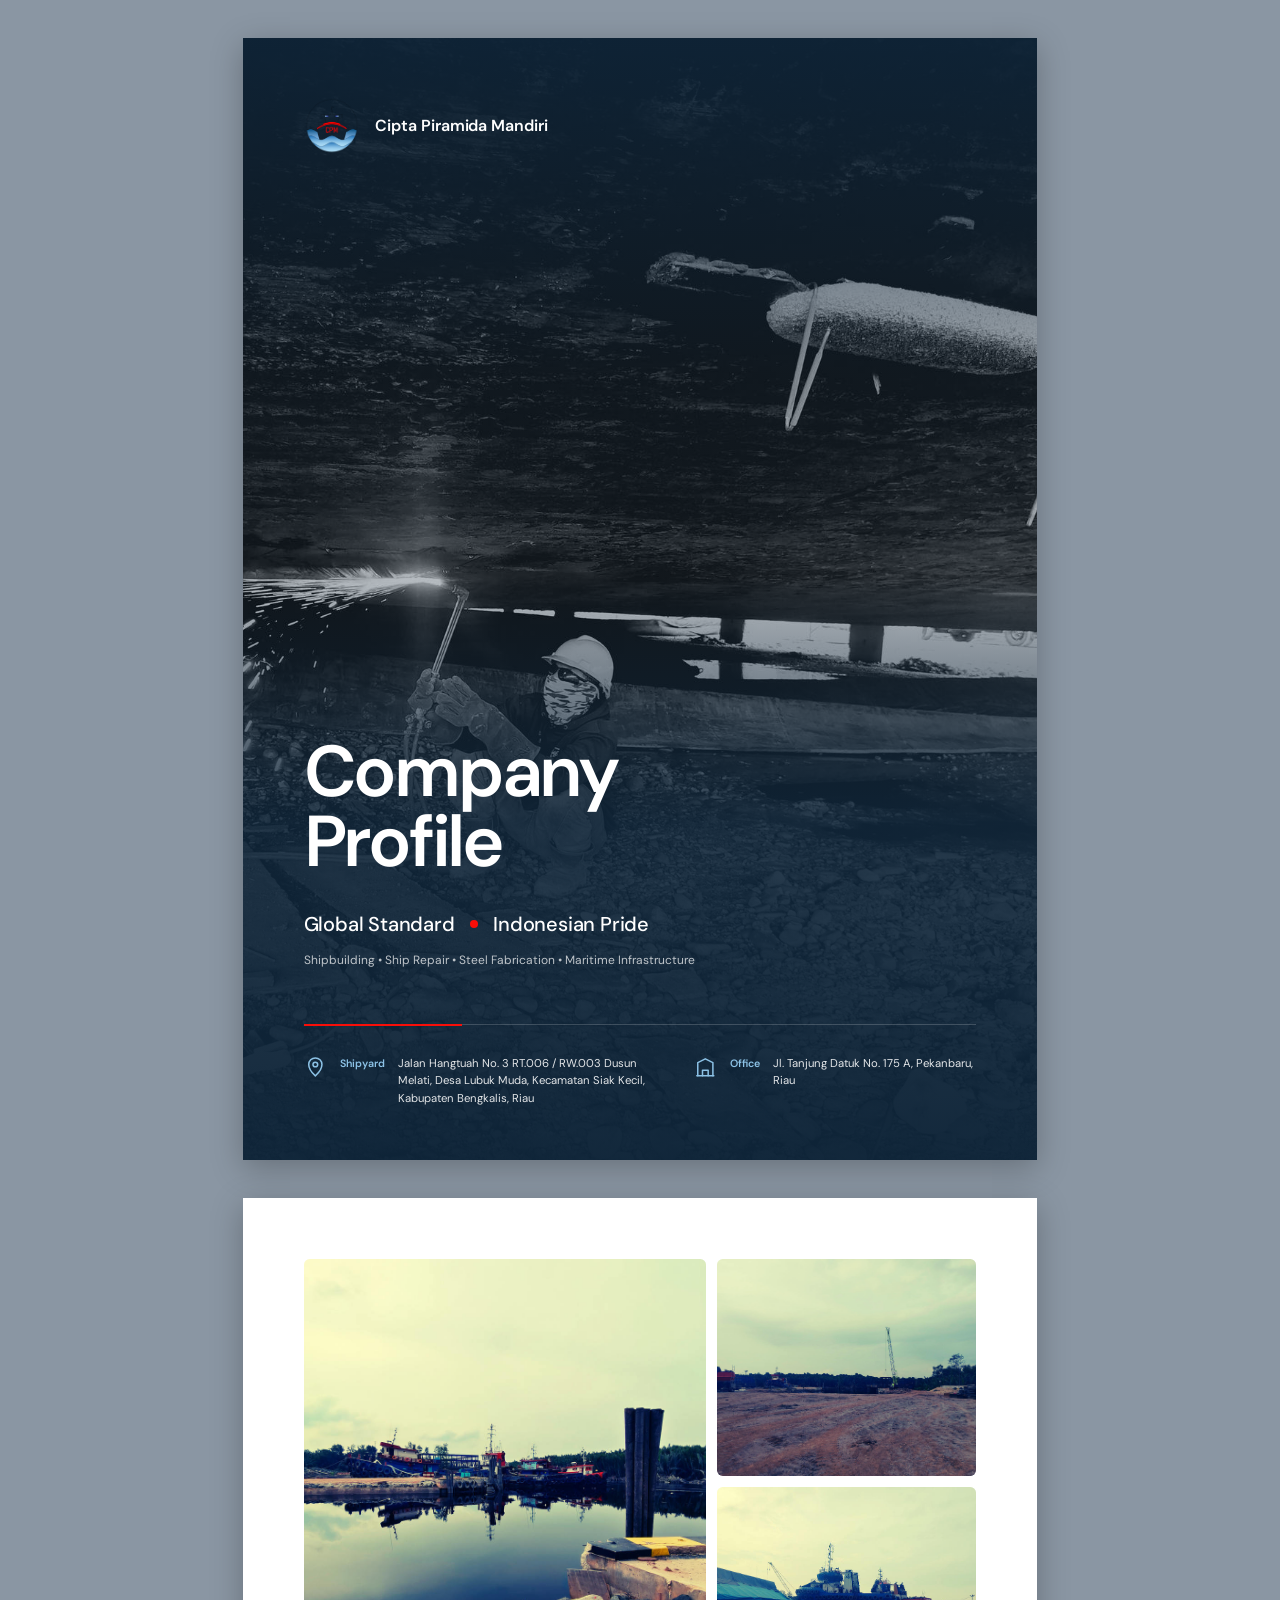
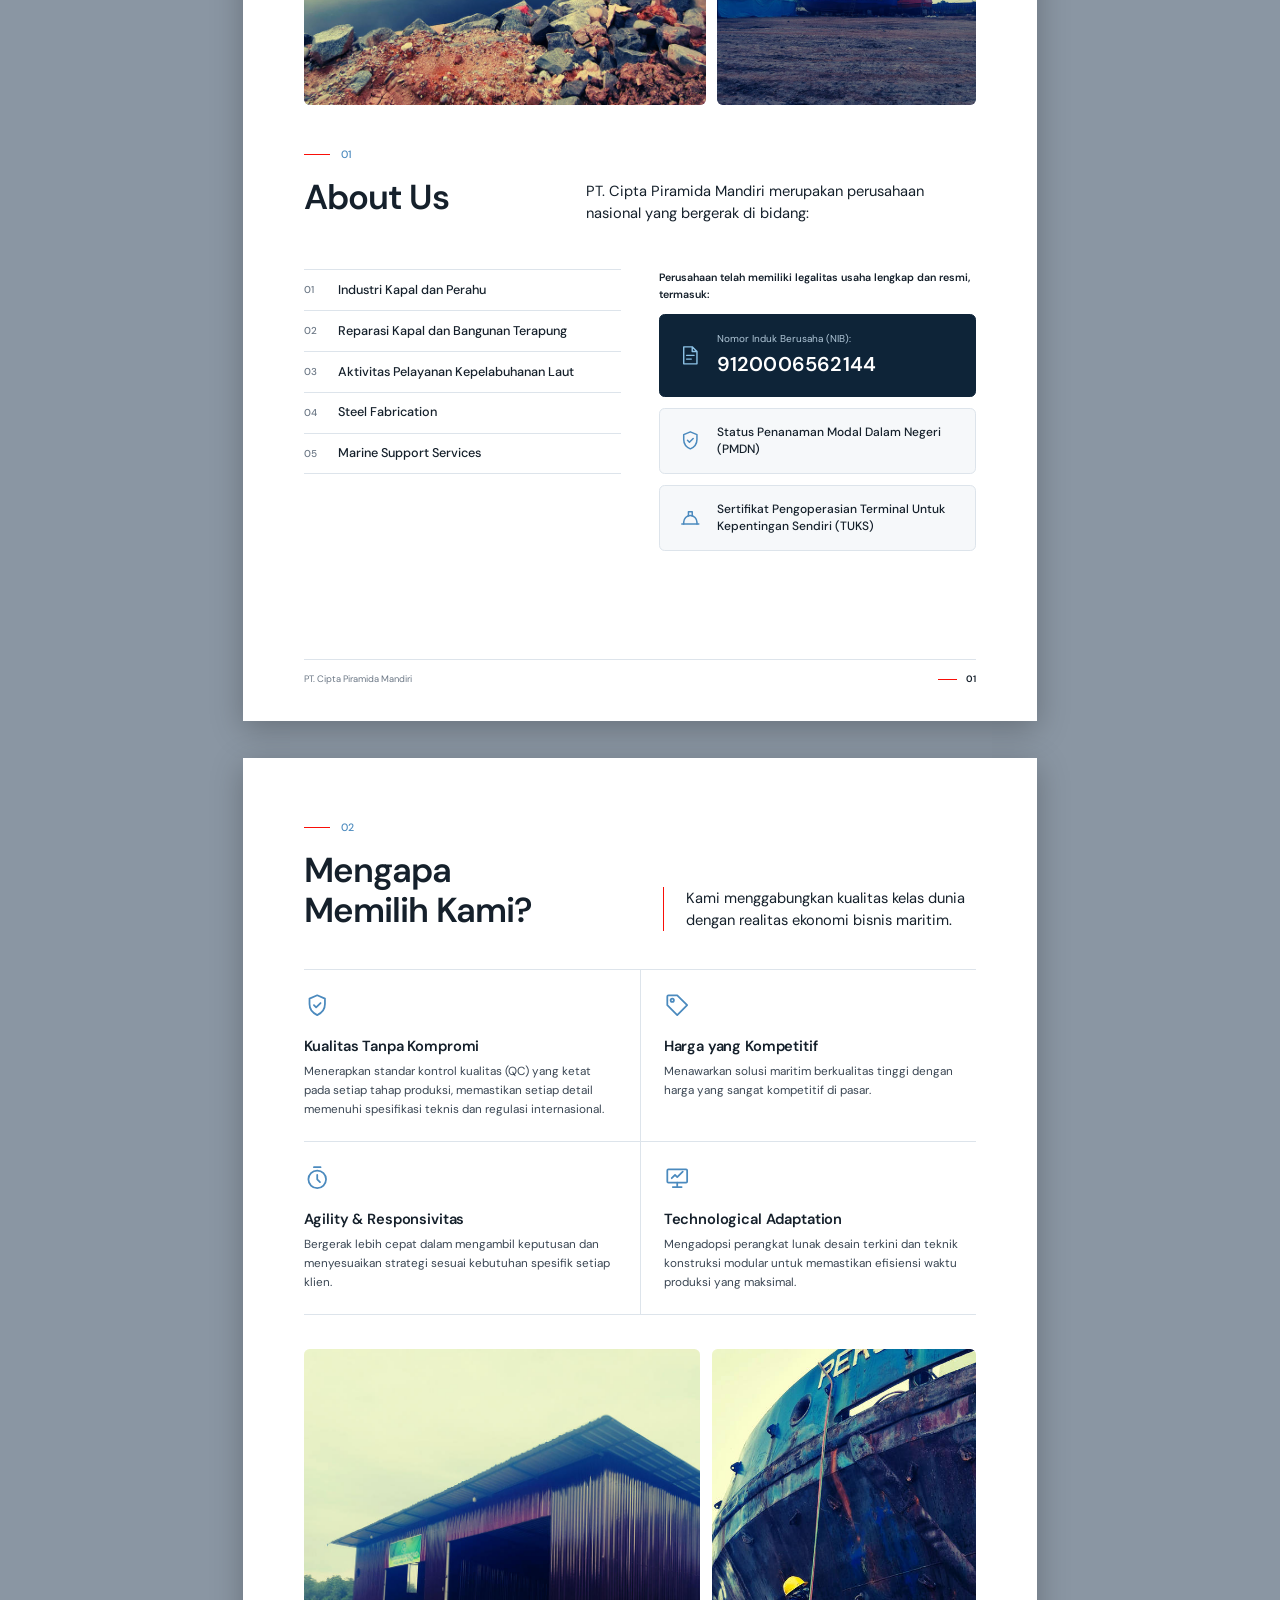
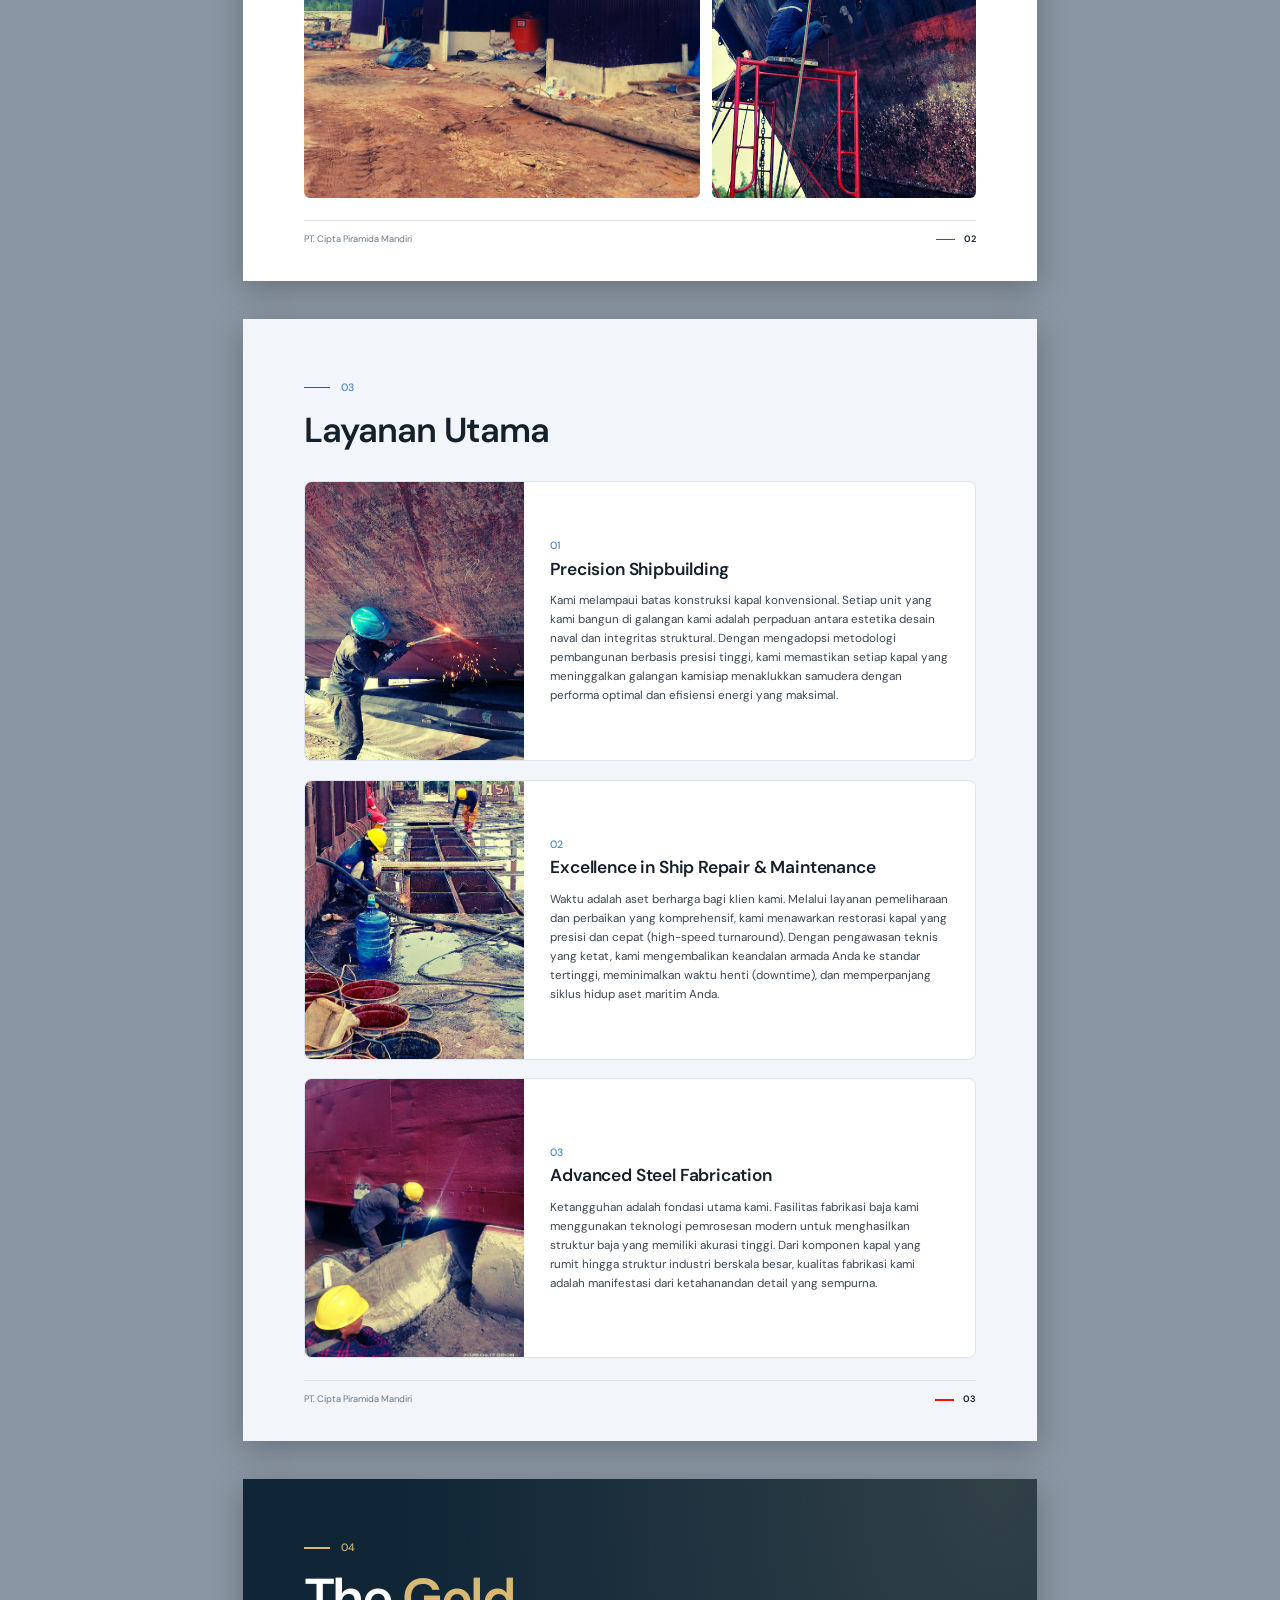
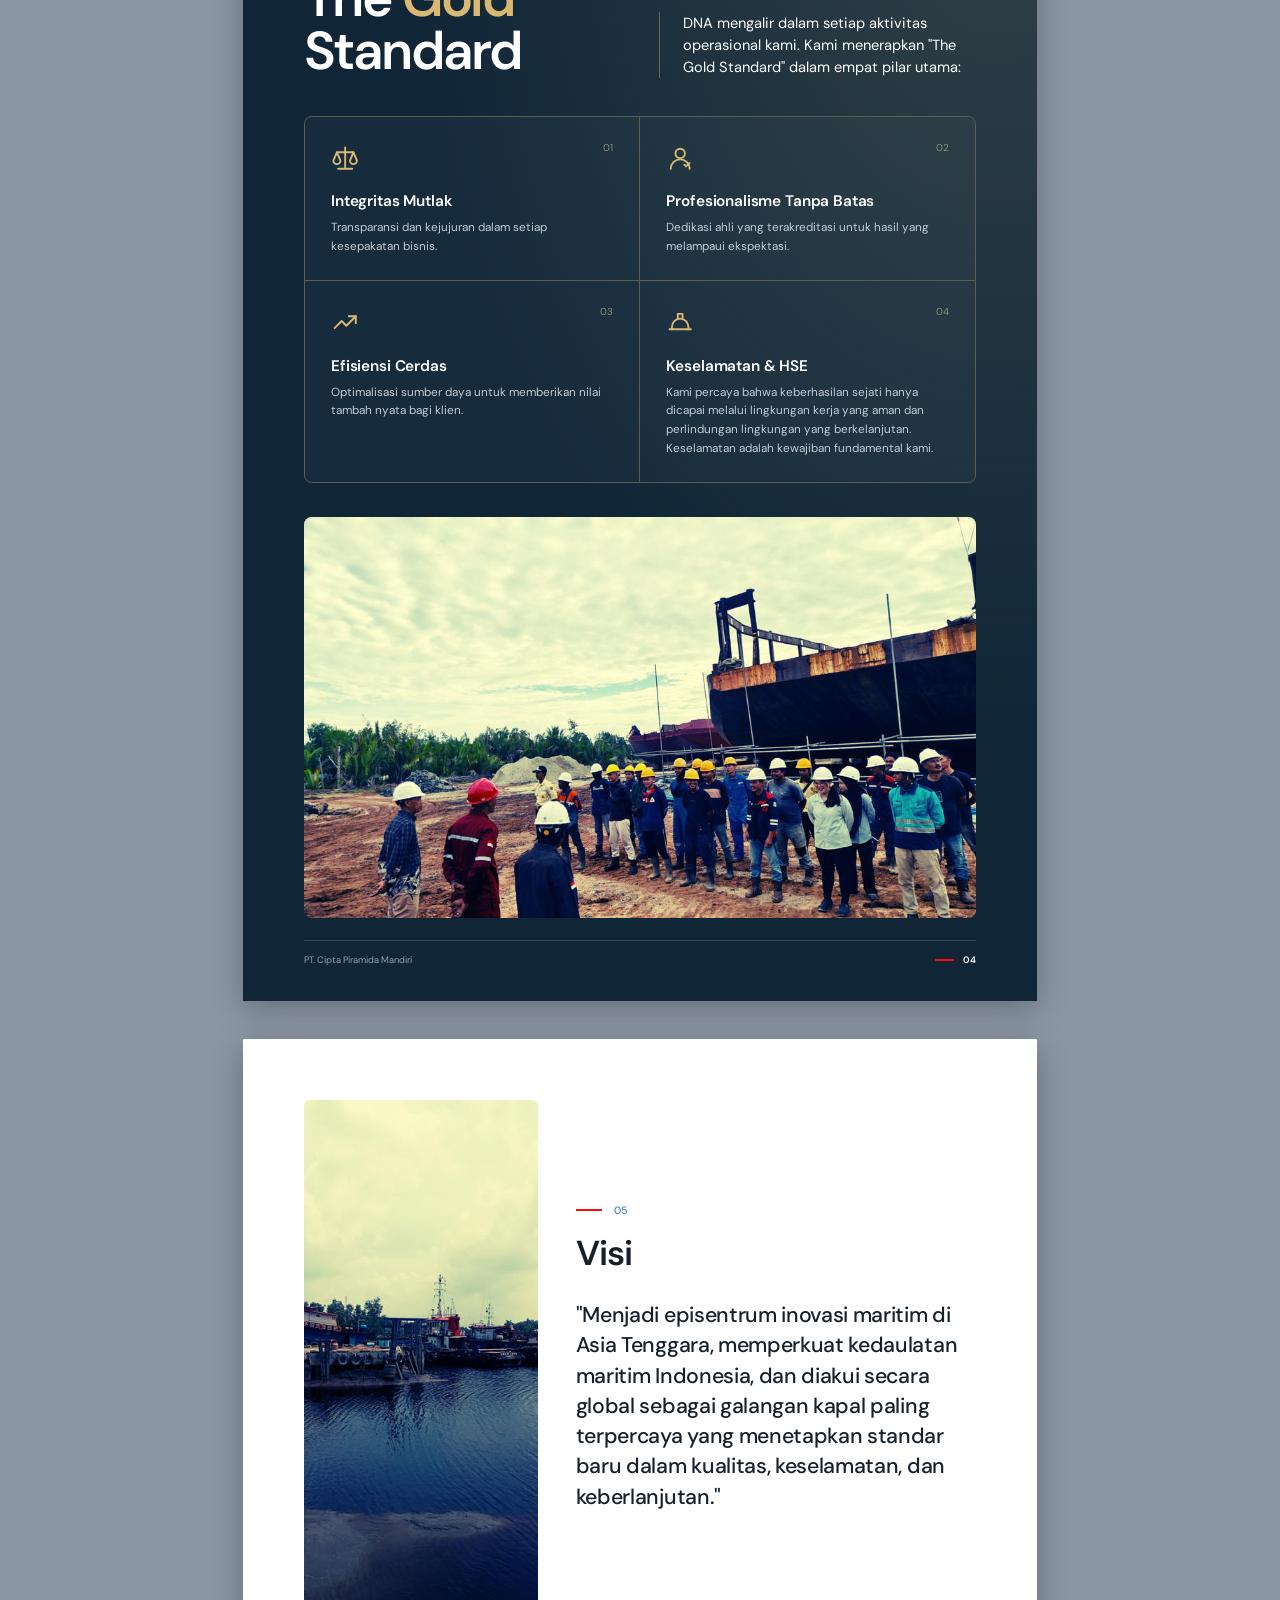
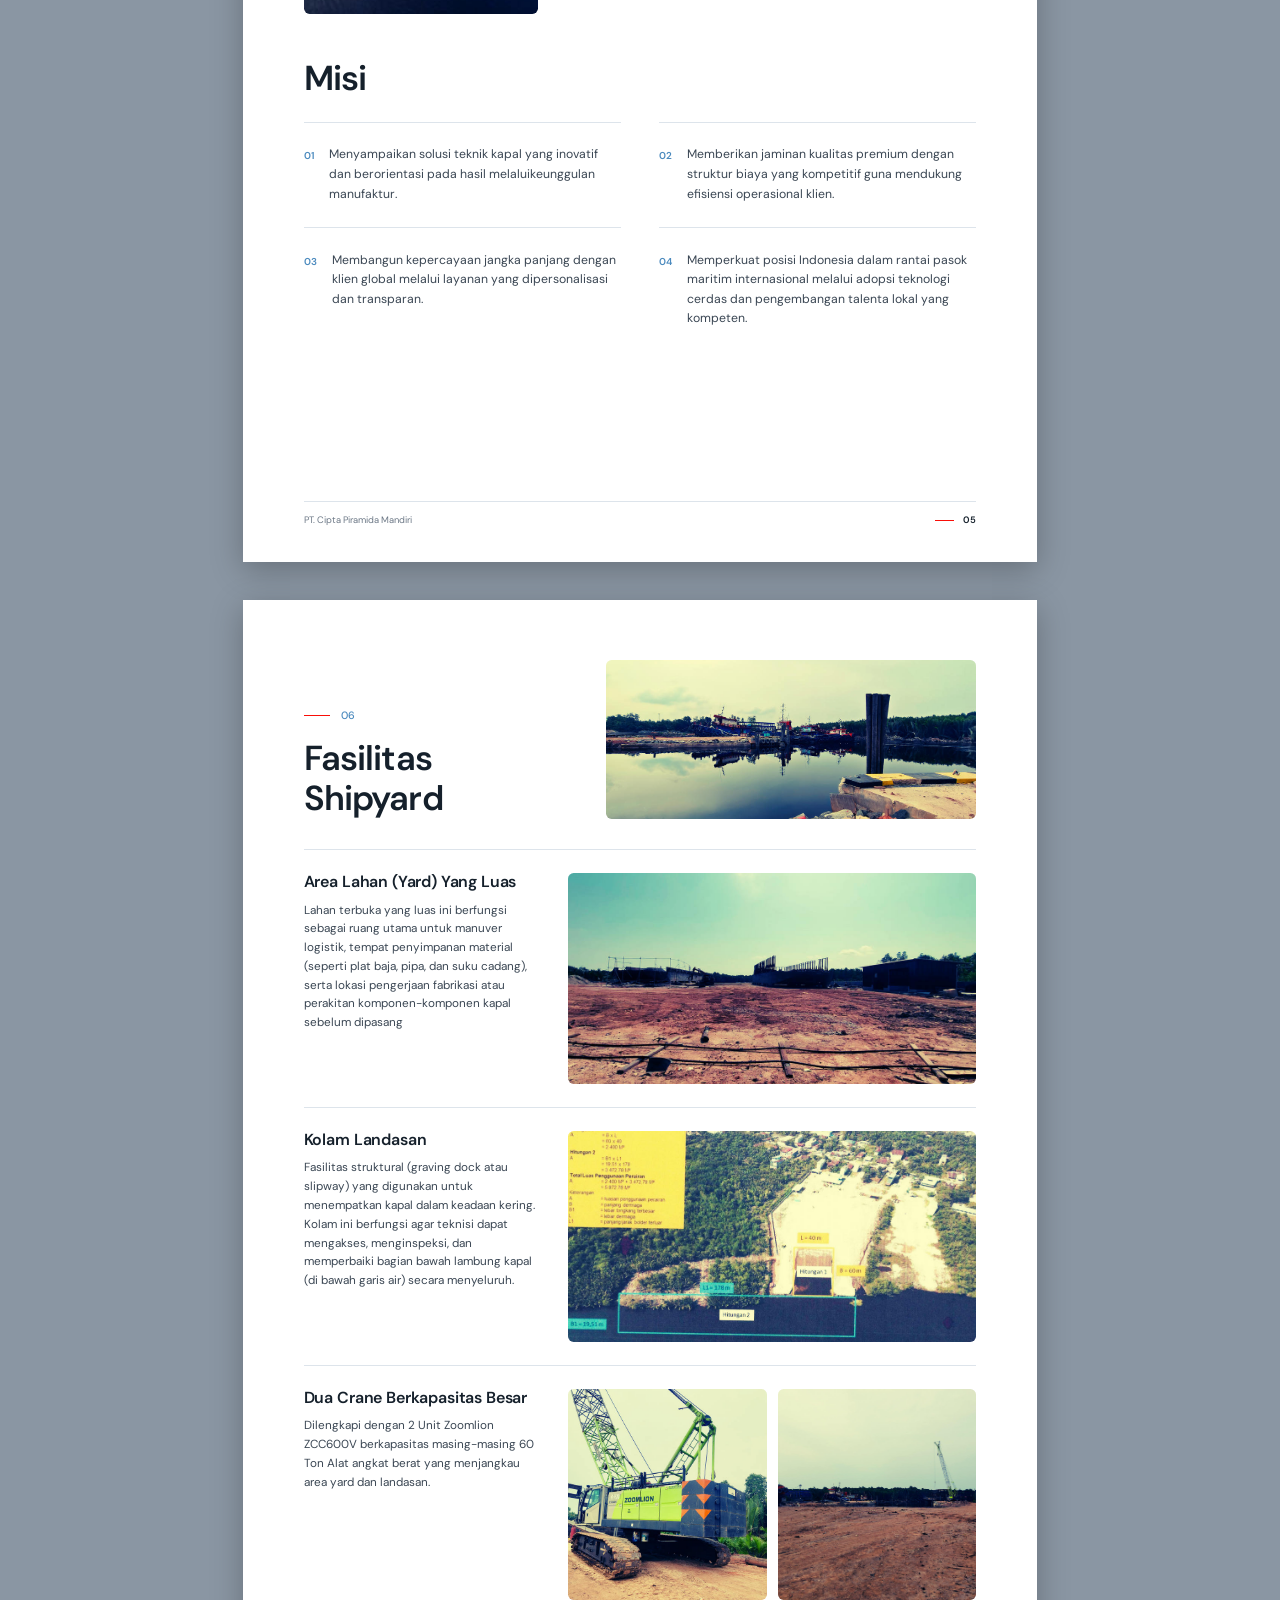
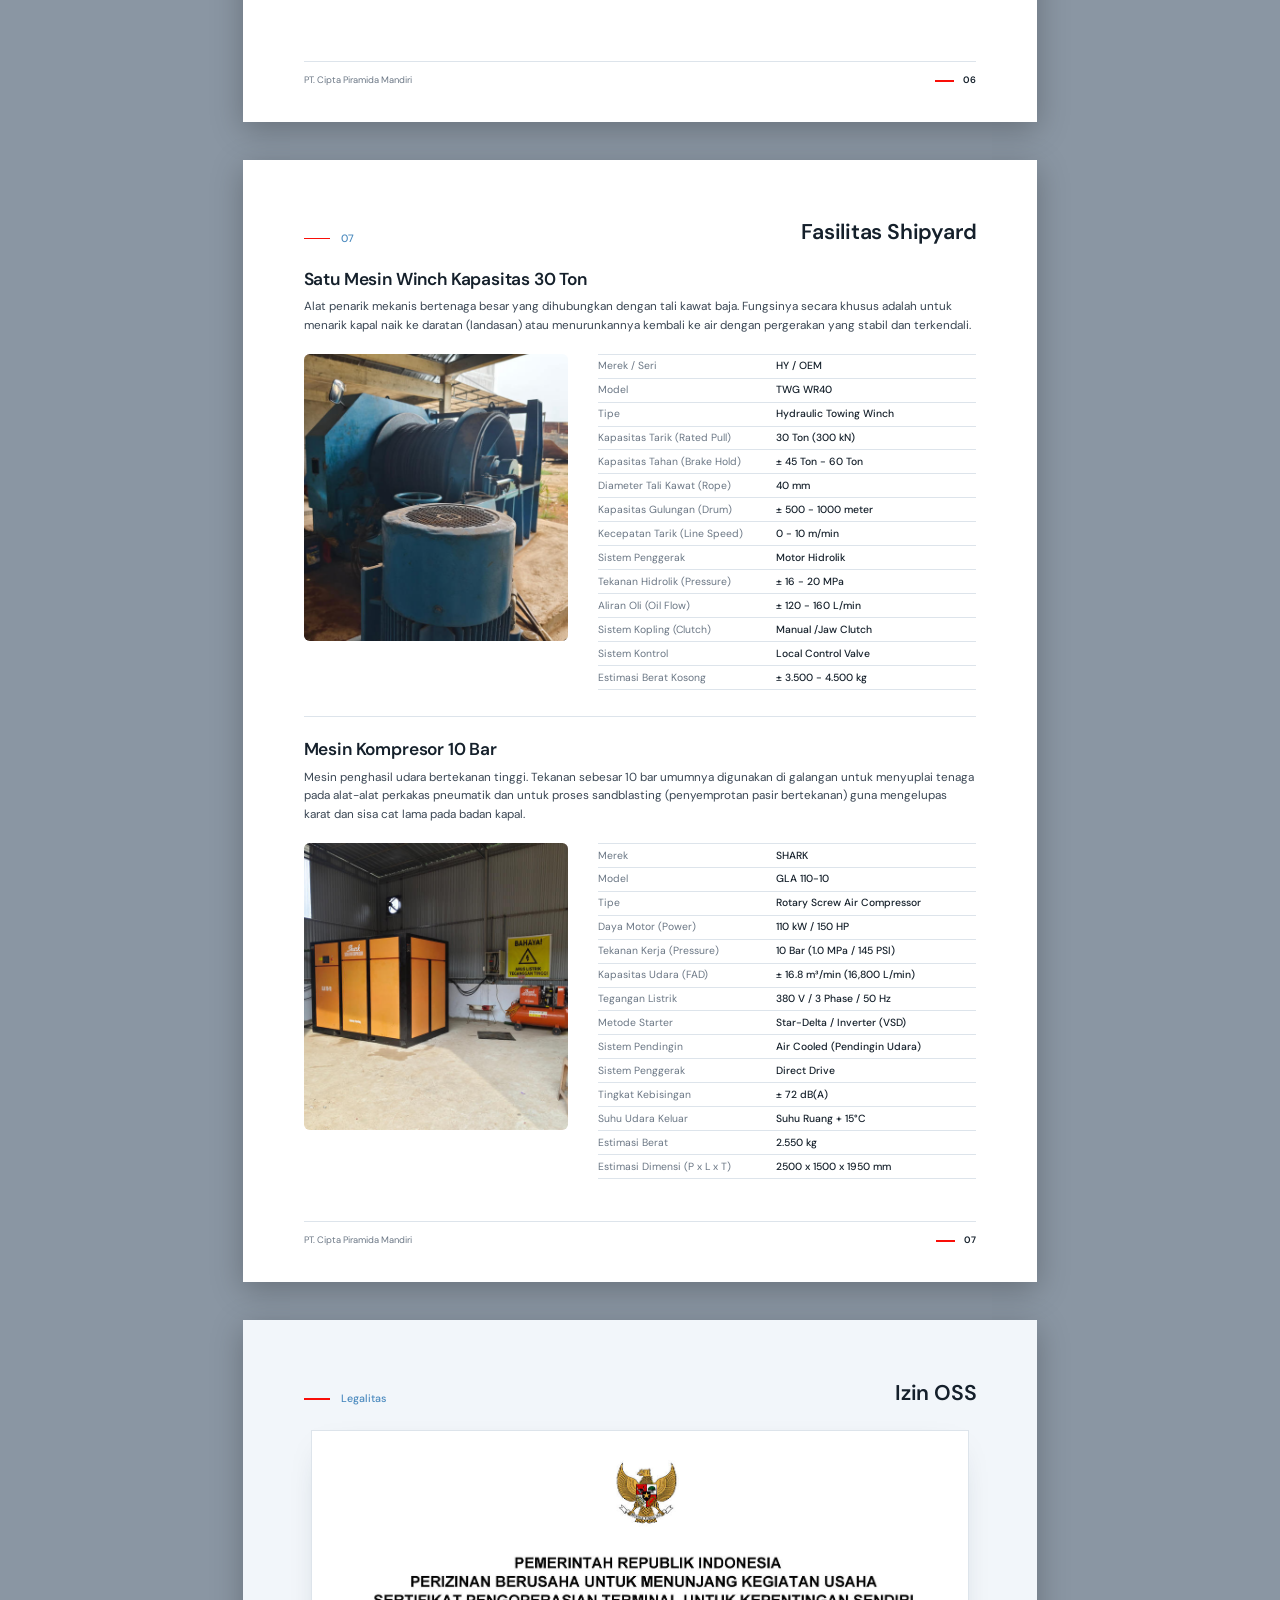
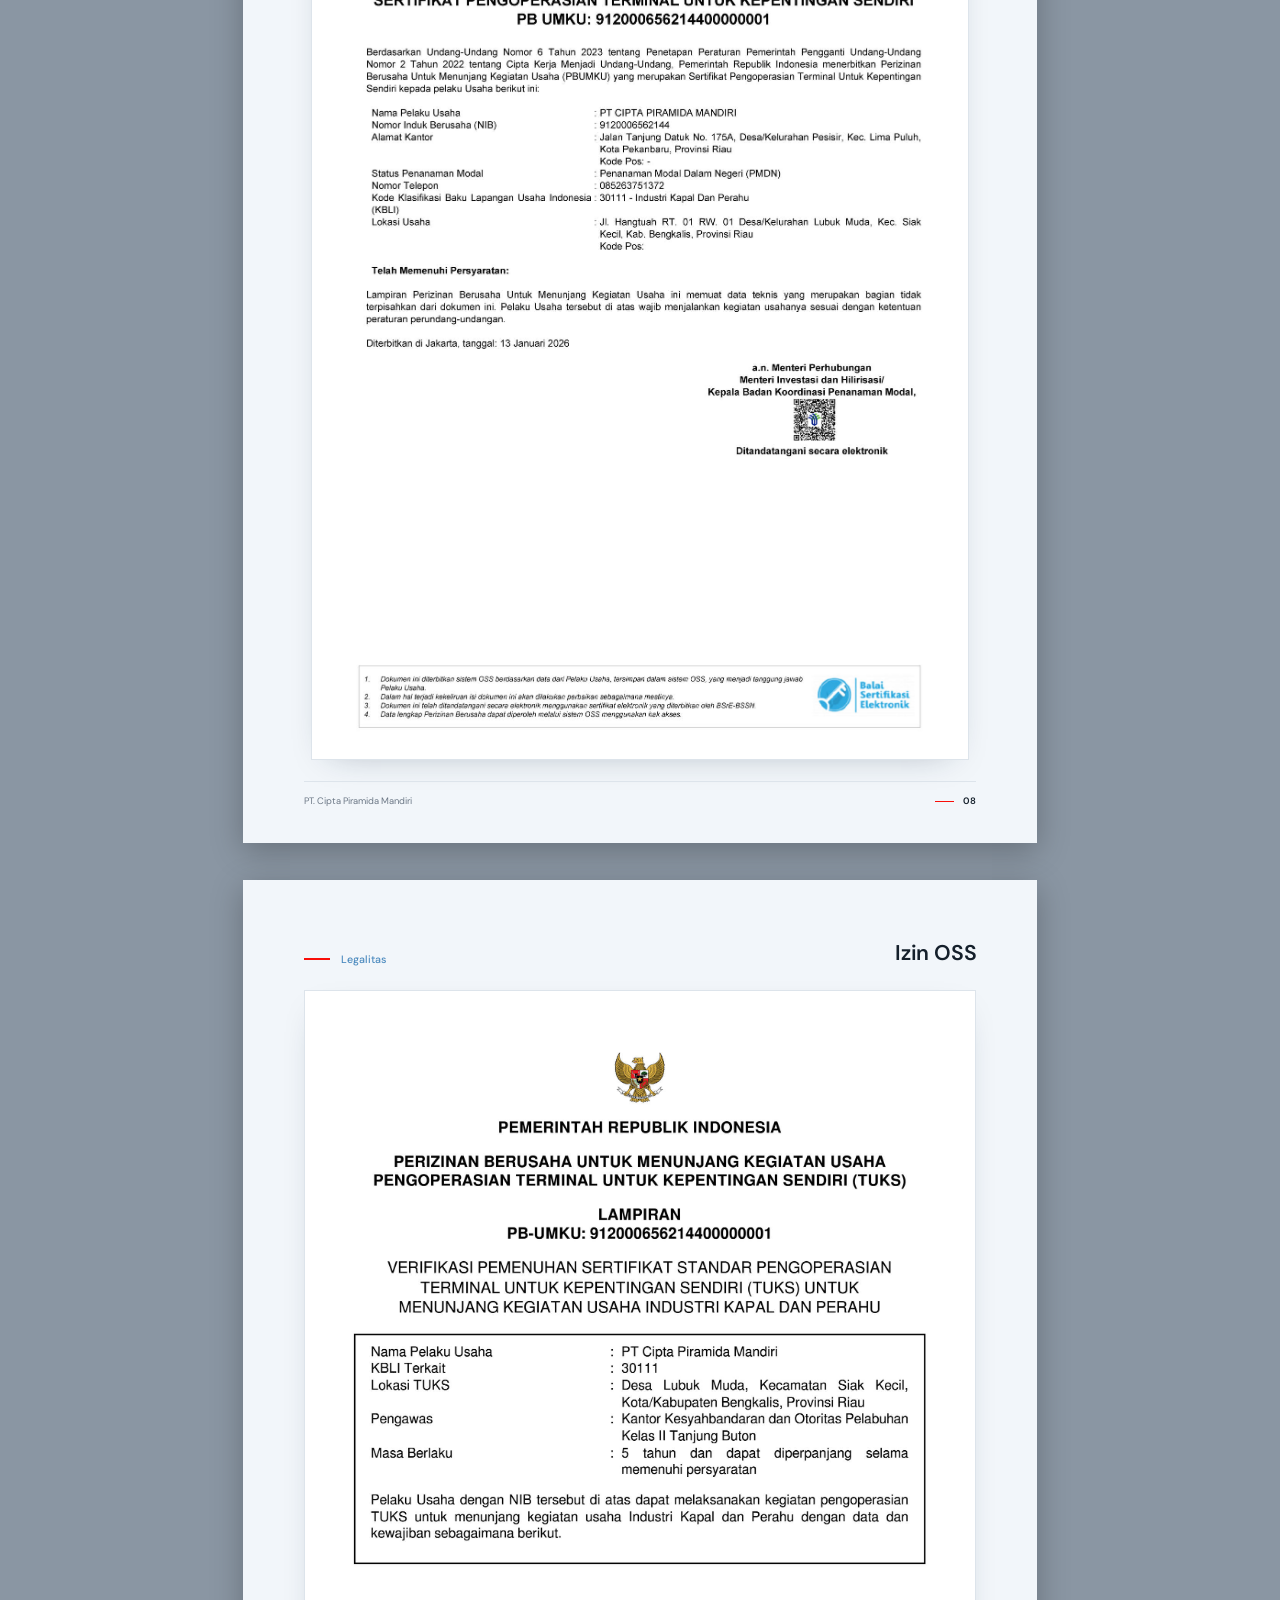
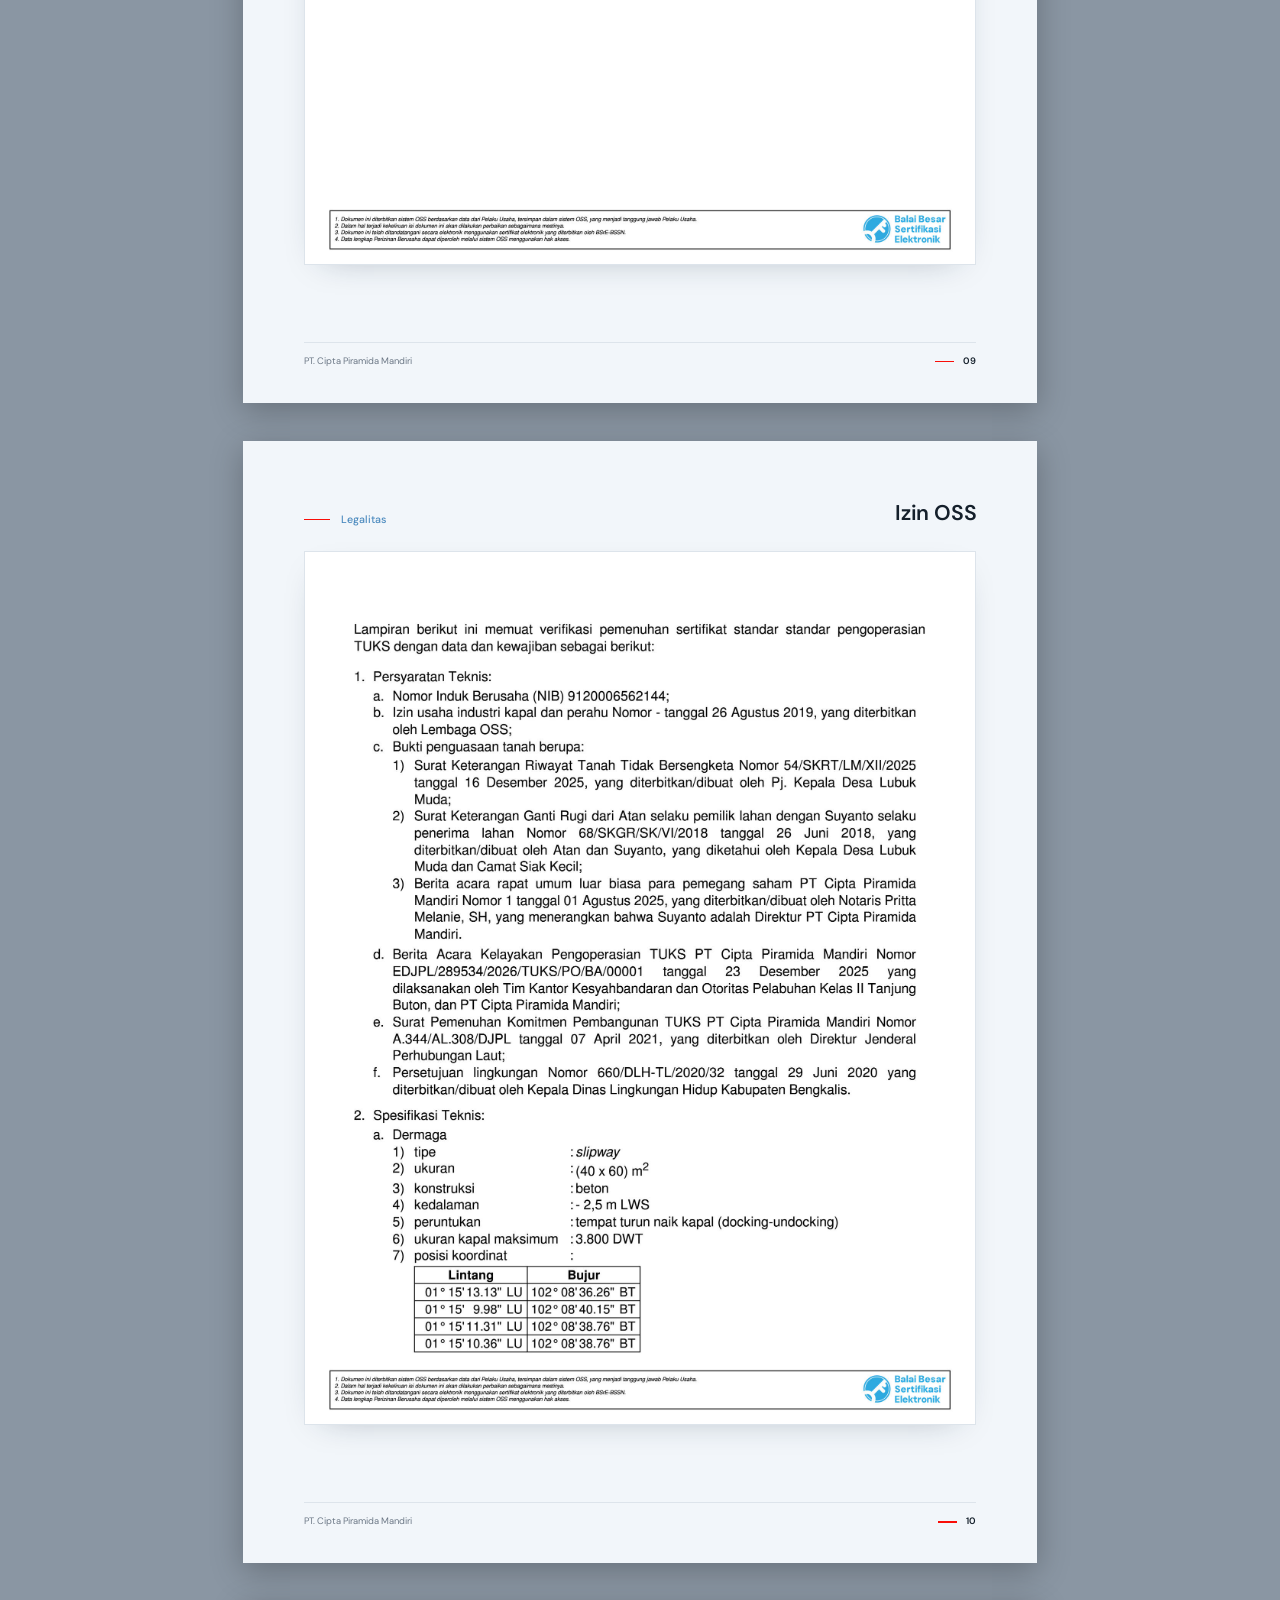
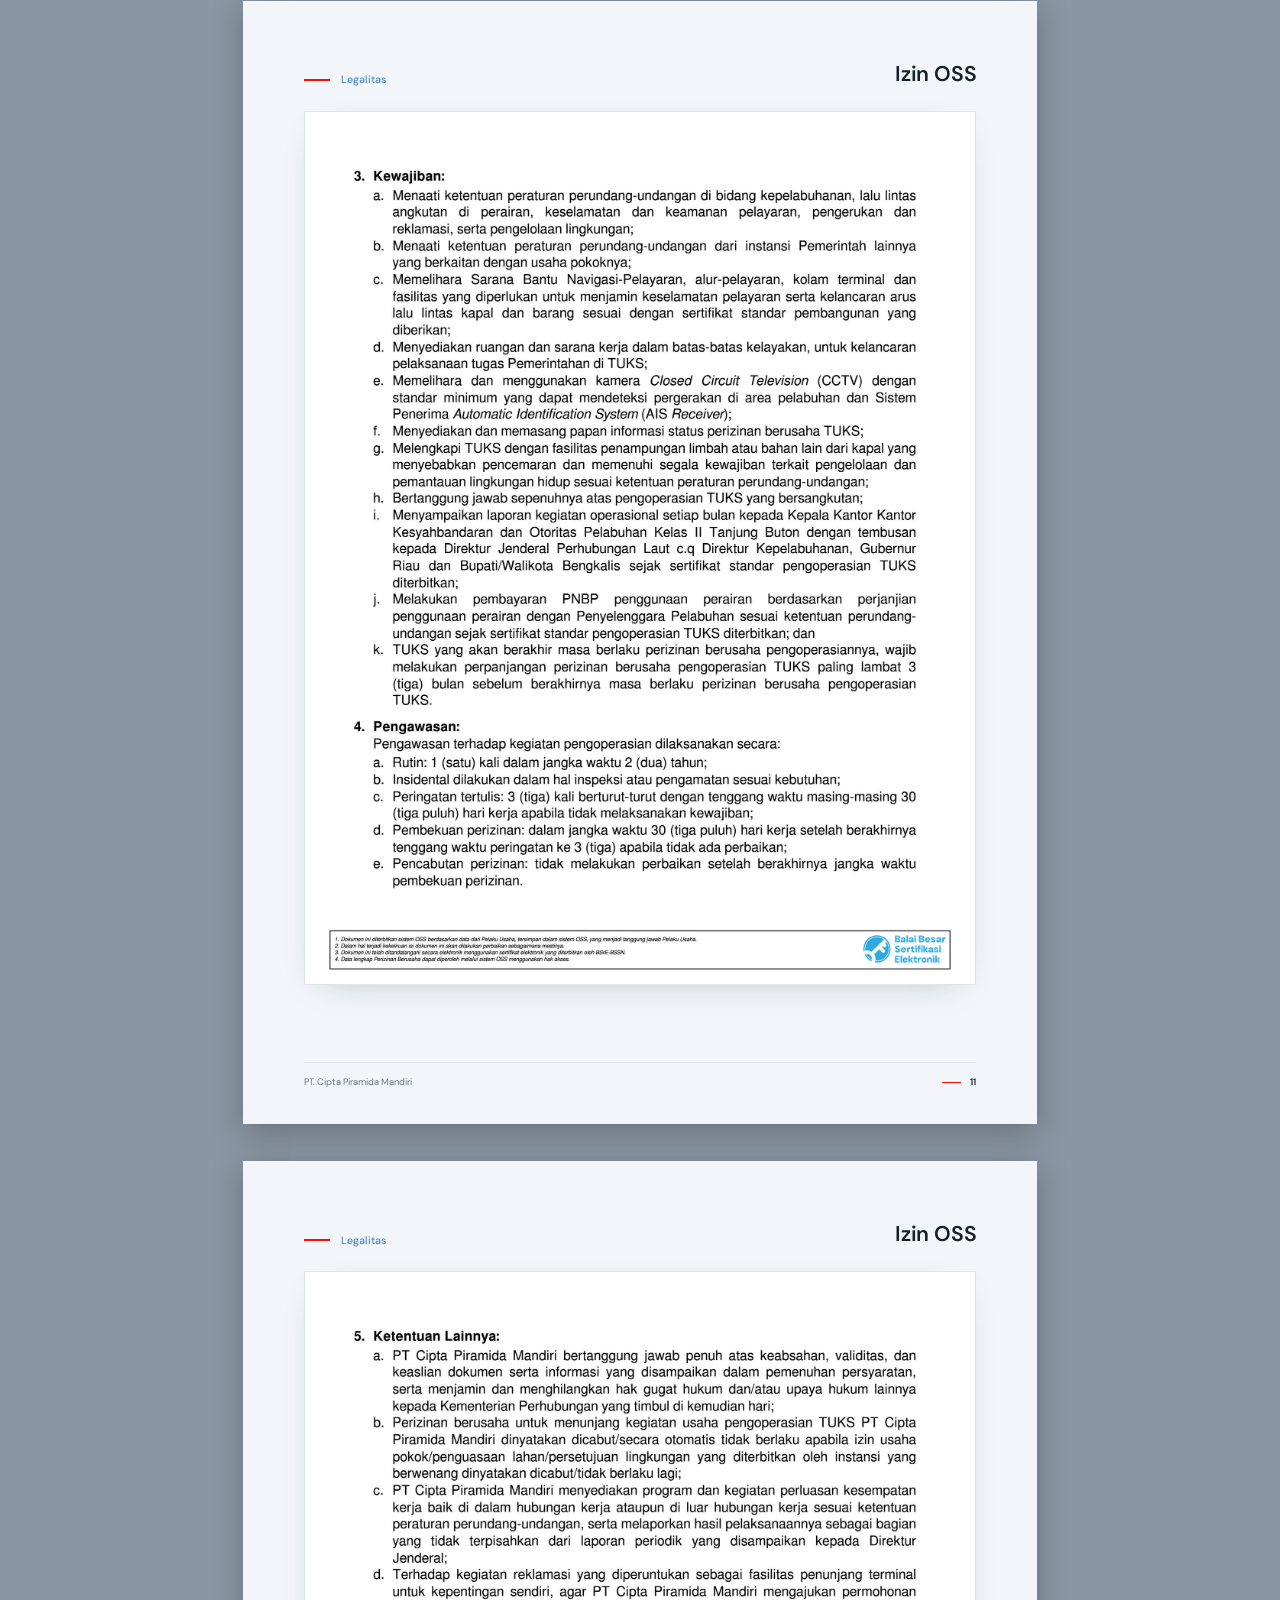
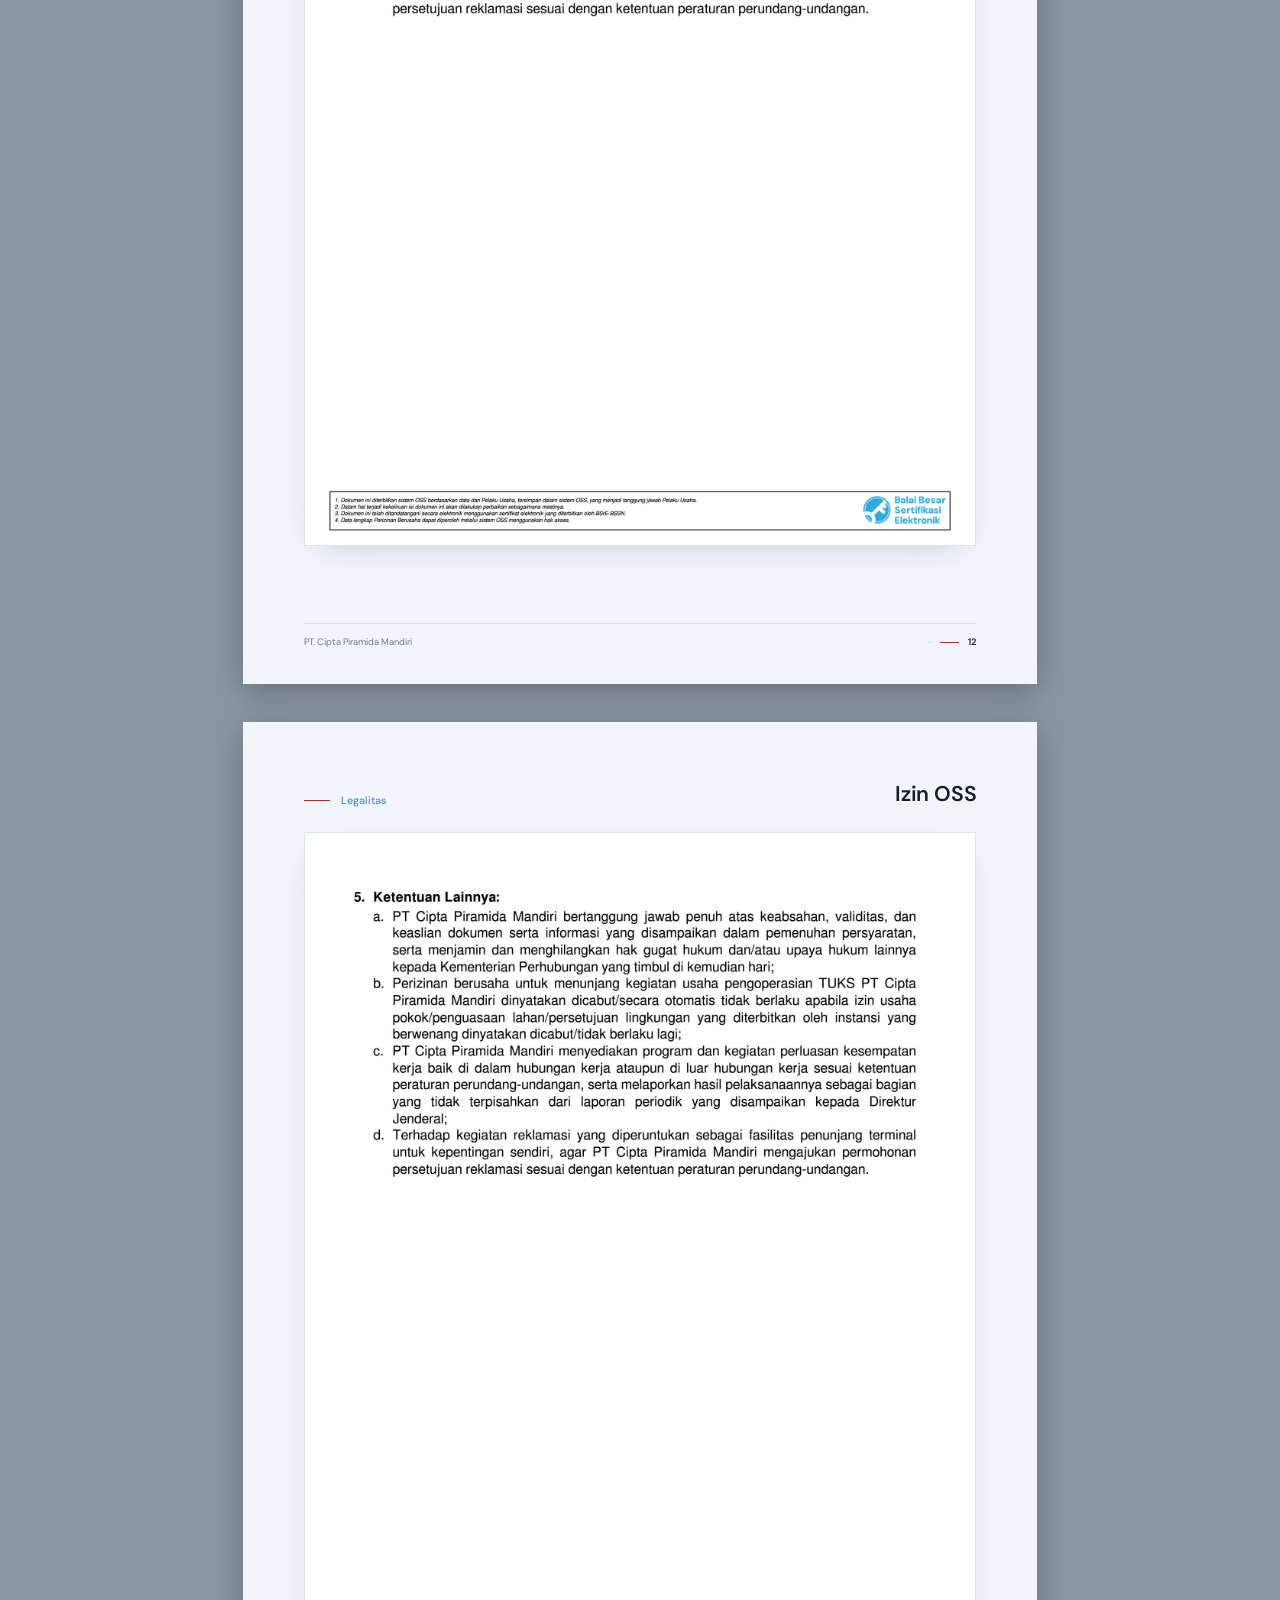
==== compro/company-profile.html @ 8818047d "Add draft redesign of the company profile (not linked from site) Same text, photos and legal scans a" ====
<!doctype html>
<html lang="id">
<head>
<meta charset="utf-8">
<title>Company Profile</title>
<style>
@font-face { font-family: "DM Sans"; src: url(fonts/DMSans-Regular.ttf); font-weight: 400; }
@font-face { font-family: "DM Sans"; src: url(fonts/DMSans-Medium.ttf); font-weight: 500; }
@font-face { font-family: "DM Sans"; src: url(fonts/DMSans-SemiBold.ttf); font-weight: 600; }

:root {
  --blue: #4B8ABE;
  --blue-light: #8CC2E6;
  --blue-tint: #F2F6FA;
  --red: #F90E08;
  --navy: #0E2438;
  --navy-2: #16324B;
  --gold: #d9b873;
  --gold-line: #596052;
  --ink: #15202B;
  --text: #3B4754;
  --muted: #6B7785;
  --line: #DDE4EB;
  --font: "DM Sans", sans-serif;
}

@page { size: A4; margin: 0; }
* { box-sizing: border-box; }
html, body { margin: 0; padding: 0; }
body {
  font-family: var(--font);
  font-size: 9pt;
  line-height: 1.6;
  color: var(--text);
  -webkit-print-color-adjust: exact;
  print-color-adjust: exact;
  background: #8a96a3;
}
img { display: block; max-width: 100%; }
h1, h2, h3 { margin: 0; color: var(--ink); font-weight: 600; line-height: 1.15; letter-spacing: -0.01em; }
p { margin: 0 0 1em; }
ul, ol { margin: 0; padding: 0; list-style: none; }

/* ---------- Page frame ---------- */
.page {
  position: relative;
  width: 210mm;
  height: 297mm;
  overflow: hidden;
  background: #fff;
  padding: 16mm 16mm 22mm;
  break-after: page;
  display: flex;
  flex-direction: column;
}
.page > * { flex-shrink: 0; }
.page:last-child { break-after: auto; }
@media screen { .page { margin: 10mm auto; box-shadow: 0 8px 30px rgba(0,0,0,.25); } }

.page-foot {
  position: absolute; left: 16mm; right: 16mm; bottom: 9mm;
  display: flex; justify-content: space-between; align-items: center;
  padding-top: 3mm; border-top: 1px solid var(--line);
  font-size: 7pt; color: var(--muted);
}
.page-foot .no { font-weight: 600; color: var(--ink); }
.page-foot .no::before { content: ""; display: inline-block; width: 5mm; height: 1.5px; background: var(--red); vertical-align: middle; margin-right: 2.5mm; }

.page-dark { background: radial-gradient(ellipse at 95% 0, #314047 0, transparent 55%), #102637; color: #c0ccd5; }
.page-dark h2, .page-dark h3 { color: #fff; }
.page-dark .page-foot { border-top-color: rgba(255,255,255,.14); color: #8fa0ae; }
.page-dark .page-foot .no { color: #fff; }
.page-tint { background: var(--blue-tint); }

/* ---------- Shared bits ---------- */
.eyebrow {
  display: flex; align-items: center; gap: 3mm;
  margin: 0 0 4mm;
  font-size: 8pt; font-weight: 500; color: var(--blue);
}
.eyebrow::before { content: ""; width: 7mm; height: 1.5px; background: var(--red); }
.page-dark .eyebrow { color: var(--gold); }
.page-dark .eyebrow::before { background: var(--gold); }

h2.title { font-size: 26pt; letter-spacing: -0.025em; }
.lead { font-size: 11pt; line-height: 1.5; color: var(--ink); }

.ph { width: 100%; height: 100%; object-fit: cover; border-radius: 1.5mm; }

.icon { width: 7mm; height: 7mm; color: var(--blue); flex: none; }

/* ---------- Cover ---------- */
.cover { padding: 0; background: var(--navy); color: #fff; }
.cover-bg { position: absolute; inset: 0; width: 100%; height: 100%; object-fit: cover; object-position: 72% 50%; }
.cover-shade {
  position: absolute; inset: 0;
  background:
    linear-gradient(180deg, rgba(14,36,56,.92) 0%, rgba(14,36,56,.35) 30%, rgba(14,36,56,.25) 48%, rgba(14,36,56,.88) 70%, rgba(14,36,56,.98) 100%);
}
.cover-inner { position: relative; z-index: 1; height: 100%; display: flex; flex-direction: column; padding: 16mm 16mm 0; }
.cover-brand { display: flex; align-items: center; gap: 4mm; }
.cover-brand img { width: 15mm; height: auto; }
.cover-brand span { font-size: 12pt; font-weight: 600; letter-spacing: -0.005em; }
.cover-title { margin-top: auto; }
.cover-title .eyebrow { color: var(--blue-light); font-size: 9pt; }
.cover h1 { color: #fff; font-size: 54pt; line-height: .98; letter-spacing: -0.045em; font-weight: 600; }
.cover-motto { display: flex; align-items: center; gap: 4mm; margin: 8mm 0 3mm; font-size: 15pt; font-weight: 500; letter-spacing: -0.01em; }
.cover-motto i { width: 2.2mm; height: 2.2mm; border-radius: 50%; background: var(--red); }
.cover-tag { font-size: 9pt; color: rgba(255,255,255,.72); margin: 0; }
.cover-addr {
  display: grid; grid-template-columns: 1.25fr 1fr; gap: 10mm;
  margin-top: 14mm; padding: 8mm 0 14mm;
  border-top: 1px solid rgba(255,255,255,.18);
  position: relative;
}
.cover-addr::before { content: ""; position: absolute; top: -1px; left: 0; width: 42mm; height: 2px; background: var(--red); }
.cover-addr div { display: flex; gap: 3.5mm; }
.cover-addr .icon { color: var(--blue-light); width: 6mm; height: 6mm; margin-top: .3mm; }
.cover-addr b { display: block; font-size: 8pt; font-weight: 600; color: var(--blue-light); margin-bottom: 1mm; }
.cover-addr p { margin: 0; font-size: 8.5pt; line-height: 1.55; color: rgba(255,255,255,.88); }

/* ---------- About ---------- */
.about-photos { display: grid; grid-template-columns: 1.55fr 1fr; grid-template-rows: minmax(0,1fr) minmax(0,1fr); gap: 3mm; height: 118mm; margin-bottom: 11mm; }
.about-photos .big { grid-row: span 2; }
.about-head { display: grid; grid-template-columns: 1fr 1.6fr; gap: 10mm; align-items: start; margin-bottom: 8mm; }
.about-cols { display: grid; grid-template-columns: 1fr 1fr; gap: 10mm; }
.sub { font-size: 8pt; font-weight: 600; color: var(--ink); margin-bottom: 3mm; }
.rows li { display: flex; gap: 4mm; padding: 2.6mm 0; border-top: 1px solid var(--line); color: var(--ink); font-weight: 500; font-size: 9.5pt; }
.rows li:last-child { border-bottom: 1px solid var(--line); }
.rows li span { color: var(--muted); font-size: 7.5pt; font-weight: 500; width: 5mm; padding-top: .6mm; }
.legal-list { display: grid; gap: 3mm; }
.legal-card { border: 1px solid var(--line); background: #f6f8fa; border-radius: 1.5mm; padding: 4mm 5mm; display: flex; gap: 4mm; align-items: center; }
.legal-card .icon { width: 6mm; height: 6mm; }
.legal-card p { margin: 0; color: var(--ink); font-weight: 500; font-size: 9pt; line-height: 1.4; }
.legal-card.primary { background: var(--navy); border-color: var(--navy); }
.legal-card.primary .icon { color: var(--blue-light); }
.legal-card.primary small { display: block; font-size: 7.5pt; color: #b0c6d7; font-weight: 400; margin-bottom: .5mm; }
.legal-card.primary strong { display: block; color: #fff; font-size: 15pt; font-weight: 600; letter-spacing: .01em; }

/* ---------- Why ---------- */
.why-head { display: grid; grid-template-columns: 1fr 1fr; gap: 12mm; align-items: end; margin-bottom: 10mm; }
.why-head .lead { margin: 0; padding-left: 6mm; border-left: 1.5px solid var(--red); }
.why-grid { display: grid; grid-template-columns: 1fr 1fr; border-top: 1px solid var(--line); margin-bottom: 9mm; }
.why-item { padding: 6mm 6mm 6mm 0; border-bottom: 1px solid var(--line); }
.why-item:nth-child(even) { padding: 6mm 0 6mm 6mm; border-left: 1px solid var(--line); }
.why-item h3 { font-size: 11pt; margin: 3.5mm 0 2mm; }
.why-item p { margin: 0; font-size: 8.8pt; }
.why-photos { flex: 1 1 0; display: grid; grid-template-columns: 1.5fr 1fr; grid-template-rows: minmax(0,1fr); gap: 3mm; min-height: 0; }

/* ---------- Services ---------- */
.svc-head { margin-bottom: 8mm; }
.svc-list { flex: 1 1 0; display: grid; grid-template-rows: repeat(3, minmax(0,1fr)); gap: 5mm; min-height: 0; }
.svc { display: grid; grid-template-columns: 58mm 1fr; grid-template-rows: minmax(0,1fr); border: 1px solid var(--line); border-radius: 2mm; overflow: hidden; }
.svc img { width: 100%; height: 100%; object-fit: cover; }
.svc-body { padding: 6mm 7mm; display: flex; flex-direction: column; justify-content: center; }
.svc-no { font-size: 8pt; font-weight: 500; color: var(--blue); margin-bottom: 1.5mm; }
.svc h3 { font-size: 13pt; margin-bottom: 3mm; }
.svc p { margin: 0; font-size: 8.8pt; line-height: 1.62; }

/* ---------- Gold standard ---------- */
.gold-head { display: grid; grid-template-columns: 1fr 1fr; gap: 10mm; align-items: end; margin-bottom: 10mm; }
.gold-head h2 { font-size: 40pt; line-height: 1; letter-spacing: -0.045em; }
.gold-head h2 span { color: var(--gold); }
.gold-head > p { margin: 0; padding-left: 6mm; border-left: 1px solid #70664f; color: #fff; font-size: 11pt; line-height: 1.5; }
.gold-grid { display: grid; grid-template-columns: 1fr 1fr; border: 1px solid var(--gold-line); border-radius: 2mm; overflow: hidden; margin-bottom: 9mm; }
.gold-card { position: relative; padding: 7mm 7mm 6.5mm; background: rgba(255,255,255,.025); }
.gold-card:nth-child(odd) { border-right: 1px solid var(--gold-line); }
.gold-card:nth-child(-n+2) { border-bottom: 1px solid var(--gold-line); }
.gold-card .icon { color: var(--gold); width: 7.5mm; height: 7.5mm; margin-bottom: 4mm; }
.gold-card .no { position: absolute; top: 6mm; right: 7mm; font-size: 7.5pt; color: #8a8f80; }
.gold-card h3 { font-size: 11.5pt; margin-bottom: 2mm; }
.gold-card p { margin: 0; font-size: 8.8pt; }
.gold-photo { flex: 1 1 0; min-height: 0; }
.gold-photo img { border-radius: 2mm; filter: saturate(.9); }

/* ---------- Vision & mission ---------- */
.vm-top { display: grid; grid-template-columns: 62mm 1fr; grid-template-rows: minmax(0,1fr); gap: 10mm; height: 136mm; margin-bottom: 12mm; }
.vm-vision { display: flex; flex-direction: column; justify-content: center; }
.vm-vision blockquote { margin: 0; font-size: 16pt; line-height: 1.42; letter-spacing: -0.015em; color: var(--ink); font-weight: 500; }
.vm-mission h2 { margin-bottom: 6mm; }
.vm-list { display: grid; grid-template-columns: 1fr 1fr; gap: 0 10mm; }
.vm-list li { display: flex; gap: 4mm; padding: 6mm 0; border-top: 1px solid var(--line); font-size: 9.2pt; color: var(--text); }
.vm-list li span { font-size: 7.5pt; font-weight: 600; color: var(--blue); padding-top: .8mm; }

/* ---------- Facilities ---------- */
.fac-head { display: grid; grid-template-columns: 1fr 98mm; grid-template-rows: minmax(0,1fr); gap: 8mm; height: 42mm; margin-bottom: 8mm; }
.fac-head > div { display: flex; flex-direction: column; justify-content: flex-end; }
.fac-block { display: grid; grid-template-columns: 62mm 1fr; gap: 8mm; padding: 6mm 0; border-top: 1px solid var(--line); }
.fac-block h3 { font-size: 12pt; margin-bottom: 2.5mm; }
.fac-block p { margin: 0; font-size: 8.8pt; }
.fac-block .media { height: 56mm; }
.fac-block .media.two { display: grid; grid-template-columns: 1fr 1fr; grid-template-rows: minmax(0,1fr); gap: 3mm; }
.fac-cont { display: flex; align-items: baseline; justify-content: space-between; margin-bottom: 6mm; }
.fac-cont h2 { font-size: 16pt; }
.eq { padding: 6mm 0 0; border-top: 1px solid var(--line); }
.eq + .eq { margin-top: 7mm; }
.eq h3 { font-size: 13pt; margin-bottom: 2mm; }
.eq > p { font-size: 8.8pt; margin-bottom: 5mm; }
.eq-body { display: grid; grid-template-columns: 70mm 1fr; gap: 8mm; }
.eq-body .media { height: 76mm; }
.spec { width: 100%; border-collapse: collapse; font-size: 7.8pt; line-height: 1.3; }
.spec th, .spec td { text-align: left; padding: 1.25mm 0; border-bottom: 1px solid var(--line); vertical-align: top; }
.spec th { font-weight: 400; color: var(--muted); width: 47%; padding-right: 3mm; }
.spec td { color: var(--ink); font-weight: 500; }
.spec tr:first-child th, .spec tr:first-child td { border-top: 1px solid var(--line); }

/* ---------- Legal ---------- */
.legal-head { display: flex; align-items: baseline; justify-content: space-between; margin-bottom: 6mm; }
.legal-head .eyebrow { margin: 0; }
.legal-head h2 { font-size: 16pt; }
.doc { flex: 1 1 0; min-height: 0; display: flex; justify-content: center; align-items: flex-start; }
.doc img { max-height: 100%; width: auto; background: #fff; border: 1px solid var(--line); box-shadow: 0 3mm 9mm -5mm rgba(20,40,60,.35); }
.doc-card { align-items: center; }
.doc-card img { width: 128mm; max-height: none; border-radius: 3mm; }
</style>
</head>
<body>

<!-- ============ COVER ============ -->
<section class="page cover">
  <img class="cover-bg" src="img/cover.jpg" alt="">
  <div class="cover-shade"></div>
  <div class="cover-inner">
    <div class="cover-brand">
      <img src="img/logo.png" alt="">
      <span>Cipta Piramida Mandiri</span>
    </div>
    <div class="cover-title">
      <h1>Company<br>Profile</h1>
      <div class="cover-motto">Global Standard <i></i> Indonesian Pride</div>
      <p class="cover-tag">Shipbuilding • Ship Repair • Steel Fabrication • Maritime Infrastructure</p>
    </div>
    <div class="cover-addr">
      <div>
        <svg class="icon" viewBox="0 0 24 24" fill="none" stroke="currentColor" stroke-width="1.6" stroke-linecap="round" stroke-linejoin="round"><path d="M12 21s-7-6.2-7-12a7 7 0 0 1 14 0c0 5.8-7 12-7 12z"/><circle cx="12" cy="9" r="2.5"/></svg>
        <div><b>Shipyard</b><p>Jalan Hangtuah No. 3 RT.006 / RW.003 Dusun Melati, Desa Lubuk Muda, Kecamatan Siak Kecil, Kabupaten Bengkalis, Riau</p></div>
      </div>
      <div>
        <svg class="icon" viewBox="0 0 24 24" fill="none" stroke="currentColor" stroke-width="1.6" stroke-linecap="round" stroke-linejoin="round"><path d="M4 21V7l8-4 8 4v14"/><path d="M9 21v-6h6v6"/><path d="M3 21h18"/></svg>
        <div><b>Office</b><p>Jl. Tanjung Datuk No. 175 A, Pekanbaru, Riau</p></div>
      </div>
    </div>
  </div>
</section>

<!-- ============ ABOUT US ============ -->
<section class="page">
  <div class="about-photos">
    <img class="ph big" src="img/about-3.jpg" alt="">
    <img class="ph" src="img/about-1.jpg" alt="">
    <img class="ph" src="img/about-2.jpg" alt="">
  </div>
  <div class="about-head">
    <div>
      <p class="eyebrow">01</p>
      <h2 class="title">About Us</h2>
    </div>
    <p class="lead" style="margin-top:9mm">PT. Cipta Piramida Mandiri merupakan perusahaan nasional yang bergerak di bidang:</p>
  </div>
  <div class="about-cols">
    <ul class="rows">
      <li><span>01</span>Industri Kapal dan Perahu</li>
      <li><span>02</span>Reparasi Kapal dan Bangunan Terapung</li>
      <li><span>03</span>Aktivitas Pelayanan Kepelabuhanan Laut</li>
      <li><span>04</span>Steel Fabrication</li>
      <li><span>05</span>Marine Support Services</li>
    </ul>
    <div>
      <p class="sub">Perusahaan telah memiliki legalitas usaha lengkap dan resmi, termasuk:</p>
      <div class="legal-list">
        <div class="legal-card primary">
          <svg class="icon" viewBox="0 0 24 24" fill="none" stroke="currentColor" stroke-width="1.5" stroke-linecap="round" stroke-linejoin="round"><path d="M14 3H5v18h14V8zM14 3v5h5M8 12h8M8 16h5"/></svg>
          <div><small>Nomor Induk Berusaha (NIB):</small><strong>9120006562144</strong></div>
        </div>
        <div class="legal-card">
          <svg class="icon" viewBox="0 0 24 24" fill="none" stroke="currentColor" stroke-width="1.6" stroke-linecap="round" stroke-linejoin="round"><path d="M12 3l7 3v5c0 4.5-3 8.2-7 10-4-1.8-7-5.5-7-10V6l7-3z"/><path d="M9 12l2 2 4-4"/></svg>
          <p>Status Penanaman Modal Dalam Negeri (PMDN)</p>
        </div>
        <div class="legal-card">
          <svg class="icon" viewBox="0 0 24 24" fill="none" stroke="currentColor" stroke-width="1.6" stroke-linecap="round" stroke-linejoin="round"><path d="M3 18h18"/><path d="M5 18v-2a7 7 0 0 1 14 0v2"/><path d="M10 9.5V5h4v4.5"/></svg>
          <p>Sertifikat Pengoperasian Terminal Untuk Kepentingan Sendiri (TUKS)</p>
        </div>
      </div>
    </div>
  </div>
  <div class="page-foot"><span>PT. Cipta Piramida Mandiri</span><span class="no">01</span></div>
</section>

<!-- ============ WHY US ============ -->
<section class="page">
  <div class="why-head">
    <div>
      <p class="eyebrow">02</p>
      <h2 class="title">Mengapa<br>Memilih Kami?</h2>
    </div>
    <p class="lead">Kami menggabungkan kualitas kelas dunia dengan realitas ekonomi bisnis maritim.</p>
  </div>
  <div class="why-grid">
    <div class="why-item">
      <svg class="icon" viewBox="0 0 24 24" fill="none" stroke="currentColor" stroke-width="1.6" stroke-linecap="round" stroke-linejoin="round"><path d="M12 3l7 3v5c0 4.5-3 8.2-7 10-4-1.8-7-5.5-7-10V6l7-3z"/><path d="M9 12l2 2 4-4"/></svg>
      <h3>Kualitas Tanpa Kompromi</h3>
      <p>Menerapkan standar kontrol kualitas (QC) yang ketat pada setiap tahap produksi, memastikan setiap detail memenuhi spesifikasi teknis dan regulasi internasional.</p>
    </div>
    <div class="why-item">
      <svg class="icon" viewBox="0 0 24 24" fill="none" stroke="currentColor" stroke-width="1.6" stroke-linecap="round" stroke-linejoin="round"><path d="M3 12V4a1 1 0 0 1 1-1h8l9 9-9 9-9-9z"/><circle cx="7.5" cy="7.5" r="1.5"/></svg>
      <h3>Harga yang Kompetitif</h3>
      <p>Menawarkan solusi maritim berkualitas tinggi dengan harga yang sangat kompetitif di pasar.</p>
    </div>
    <div class="why-item">
      <svg class="icon" viewBox="0 0 24 24" fill="none" stroke="currentColor" stroke-width="1.6" stroke-linecap="round" stroke-linejoin="round"><circle cx="12" cy="13" r="8"/><path d="M12 9v4l2.5 2.5"/><path d="M9 2h6"/></svg>
      <h3>Agility &amp; Responsivitas</h3>
      <p>Bergerak lebih cepat dalam mengambil keputusan dan menyesuaikan strategi sesuai kebutuhan spesifik setiap klien.</p>
    </div>
    <div class="why-item">
      <svg class="icon" viewBox="0 0 24 24" fill="none" stroke="currentColor" stroke-width="1.6" stroke-linecap="round" stroke-linejoin="round"><rect x="3" y="4" width="18" height="12" rx="1"/><path d="M8 20h8M12 16v4"/><path d="M7 12l3-3 2 2 5-5"/></svg>
      <h3>Technological Adaptation</h3>
      <p>Mengadopsi perangkat lunak desain terkini dan teknik konstruksi modular untuk memastikan efisiensi waktu produksi yang maksimal.</p>
    </div>
  </div>
  <div class="why-photos">
    <img class="ph" src="img/why-1.jpg" alt="">
    <img class="ph" src="img/why-2.jpg" alt="">
  </div>
  <div class="page-foot"><span>PT. Cipta Piramida Mandiri</span><span class="no">02</span></div>
</section>

<!-- ============ SERVICES ============ -->
<section class="page page-tint">
  <div class="svc-head">
    <p class="eyebrow">03</p>
    <h2 class="title">Layanan Utama</h2>
  </div>
  <div class="svc-list">
    <article class="svc" style="background:#fff">
      <img src="img/svc-1.jpg" alt="">
      <div class="svc-body">
        <div class="svc-no">01</div>
        <h3>Precision Shipbuilding</h3>
        <p>Kami melampaui batas konstruksi kapal konvensional. Setiap unit yang kami bangun di galangan kami adalah perpaduan antara estetika desain naval dan integritas struktural. Dengan mengadopsi metodologi pembangunan berbasis presisi tinggi, kami memastikan setiap kapal yang meninggalkan galangan kamisiap menaklukkan samudera dengan performa optimal dan efisiensi energi yang maksimal.</p>
      </div>
    </article>
    <article class="svc" style="background:#fff">
      <img src="img/svc-2.jpg" alt="">
      <div class="svc-body">
        <div class="svc-no">02</div>
        <h3>Excellence in Ship Repair &amp; Maintenance</h3>
        <p>Waktu adalah aset berharga bagi klien kami. Melalui layanan pemeliharaan dan perbaikan yang komprehensif, kami menawarkan restorasi kapal yang presisi dan cepat (high-speed turnaround). Dengan pengawasan teknis yang ketat, kami mengembalikan keandalan armada Anda ke standar tertinggi, meminimalkan waktu henti (downtime), dan memperpanjang siklus hidup aset maritim Anda.</p>
      </div>
    </article>
    <article class="svc" style="background:#fff">
      <img src="img/svc-3.jpg" alt="">
      <div class="svc-body">
        <div class="svc-no">03</div>
        <h3>Advanced Steel Fabrication</h3>
        <p>Ketangguhan adalah fondasi utama kami. Fasilitas fabrikasi baja kami menggunakan teknologi pemrosesan modern untuk menghasilkan struktur baja yang memiliki akurasi tinggi. Dari komponen kapal yang rumit hingga struktur industri berskala besar, kualitas fabrikasi kami adalah manifestasi dari ketahanandan detail yang sempurna.</p>
      </div>
    </article>
  </div>
  <div class="page-foot"><span>PT. Cipta Piramida Mandiri</span><span class="no">03</span></div>
</section>

<!-- ============ GOLD STANDARD ============ -->
<section class="page page-dark">
  <div class="gold-head">
    <div>
      <p class="eyebrow">04</p>
      <h2>The <span>Gold</span><br>Standard</h2>
    </div>
    <p>DNA mengalir dalam setiap aktivitas operasional kami. Kami menerapkan "The Gold Standard" dalam empat pilar utama:</p>
  </div>
  <div class="gold-grid">
    <div class="gold-card">
      <span class="no">01</span>
      <svg class="icon" viewBox="0 0 24 24" fill="none" stroke="currentColor" stroke-width="1.6" stroke-linecap="round" stroke-linejoin="round"><path d="M12 3v18M6 21h12M5 7h14"/><path d="M5 7l-3 7a3 3 0 0 0 6 0L5 7zM19 7l-3 7a3 3 0 0 0 6 0l-3-7z"/></svg>
      <h3>Integritas Mutlak</h3>
      <p>Transparansi dan kejujuran dalam setiap kesepakatan bisnis.</p>
    </div>
    <div class="gold-card">
      <span class="no">02</span>
      <svg class="icon" viewBox="0 0 24 24" fill="none" stroke="currentColor" stroke-width="1.6" stroke-linecap="round" stroke-linejoin="round"><circle cx="12" cy="8" r="4"/><path d="M4 21a8 8 0 0 1 16 0"/><path d="M15.5 17.5l1.5 1.5 3-3"/></svg>
      <h3>Profesionalisme Tanpa Batas</h3>
      <p>Dedikasi ahli yang terakreditasi untuk hasil yang melampaui ekspektasi.</p>
    </div>
    <div class="gold-card">
      <span class="no">03</span>
      <svg class="icon" viewBox="0 0 24 24" fill="none" stroke="currentColor" stroke-width="1.6" stroke-linecap="round" stroke-linejoin="round"><path d="M3 17l6-6 4 4 8-8"/><path d="M15 7h6v6"/></svg>
      <h3>Efisiensi Cerdas</h3>
      <p>Optimalisasi sumber daya untuk memberikan nilai tambah nyata bagi klien.</p>
    </div>
    <div class="gold-card">
      <span class="no">04</span>
      <svg class="icon" viewBox="0 0 24 24" fill="none" stroke="currentColor" stroke-width="1.6" stroke-linecap="round" stroke-linejoin="round"><path d="M3 18h18"/><path d="M5 18v-2a7 7 0 0 1 14 0v2"/><path d="M10 9.5V5h4v4.5"/></svg>
      <h3>Keselamatan &amp; HSE</h3>
      <p>Kami percaya bahwa keberhasilan sejati hanya dicapai melalui lingkungan kerja yang aman dan perlindungan lingkungan yang berkelanjutan. Keselamatan adalah kewajiban fundamental kami.</p>
    </div>
  </div>
  <div class="gold-photo"><img class="ph" src="img/gold-2.jpg" alt=""></div>
  <div class="page-foot"><span>PT. Cipta Piramida Mandiri</span><span class="no">04</span></div>
</section>

<!-- ============ VISION & MISSION ============ -->
<section class="page">
  <div class="vm-top">
    <img class="ph" src="img/gold-1.jpg" alt="">
    <div class="vm-vision">
      <p class="eyebrow">05</p>
      <h2 class="title" style="margin-bottom:7mm">Visi</h2>
      <blockquote>"Menjadi episentrum inovasi maritim di Asia Tenggara, memperkuat kedaulatan maritim Indonesia, dan diakui secara global sebagai galangan kapal paling terpercaya yang menetapkan standar baru dalam kualitas, keselamatan, dan keberlanjutan."</blockquote>
    </div>
  </div>
  <div class="vm-mission">
    <h2 class="title">Misi</h2>
    <ol class="vm-list">
      <li><span>01</span>Menyampaikan solusi teknik kapal yang inovatif dan berorientasi pada hasil melaluikeunggulan manufaktur.</li>
      <li><span>02</span>Memberikan jaminan kualitas premium dengan struktur biaya yang kompetitif guna mendukung efisiensi operasional klien.</li>
      <li><span>03</span>Membangun kepercayaan jangka panjang dengan klien global melalui layanan yang dipersonalisasi dan transparan.</li>
      <li><span>04</span>Memperkuat posisi Indonesia dalam rantai pasok maritim internasional melalui adopsi teknologi cerdas dan pengembangan talenta lokal yang kompeten.</li>
    </ol>
  </div>
  <div class="page-foot"><span>PT. Cipta Piramida Mandiri</span><span class="no">05</span></div>
</section>

<!-- ============ FACILITIES 1 ============ -->
<section class="page">
  <div class="fac-head">
    <div>
      <p class="eyebrow">06</p>
      <h2 class="title">Fasilitas<br>Shipyard</h2>
    </div>
    <img class="ph" src="img/fac-river.jpg" alt="">
  </div>
  <div class="fac-block">
    <div>
      <h3>Area Lahan (Yard) Yang Luas</h3>
      <p>Lahan terbuka yang luas ini berfungsi sebagai ruang utama untuk manuver logistik, tempat penyimpanan material (seperti plat baja, pipa, dan suku cadang), serta lokasi pengerjaan fabrikasi atau perakitan komponen-komponen kapal sebelum dipasang</p>
    </div>
    <div class="media"><img class="ph" src="img/fac-yard.jpg" alt=""></div>
  </div>
  <div class="fac-block">
    <div>
      <h3>Kolam Landasan</h3>
      <p>Fasilitas struktural (graving dock atau slipway) yang digunakan untuk menempatkan kapal dalam keadaan kering. Kolam ini berfungsi agar teknisi dapat mengakses, menginspeksi, dan memperbaiki bagian bawah lambung kapal (di bawah garis air) secara menyeluruh.</p>
    </div>
    <div class="media"><img class="ph" src="img/fac-kolam.jpg" alt=""></div>
  </div>
  <div class="fac-block">
    <div>
      <h3>Dua Crane Berkapasitas Besar</h3>
      <p>Dilengkapi dengan 2 Unit Zoomlion ZCC600V berkapasitas masing-masing 60 Ton Alat angkat berat yang menjangkau area yard dan landasan.</p>
    </div>
    <div class="media two">
      <img class="ph" src="img/fac-crane-1.jpg" alt="">
      <img class="ph" src="img/fac-crane-2.jpg" alt="">
    </div>
  </div>
  <div class="page-foot"><span>PT. Cipta Piramida Mandiri</span><span class="no">06</span></div>
</section>

<!-- ============ FACILITIES 2 ============ -->
<section class="page">
  <div class="fac-cont">
    <p class="eyebrow" style="margin:0">07</p>
    <h2>Fasilitas Shipyard</h2>
  </div>
  <div class="eq" style="border-top:0;padding-top:0">
    <h3>Satu Mesin Winch Kapasitas 30 Ton</h3>
    <p>Alat penarik mekanis bertenaga besar yang dihubungkan dengan tali kawat baja. Fungsinya secara khusus adalah untuk menarik kapal naik ke daratan (landasan) atau menurunkannya kembali ke air dengan pergerakan yang stabil dan terkendali.</p>
    <div class="eq-body">
      <div class="media"><img class="ph" src="img/fac-winch.jpg" alt=""></div>
      <table class="spec">
        <tr><th>Merek / Seri</th><td>HY / OEM</td></tr>
        <tr><th>Model</th><td>TWG WR40</td></tr>
        <tr><th>Tipe</th><td>Hydraulic Towing Winch</td></tr>
        <tr><th>Kapasitas Tarik (Rated Pull)</th><td>30 Ton (300 kN)</td></tr>
        <tr><th>Kapasitas Tahan (Brake Hold)</th><td>± 45 Ton - 60 Ton</td></tr>
        <tr><th>Diameter Tali Kawat (Rope)</th><td>40 mm</td></tr>
        <tr><th>Kapasitas Gulungan (Drum)</th><td>± 500 - 1000 meter</td></tr>
        <tr><th>Kecepatan Tarik (Line Speed)</th><td>0 - 10 m/min</td></tr>
        <tr><th>Sistem Penggerak</th><td>Motor Hidrolik</td></tr>
        <tr><th>Tekanan Hidrolik (Pressure)</th><td>± 16 - 20 MPa</td></tr>
        <tr><th>Aliran Oli (Oil Flow)</th><td>± 120 - 160 L/min</td></tr>
        <tr><th>Sistem Kopling (Clutch)</th><td>Manual /Jaw Clutch</td></tr>
        <tr><th>Sistem Kontrol</th><td>Local Control Valve</td></tr>
        <tr><th>Estimasi Berat Kosong</th><td>± 3.500 - 4.500 kg</td></tr>
      </table>
    </div>
  </div>
  <div class="eq">
    <h3>Mesin Kompresor 10 Bar</h3>
    <p>Mesin penghasil udara bertekanan tinggi. Tekanan sebesar 10 bar umumnya digunakan di galangan untuk menyuplai tenaga pada alat-alat perkakas pneumatik dan untuk proses sandblasting (penyemprotan pasir bertekanan) guna mengelupas karat dan sisa cat lama pada badan kapal.</p>
    <div class="eq-body">
      <div class="media"><img class="ph" src="img/fac-kompresor.jpg" alt=""></div>
      <table class="spec">
        <tr><th>Merek</th><td>SHARK</td></tr>
        <tr><th>Model</th><td>GLA 110-10</td></tr>
        <tr><th>Tipe</th><td>Rotary Screw Air Compressor</td></tr>
        <tr><th>Daya Motor (Power)</th><td>110 kW / 150 HP</td></tr>
        <tr><th>Tekanan Kerja (Pressure)</th><td>10 Bar (1.0 MPa / 145 PSI)</td></tr>
        <tr><th>Kapasitas Udara (FAD)</th><td>± 16.8 m³/min (16,800 L/min)</td></tr>
        <tr><th>Tegangan Listrik</th><td>380 V / 3 Phase / 50 Hz</td></tr>
        <tr><th>Metode Starter</th><td>Star-Delta / Inverter (VSD)</td></tr>
        <tr><th>Sistem Pendingin</th><td>Air Cooled (Pendingin Udara)</td></tr>
        <tr><th>Sistem Penggerak</th><td>Direct Drive</td></tr>
        <tr><th>Tingkat Kebisingan</th><td>± 72 dB(A)</td></tr>
        <tr><th>Suhu Udara Keluar</th><td>Suhu Ruang + 15°C</td></tr>
        <tr><th>Estimasi Berat</th><td>2.550 kg</td></tr>
        <tr><th>Estimasi Dimensi (P x L x T)</th><td>2500 x 1500 x 1950 mm</td></tr>
      </table>
    </div>
  </div>
  <div class="page-foot"><span>PT. Cipta Piramida Mandiri</span><span class="no">07</span></div>
</section>

<!-- ============ LEGAL ============ -->
<section class="page page-tint">
  <div class="legal-head"><p class="eyebrow">Legalitas</p><h2>Izin OSS</h2></div>
  <div class="doc"><img src="img/legal-oss-1.jpg" alt="Izin OSS"></div>
  <div class="page-foot"><span>PT. Cipta Piramida Mandiri</span><span class="no">08</span></div>
</section>

<section class="page page-tint">
  <div class="legal-head"><p class="eyebrow">Legalitas</p><h2>Izin OSS</h2></div>
  <div class="doc"><img src="img/legal-oss-2.jpg" alt="Izin OSS"></div>
  <div class="page-foot"><span>PT. Cipta Piramida Mandiri</span><span class="no">09</span></div>
</section>

<section class="page page-tint">
  <div class="legal-head"><p class="eyebrow">Legalitas</p><h2>Izin OSS</h2></div>
  <div class="doc"><img src="img/legal-oss-3.jpg" alt="Izin OSS"></div>
  <div class="page-foot"><span>PT. Cipta Piramida Mandiri</span><span class="no">10</span></div>
</section>

<section class="page page-tint">
  <div class="legal-head"><p class="eyebrow">Legalitas</p><h2>Izin OSS</h2></div>
  <div class="doc"><img src="img/legal-oss-4.jpg" alt="Izin OSS"></div>
  <div class="page-foot"><span>PT. Cipta Piramida Mandiri</span><span class="no">11</span></div>
</section>

<section class="page page-tint">
  <div class="legal-head"><p class="eyebrow">Legalitas</p><h2>Izin OSS</h2></div>
  <div class="doc"><img src="img/legal-oss-5.jpg" alt="Izin OSS"></div>
  <div class="page-foot"><span>PT. Cipta Piramida Mandiri</span><span class="no">12</span></div>
</section>

<section class="page page-tint">
  <div class="legal-head"><p class="eyebrow">Legalitas</p><h2>Izin OSS</h2></div>
  <div class="doc"><img src="img/legal-oss-5.jpg" alt="Izin OSS"></div>
  <div class="page-foot"><span>PT. Cipta Piramida Mandiri</span><span class="no">13</span></div>
</section>

<section class="page page-tint">
  <div class="legal-head"><p class="eyebrow">Legalitas</p><h2>Nomor Induk Berusaha (NIB)</h2></div>
  <div class="doc"><img src="img/legal-nib-1.jpg" alt="Nomor Induk Berusaha (NIB)"></div>
  <div class="page-foot"><span>PT. Cipta Piramida Mandiri</span><span class="no">14</span></div>
</section>

<section class="page page-tint">
  <div class="legal-head"><p class="eyebrow">Legalitas</p><h2>Nomor Induk Berusaha (NIB)</h2></div>
  <div class="doc"><img src="img/legal-nib-2.jpg" alt="Nomor Induk Berusaha (NIB)"></div>
  <div class="page-foot"><span>PT. Cipta Piramida Mandiri</span><span class="no">15</span></div>
</section>

<section class="page page-tint">
  <div class="legal-head"><p class="eyebrow">Legalitas</p><h2>NPWP Perusahaan</h2></div>
  <div class="doc doc-card"><img src="img/legal-npwp.jpg" alt="NPWP Perusahaan"></div>
  <div class="page-foot"><span>PT. Cipta Piramida Mandiri</span><span class="no">16</span></div>
</section>


</body>
</html>
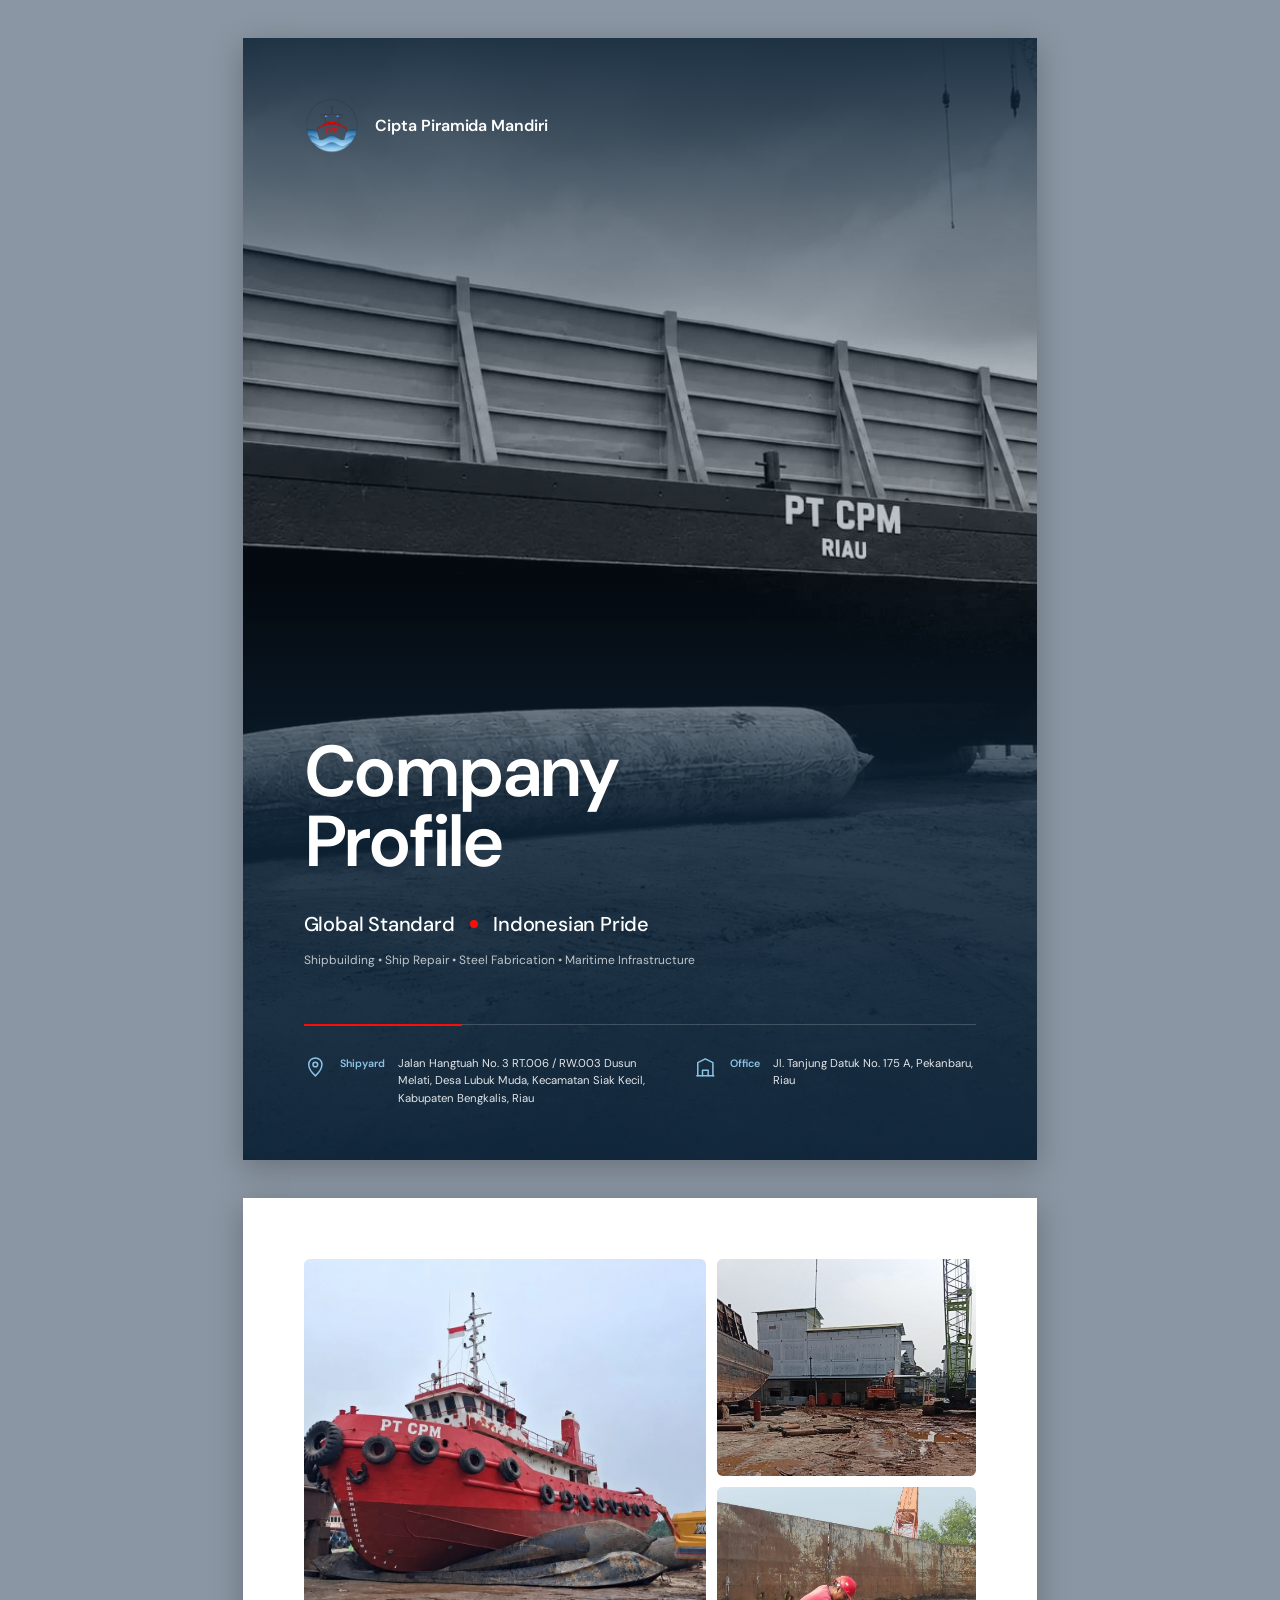
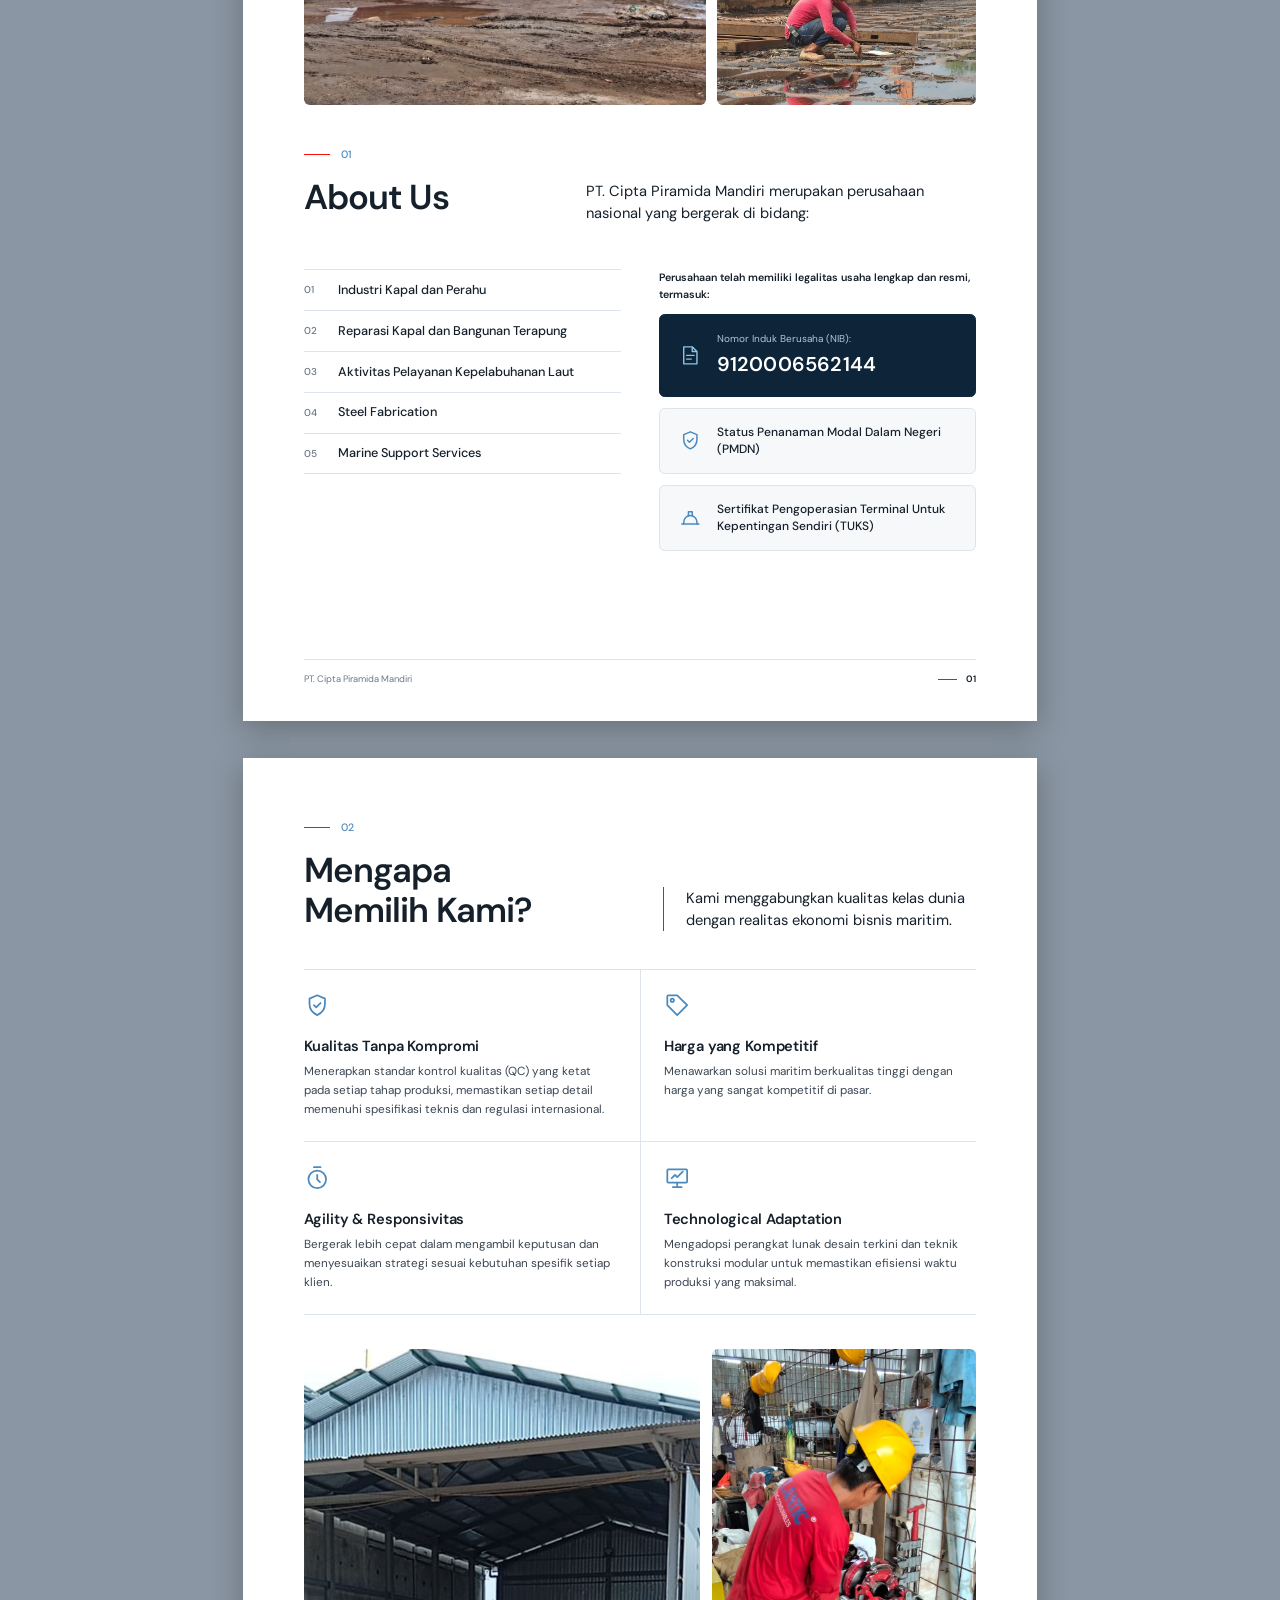
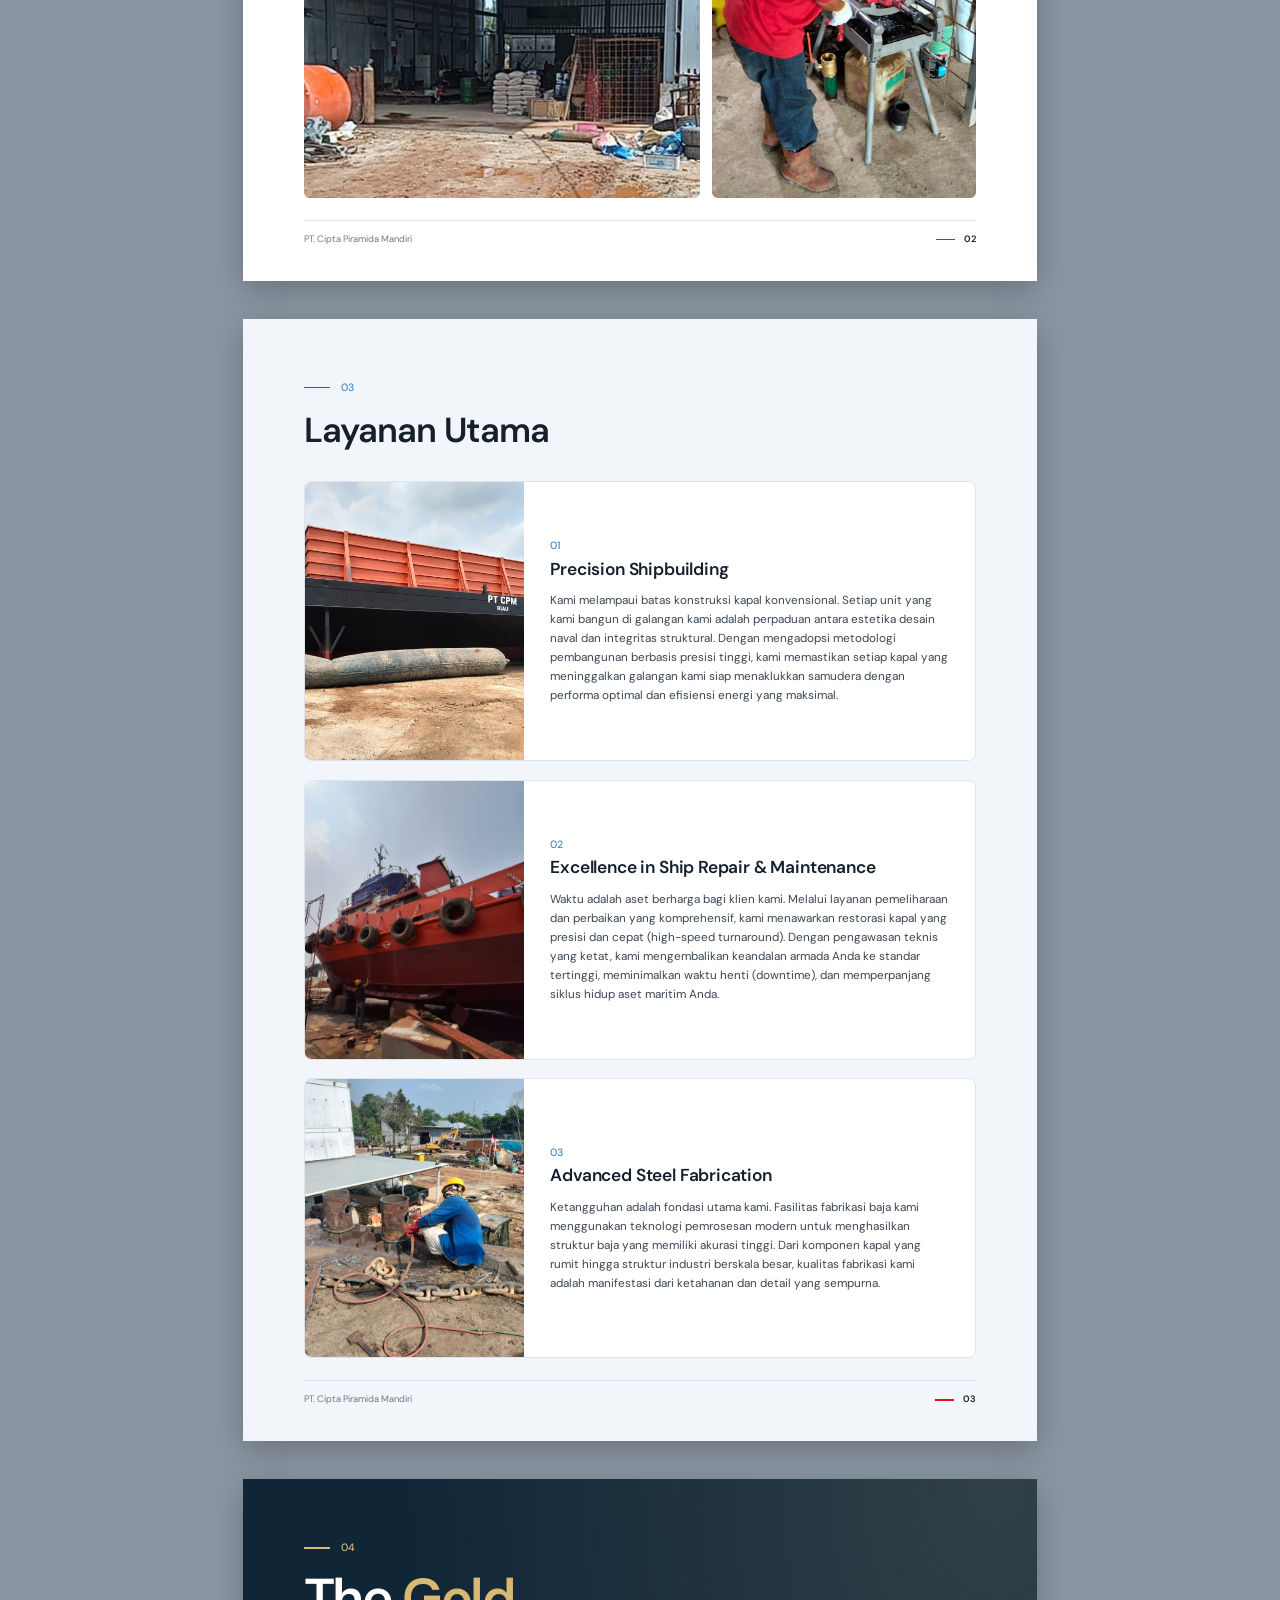
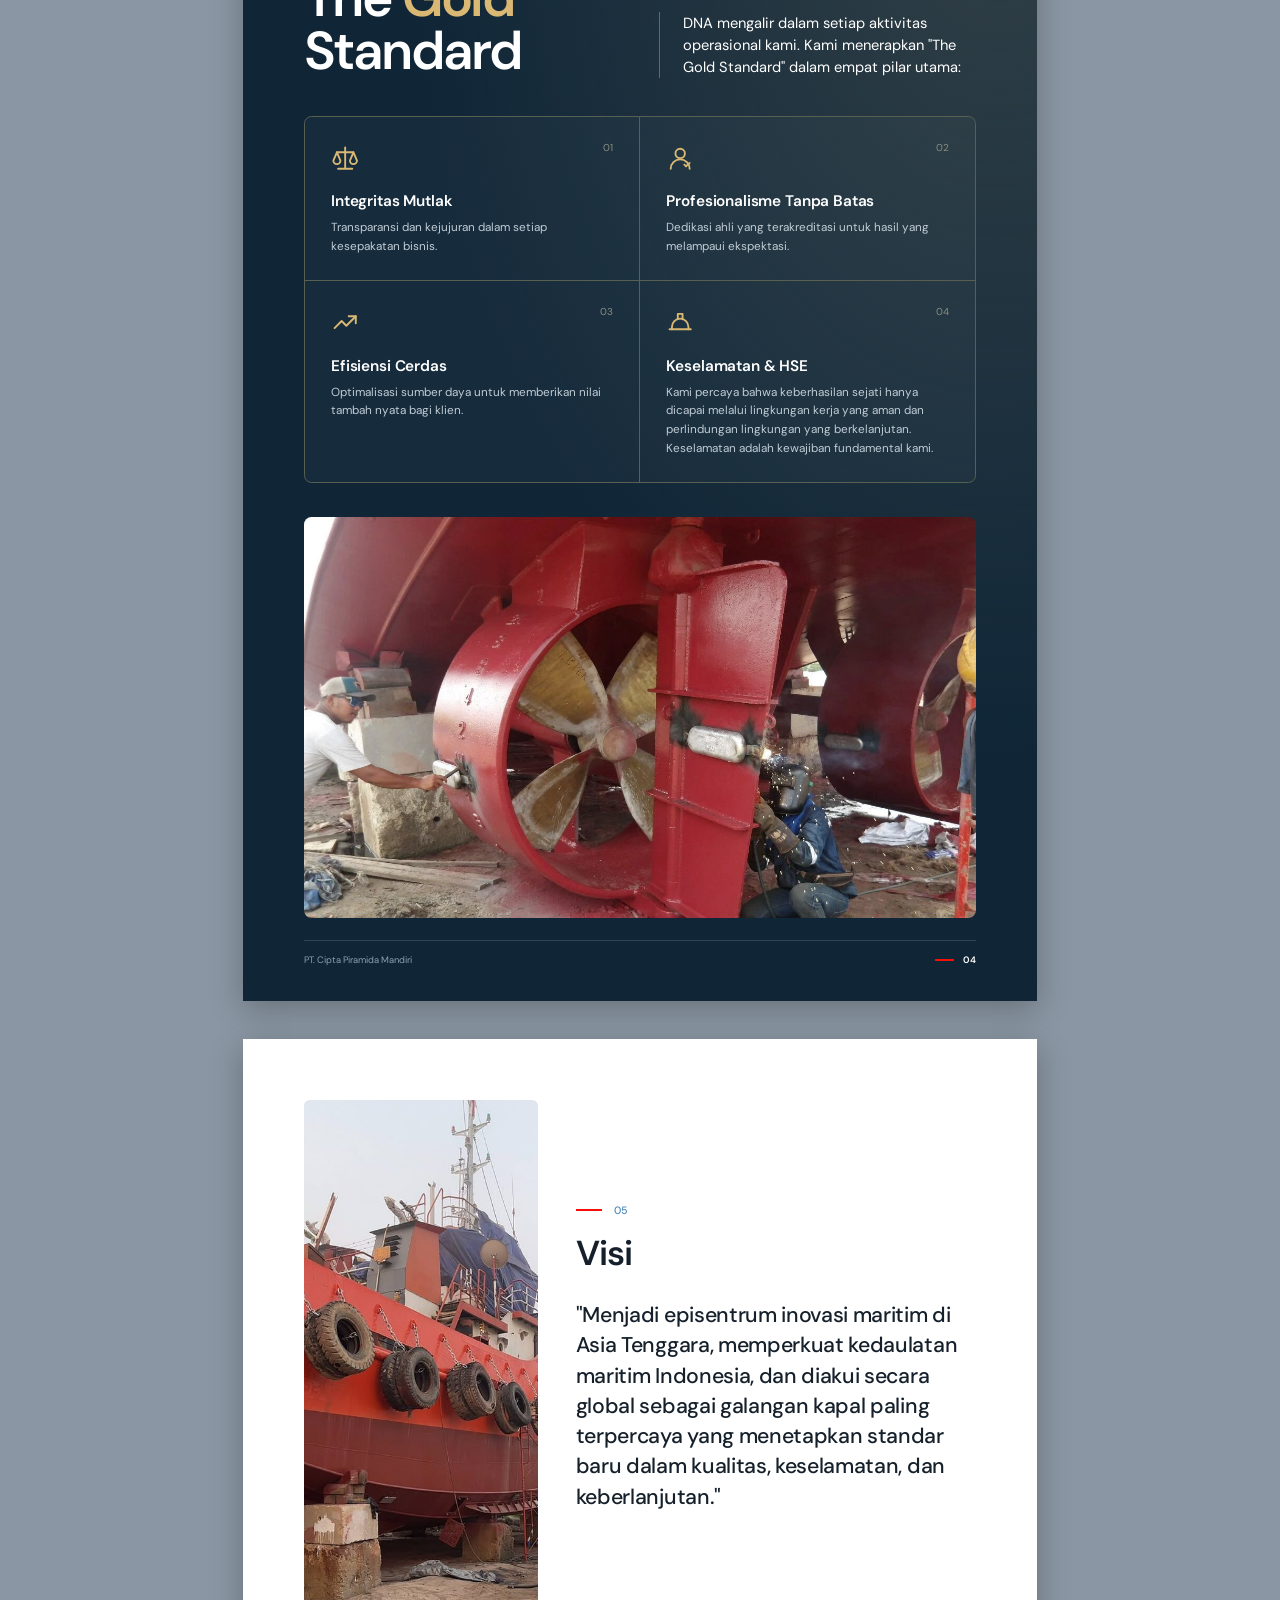
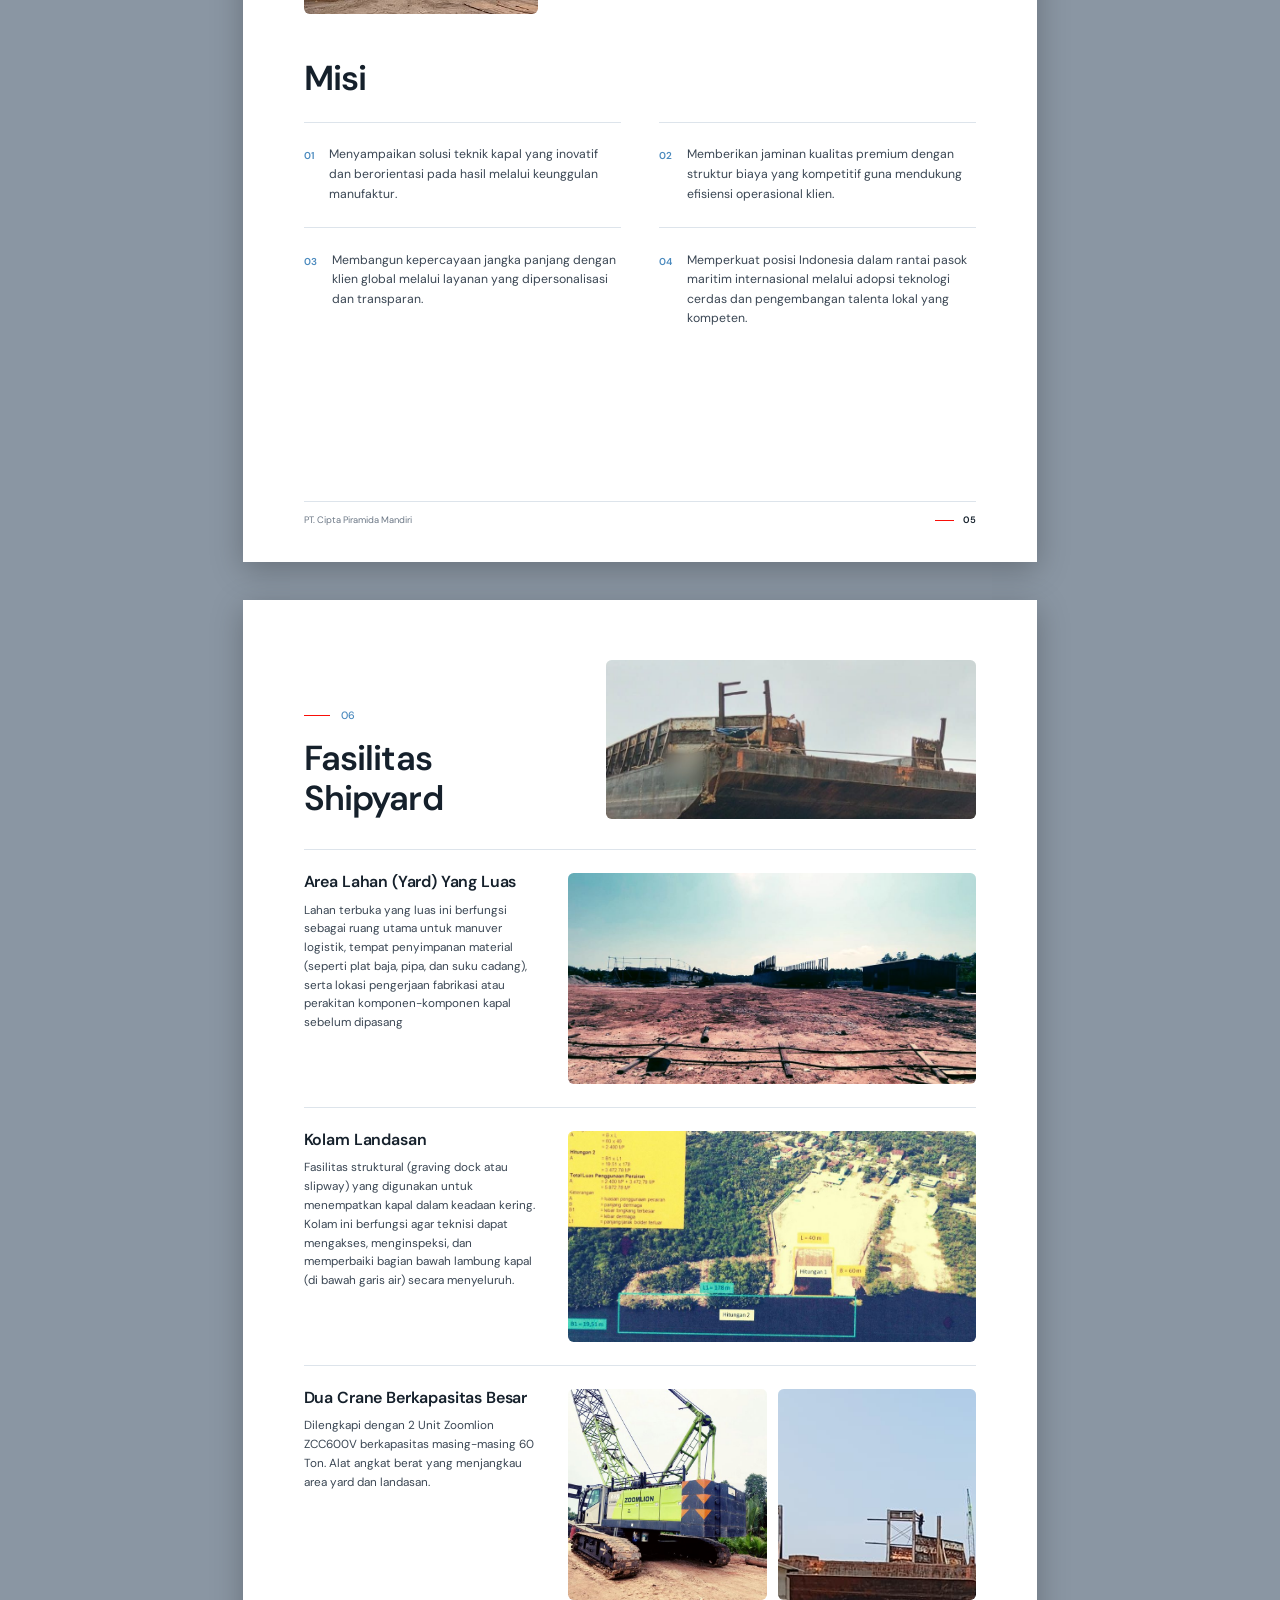
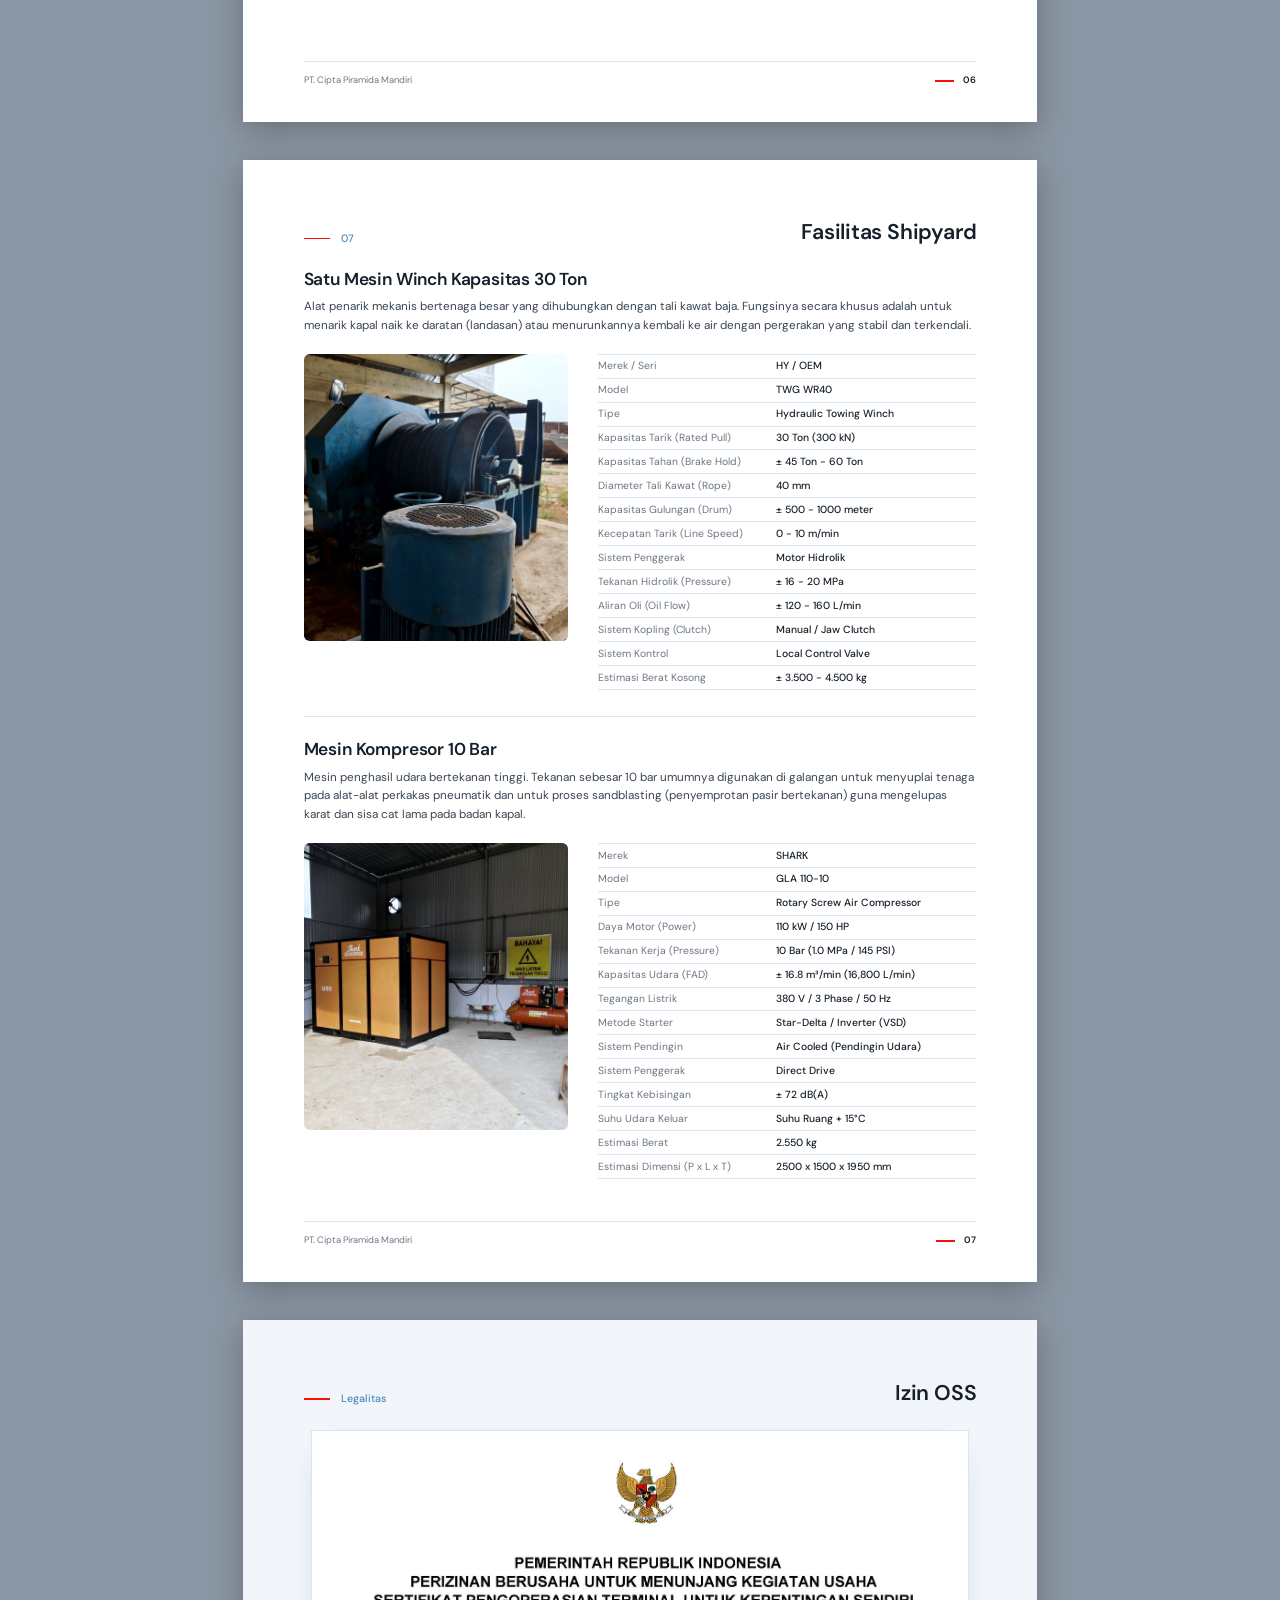
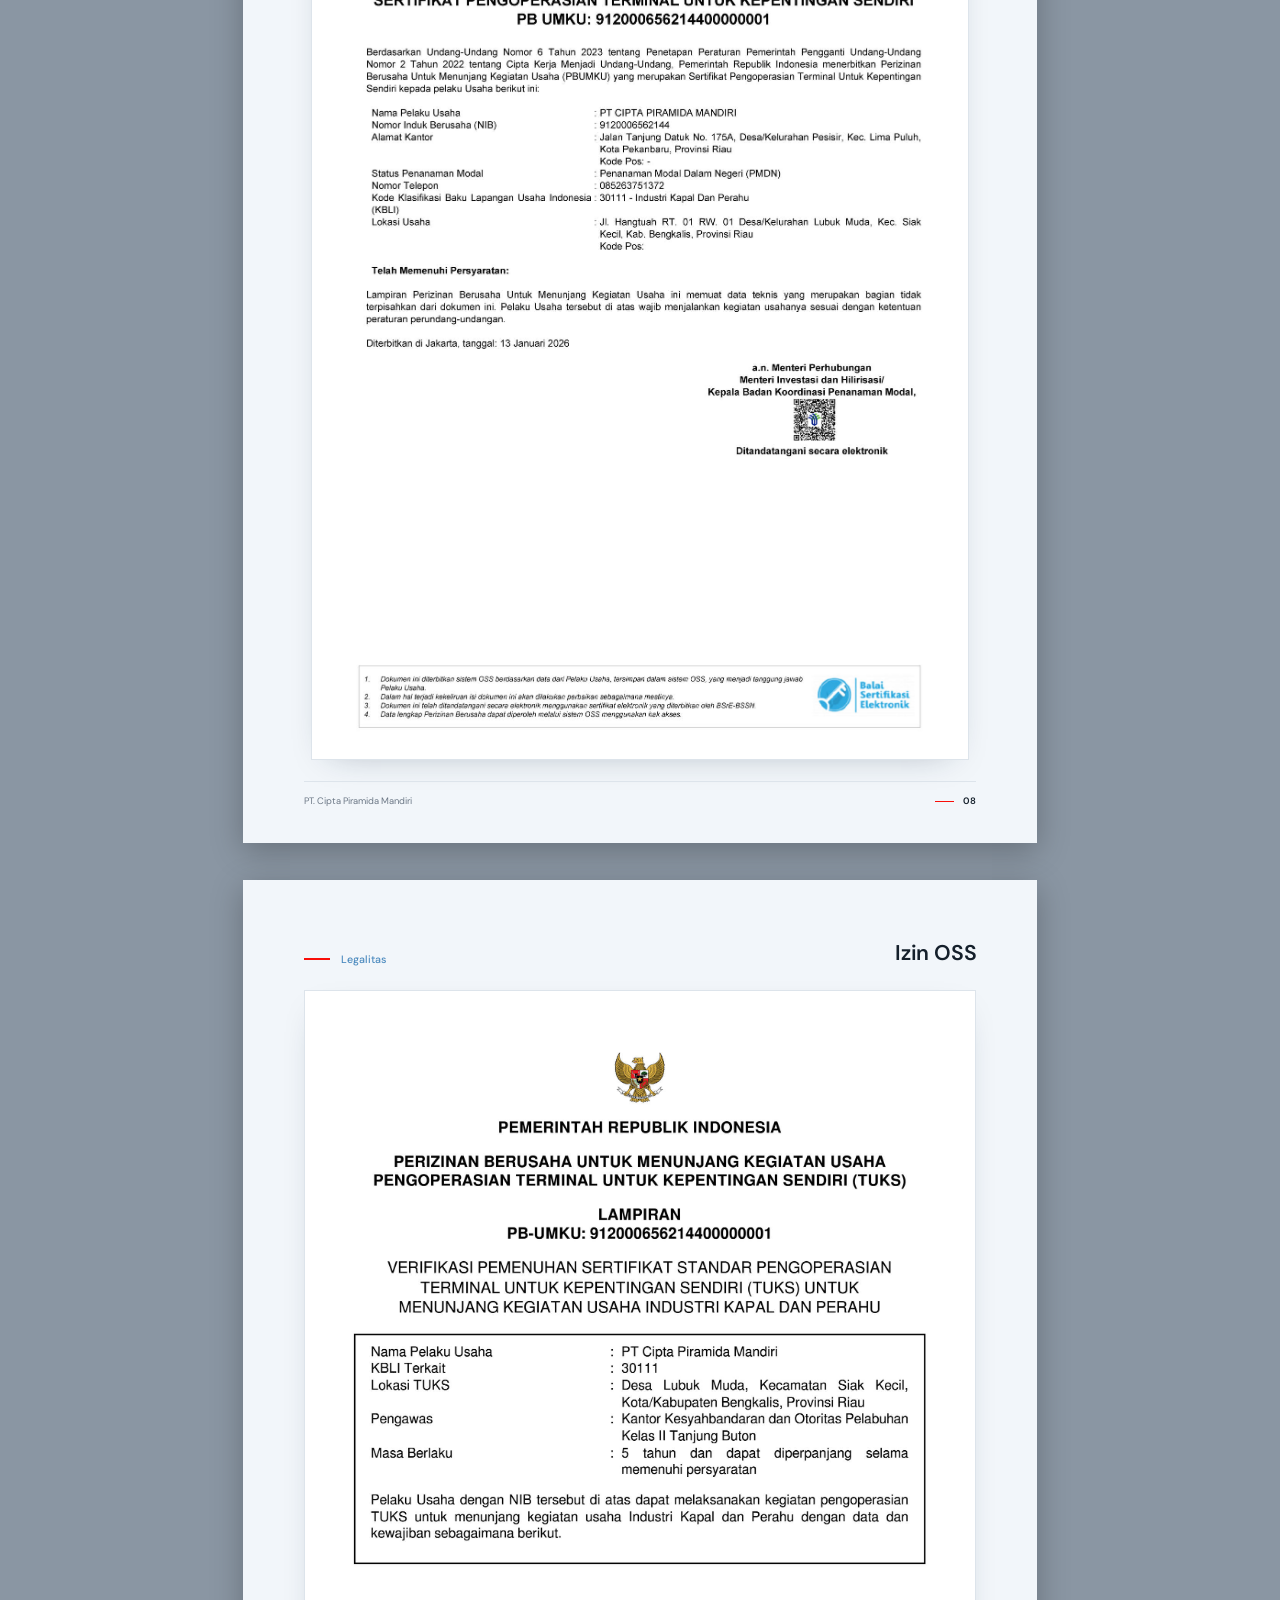
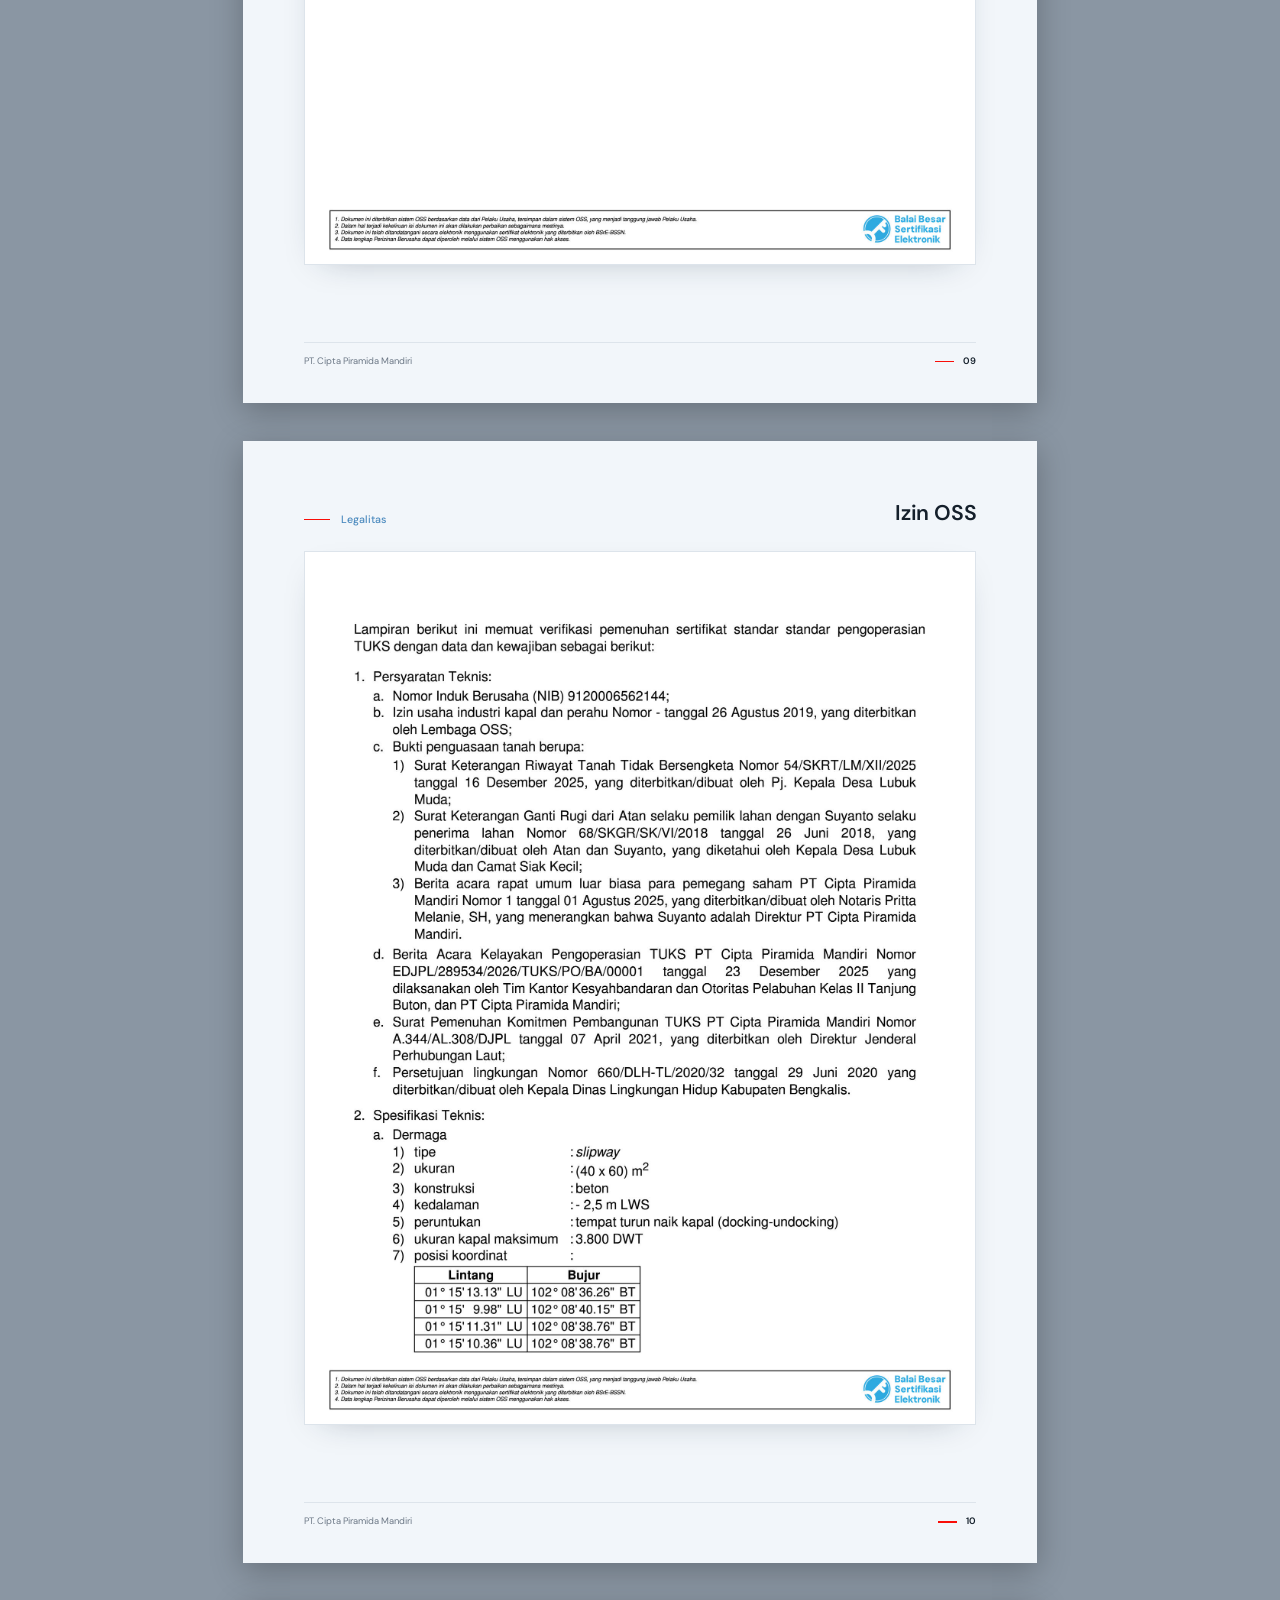
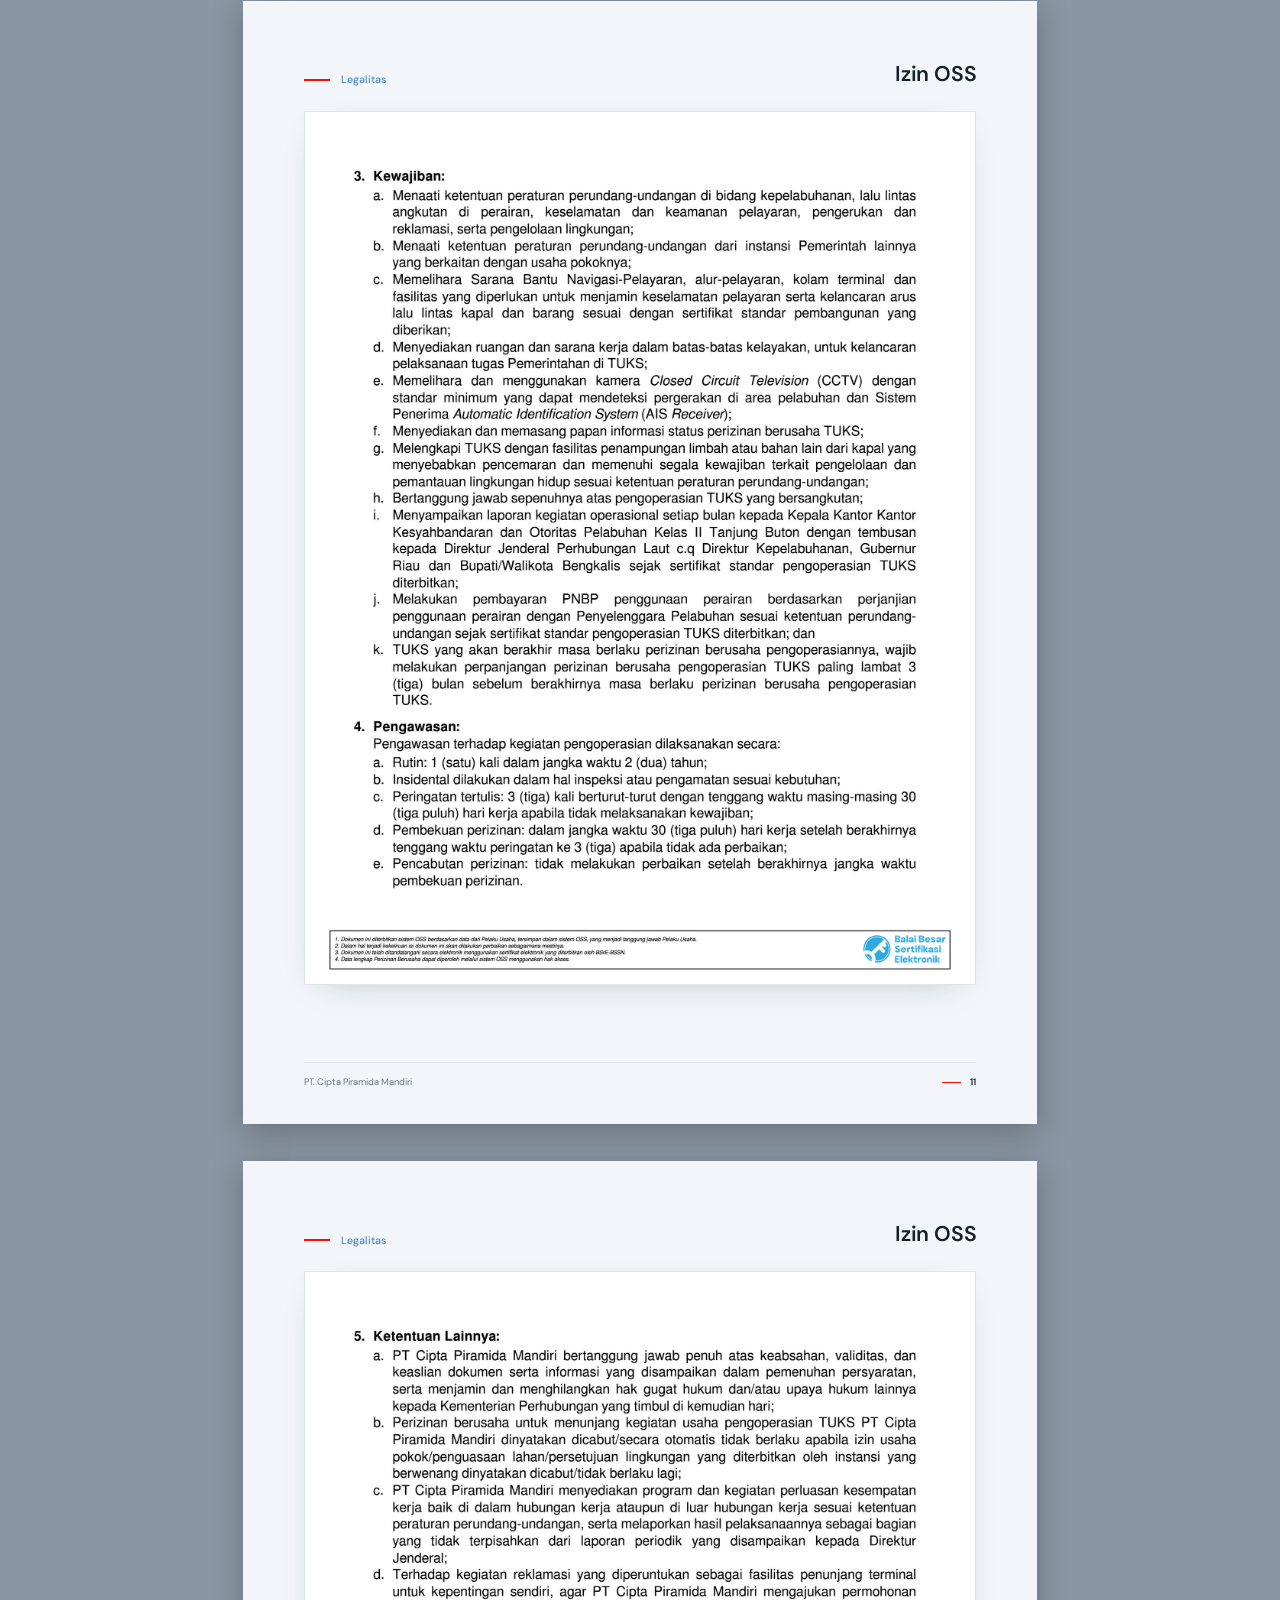
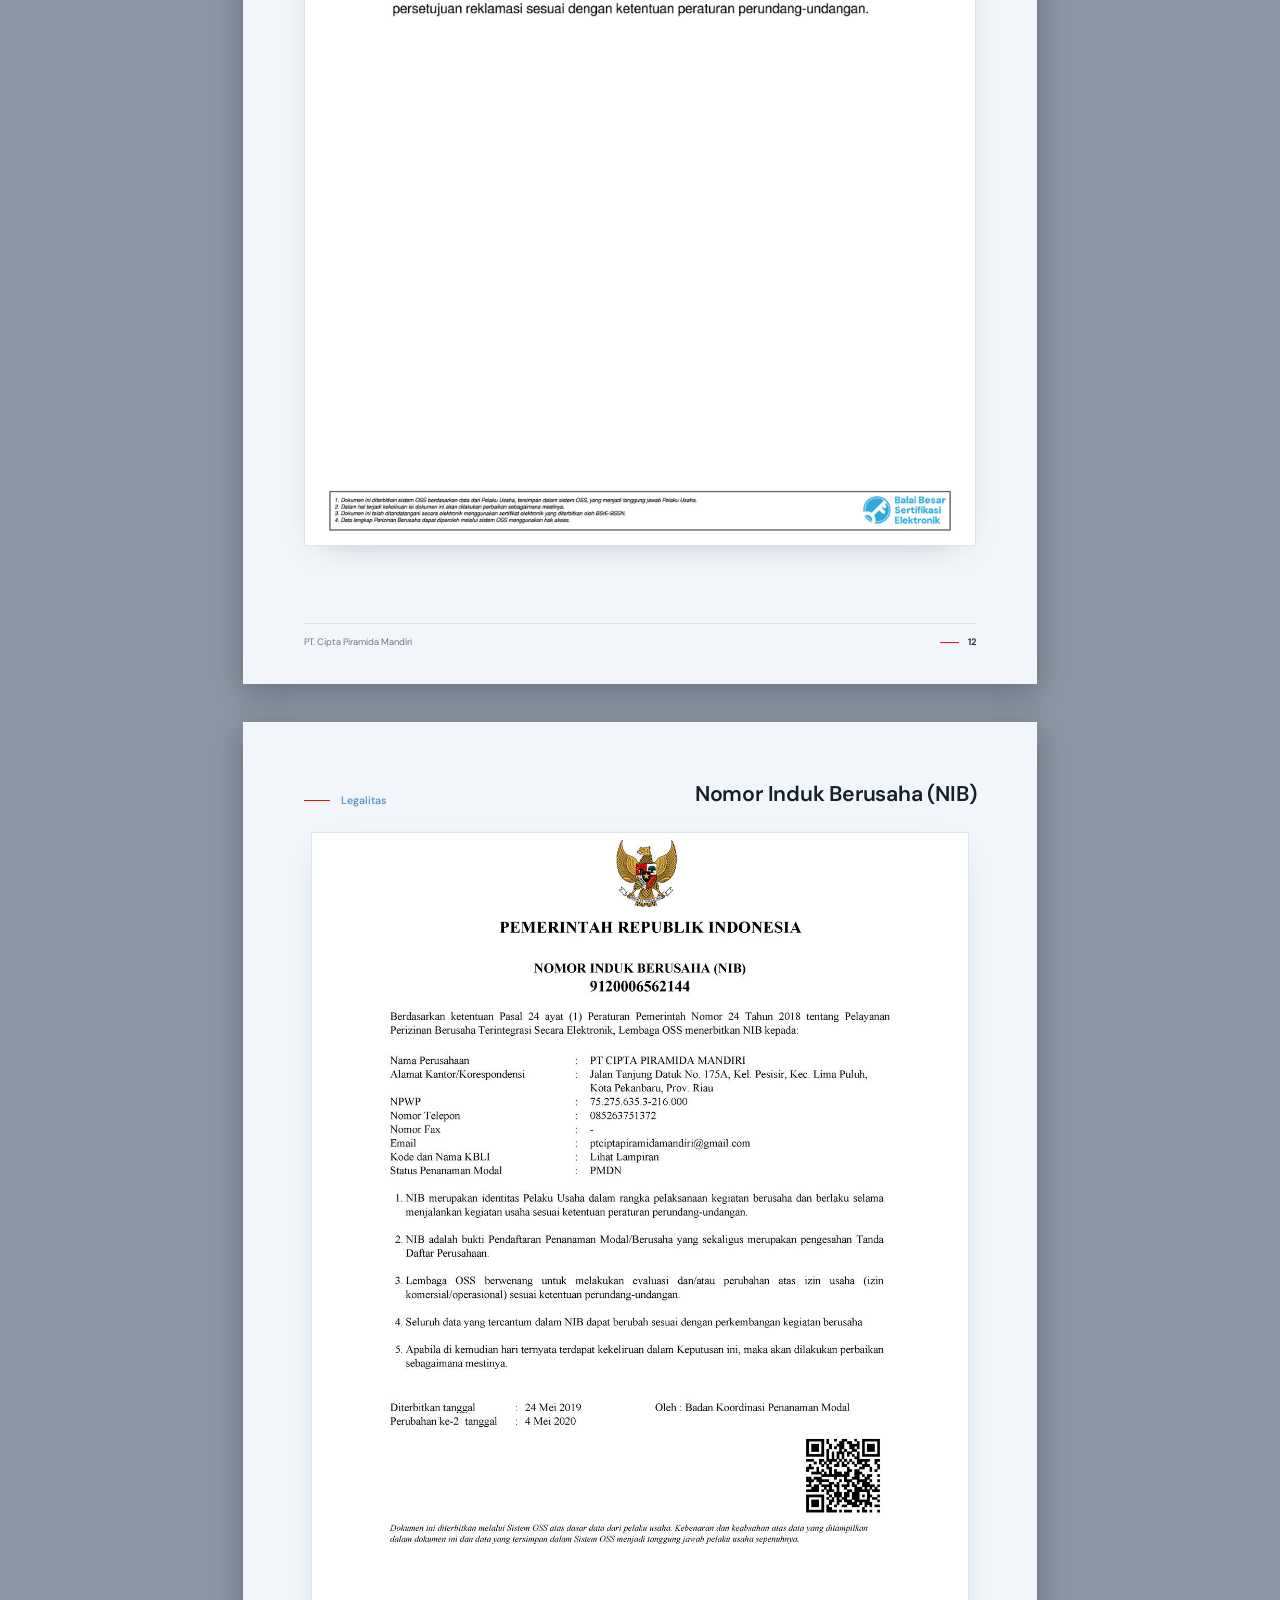
==== commit 00be71a8: "Company profile draft: fix typos, drop duplicate OSS page, use website photos Co-Authored-By: Claude" ====
--- a/compro/company-profile.html
+++ b/compro/company-profile.html
@@ -218,11 +218,11 @@
 
 <!-- ============ COVER ============ -->
 <section class="page cover">
-  <img class="cover-bg" src="img/cover.jpg" alt="">
+  <img class="cover-bg" src="../assets/img/hero-ship.jpg" alt="">
   <div class="cover-shade"></div>
   <div class="cover-inner">
     <div class="cover-brand">
-      <img src="img/logo.png" alt="">
+      <img src="../assets/img/logo.png" alt="">
       <span>Cipta Piramida Mandiri</span>
     </div>
     <div class="cover-title">
@@ -246,9 +246,9 @@
 <!-- ============ ABOUT US ============ -->
 <section class="page">
   <div class="about-photos">
-    <img class="ph big" src="img/about-3.jpg" alt="">
-    <img class="ph" src="img/about-1.jpg" alt="">
-    <img class="ph" src="img/about-2.jpg" alt="">
+    <img class="ph big" src="../assets/img/about-tugboat.jpg" alt="">
+    <img class="ph" src="../assets/img/yard-overview.jpg" alt="">
+    <img class="ph" src="../assets/img/dok/konstruksi-tongkang.jpg" alt="">
   </div>
   <div class="about-head">
     <div>
@@ -318,8 +318,8 @@
     </div>
   </div>
   <div class="why-photos">
-    <img class="ph" src="img/why-1.jpg" alt="">
-    <img class="ph" src="img/why-2.jpg" alt="">
+    <img class="ph" src="../assets/img/workshop.jpg" alt="">
+    <img class="ph" src="../assets/img/workshop-kerja.jpg" alt="">
   </div>
   <div class="page-foot"><span>PT. Cipta Piramida Mandiri</span><span class="no">02</span></div>
 </section>
@@ -332,15 +332,15 @@
   </div>
   <div class="svc-list">
     <article class="svc" style="background:#fff">
-      <img src="img/svc-1.jpg" alt="">
+      <img src="../assets/img/dok/tongkang-airbag.jpg" alt="">
       <div class="svc-body">
         <div class="svc-no">01</div>
         <h3>Precision Shipbuilding</h3>
-        <p>Kami melampaui batas konstruksi kapal konvensional. Setiap unit yang kami bangun di galangan kami adalah perpaduan antara estetika desain naval dan integritas struktural. Dengan mengadopsi metodologi pembangunan berbasis presisi tinggi, kami memastikan setiap kapal yang meninggalkan galangan kamisiap menaklukkan samudera dengan performa optimal dan efisiensi energi yang maksimal.</p>
+        <p>Kami melampaui batas konstruksi kapal konvensional. Setiap unit yang kami bangun di galangan kami adalah perpaduan antara estetika desain naval dan integritas struktural. Dengan mengadopsi metodologi pembangunan berbasis presisi tinggi, kami memastikan setiap kapal yang meninggalkan galangan kami siap menaklukkan samudera dengan performa optimal dan efisiensi energi yang maksimal.</p>
       </div>
     </article>
     <article class="svc" style="background:#fff">
-      <img src="img/svc-2.jpg" alt="">
+      <img src="../assets/img/dok/tugboat-docking.jpg" alt="">
       <div class="svc-body">
         <div class="svc-no">02</div>
         <h3>Excellence in Ship Repair &amp; Maintenance</h3>
@@ -348,11 +348,11 @@
       </div>
     </article>
     <article class="svc" style="background:#fff">
-      <img src="img/svc-3.jpg" alt="">
+      <img src="../assets/img/dok/pemotongan-baja.jpg" alt="">
       <div class="svc-body">
         <div class="svc-no">03</div>
         <h3>Advanced Steel Fabrication</h3>
-        <p>Ketangguhan adalah fondasi utama kami. Fasilitas fabrikasi baja kami menggunakan teknologi pemrosesan modern untuk menghasilkan struktur baja yang memiliki akurasi tinggi. Dari komponen kapal yang rumit hingga struktur industri berskala besar, kualitas fabrikasi kami adalah manifestasi dari ketahanandan detail yang sempurna.</p>
+        <p>Ketangguhan adalah fondasi utama kami. Fasilitas fabrikasi baja kami menggunakan teknologi pemrosesan modern untuk menghasilkan struktur baja yang memiliki akurasi tinggi. Dari komponen kapal yang rumit hingga struktur industri berskala besar, kualitas fabrikasi kami adalah manifestasi dari ketahanan dan detail yang sempurna.</p>
       </div>
     </article>
   </div>
@@ -394,14 +394,14 @@
       <p>Kami percaya bahwa keberhasilan sejati hanya dicapai melalui lingkungan kerja yang aman dan perlindungan lingkungan yang berkelanjutan. Keselamatan adalah kewajiban fundamental kami.</p>
     </div>
   </div>
-  <div class="gold-photo"><img class="ph" src="img/gold-2.jpg" alt=""></div>
+  <div class="gold-photo"><img class="ph" src="../assets/img/dok/anoda-kemudi.jpg" alt="" style="object-position:50% 18%"></div>
   <div class="page-foot"><span>PT. Cipta Piramida Mandiri</span><span class="no">04</span></div>
 </section>
 
 <!-- ============ VISION & MISSION ============ -->
 <section class="page">
   <div class="vm-top">
-    <img class="ph" src="img/gold-1.jpg" alt="">
+    <img class="ph" src="../assets/img/dok/tugboat-yard.jpg" alt="" style="object-position:42% 50%">
     <div class="vm-vision">
       <p class="eyebrow">05</p>
       <h2 class="title" style="margin-bottom:7mm">Visi</h2>
@@ -411,7 +411,7 @@
   <div class="vm-mission">
     <h2 class="title">Misi</h2>
     <ol class="vm-list">
-      <li><span>01</span>Menyampaikan solusi teknik kapal yang inovatif dan berorientasi pada hasil melaluikeunggulan manufaktur.</li>
+      <li><span>01</span>Menyampaikan solusi teknik kapal yang inovatif dan berorientasi pada hasil melalui keunggulan manufaktur.</li>
       <li><span>02</span>Memberikan jaminan kualitas premium dengan struktur biaya yang kompetitif guna mendukung efisiensi operasional klien.</li>
       <li><span>03</span>Membangun kepercayaan jangka panjang dengan klien global melalui layanan yang dipersonalisasi dan transparan.</li>
       <li><span>04</span>Memperkuat posisi Indonesia dalam rantai pasok maritim internasional melalui adopsi teknologi cerdas dan pengembangan talenta lokal yang kompeten.</li>
@@ -427,30 +427,30 @@
       <p class="eyebrow">06</p>
       <h2 class="title">Fasilitas<br>Shipyard</h2>
     </div>
-    <img class="ph" src="img/fac-river.jpg" alt="">
+    <img class="ph" src="../assets/img/dok/tongkang-landasan.jpg" alt="">
   </div>
   <div class="fac-block">
     <div>
       <h3>Area Lahan (Yard) Yang Luas</h3>
       <p>Lahan terbuka yang luas ini berfungsi sebagai ruang utama untuk manuver logistik, tempat penyimpanan material (seperti plat baja, pipa, dan suku cadang), serta lokasi pengerjaan fabrikasi atau perakitan komponen-komponen kapal sebelum dipasang</p>
     </div>
-    <div class="media"><img class="ph" src="img/fac-yard.jpg" alt=""></div>
+    <div class="media"><img class="ph" src="../assets/img/yard-area.jpg" alt=""></div>
   </div>
   <div class="fac-block">
     <div>
       <h3>Kolam Landasan</h3>
       <p>Fasilitas struktural (graving dock atau slipway) yang digunakan untuk menempatkan kapal dalam keadaan kering. Kolam ini berfungsi agar teknisi dapat mengakses, menginspeksi, dan memperbaiki bagian bawah lambung kapal (di bawah garis air) secara menyeluruh.</p>
     </div>
-    <div class="media"><img class="ph" src="img/fac-kolam.jpg" alt=""></div>
+    <div class="media"><img class="ph" src="../assets/img/slipway-aerial.jpg" alt=""></div>
   </div>
   <div class="fac-block">
     <div>
       <h3>Dua Crane Berkapasitas Besar</h3>
-      <p>Dilengkapi dengan 2 Unit Zoomlion ZCC600V berkapasitas masing-masing 60 Ton Alat angkat berat yang menjangkau area yard dan landasan.</p>
+      <p>Dilengkapi dengan 2 Unit Zoomlion ZCC600V berkapasitas masing-masing 60 Ton. Alat angkat berat yang menjangkau area yard dan landasan.</p>
     </div>
     <div class="media two">
-      <img class="ph" src="img/fac-crane-1.jpg" alt="">
-      <img class="ph" src="img/fac-crane-2.jpg" alt="">
+      <img class="ph" src="../assets/img/crane.jpg" alt="">
+      <img class="ph" src="../assets/img/dok/crane-konstruksi.jpg" alt="">
     </div>
   </div>
   <div class="page-foot"><span>PT. Cipta Piramida Mandiri</span><span class="no">06</span></div>
@@ -466,7 +466,7 @@
     <h3>Satu Mesin Winch Kapasitas 30 Ton</h3>
     <p>Alat penarik mekanis bertenaga besar yang dihubungkan dengan tali kawat baja. Fungsinya secara khusus adalah untuk menarik kapal naik ke daratan (landasan) atau menurunkannya kembali ke air dengan pergerakan yang stabil dan terkendali.</p>
     <div class="eq-body">
-      <div class="media"><img class="ph" src="img/fac-winch.jpg" alt=""></div>
+      <div class="media"><img class="ph" src="../assets/img/winch.jpg" alt=""></div>
       <table class="spec">
         <tr><th>Merek / Seri</th><td>HY / OEM</td></tr>
         <tr><th>Model</th><td>TWG WR40</td></tr>
@@ -479,7 +479,7 @@
         <tr><th>Sistem Penggerak</th><td>Motor Hidrolik</td></tr>
         <tr><th>Tekanan Hidrolik (Pressure)</th><td>± 16 - 20 MPa</td></tr>
         <tr><th>Aliran Oli (Oil Flow)</th><td>± 120 - 160 L/min</td></tr>
-        <tr><th>Sistem Kopling (Clutch)</th><td>Manual /Jaw Clutch</td></tr>
+        <tr><th>Sistem Kopling (Clutch)</th><td>Manual / Jaw Clutch</td></tr>
         <tr><th>Sistem Kontrol</th><td>Local Control Valve</td></tr>
         <tr><th>Estimasi Berat Kosong</th><td>± 3.500 - 4.500 kg</td></tr>
       </table>
@@ -489,7 +489,7 @@
     <h3>Mesin Kompresor 10 Bar</h3>
     <p>Mesin penghasil udara bertekanan tinggi. Tekanan sebesar 10 bar umumnya digunakan di galangan untuk menyuplai tenaga pada alat-alat perkakas pneumatik dan untuk proses sandblasting (penyemprotan pasir bertekanan) guna mengelupas karat dan sisa cat lama pada badan kapal.</p>
     <div class="eq-body">
-      <div class="media"><img class="ph" src="img/fac-kompresor.jpg" alt=""></div>
+      <div class="media"><img class="ph" src="../assets/img/compressor.jpg" alt=""></div>
       <table class="spec">
         <tr><th>Merek</th><td>SHARK</td></tr>
         <tr><th>Model</th><td>GLA 110-10</td></tr>
@@ -542,28 +542,23 @@
   <div class="page-foot"><span>PT. Cipta Piramida Mandiri</span><span class="no">12</span></div>
 </section>
 
-<section class="page page-tint">
-  <div class="legal-head"><p class="eyebrow">Legalitas</p><h2>Izin OSS</h2></div>
-  <div class="doc"><img src="img/legal-oss-5.jpg" alt="Izin OSS"></div>
-  <div class="page-foot"><span>PT. Cipta Piramida Mandiri</span><span class="no">13</span></div>
-</section>
 
 <section class="page page-tint">
   <div class="legal-head"><p class="eyebrow">Legalitas</p><h2>Nomor Induk Berusaha (NIB)</h2></div>
   <div class="doc"><img src="img/legal-nib-1.jpg" alt="Nomor Induk Berusaha (NIB)"></div>
-  <div class="page-foot"><span>PT. Cipta Piramida Mandiri</span><span class="no">14</span></div>
+  <div class="page-foot"><span>PT. Cipta Piramida Mandiri</span><span class="no">13</span></div>
 </section>
 
 <section class="page page-tint">
   <div class="legal-head"><p class="eyebrow">Legalitas</p><h2>Nomor Induk Berusaha (NIB)</h2></div>
   <div class="doc"><img src="img/legal-nib-2.jpg" alt="Nomor Induk Berusaha (NIB)"></div>
-  <div class="page-foot"><span>PT. Cipta Piramida Mandiri</span><span class="no">15</span></div>
+  <div class="page-foot"><span>PT. Cipta Piramida Mandiri</span><span class="no">14</span></div>
 </section>
 
 <section class="page page-tint">
   <div class="legal-head"><p class="eyebrow">Legalitas</p><h2>NPWP Perusahaan</h2></div>
   <div class="doc doc-card"><img src="img/legal-npwp.jpg" alt="NPWP Perusahaan"></div>
-  <div class="page-foot"><span>PT. Cipta Piramida Mandiri</span><span class="no">16</span></div>
+  <div class="page-foot"><span>PT. Cipta Piramida Mandiri</span><span class="no">15</span></div>
 </section>
 
 
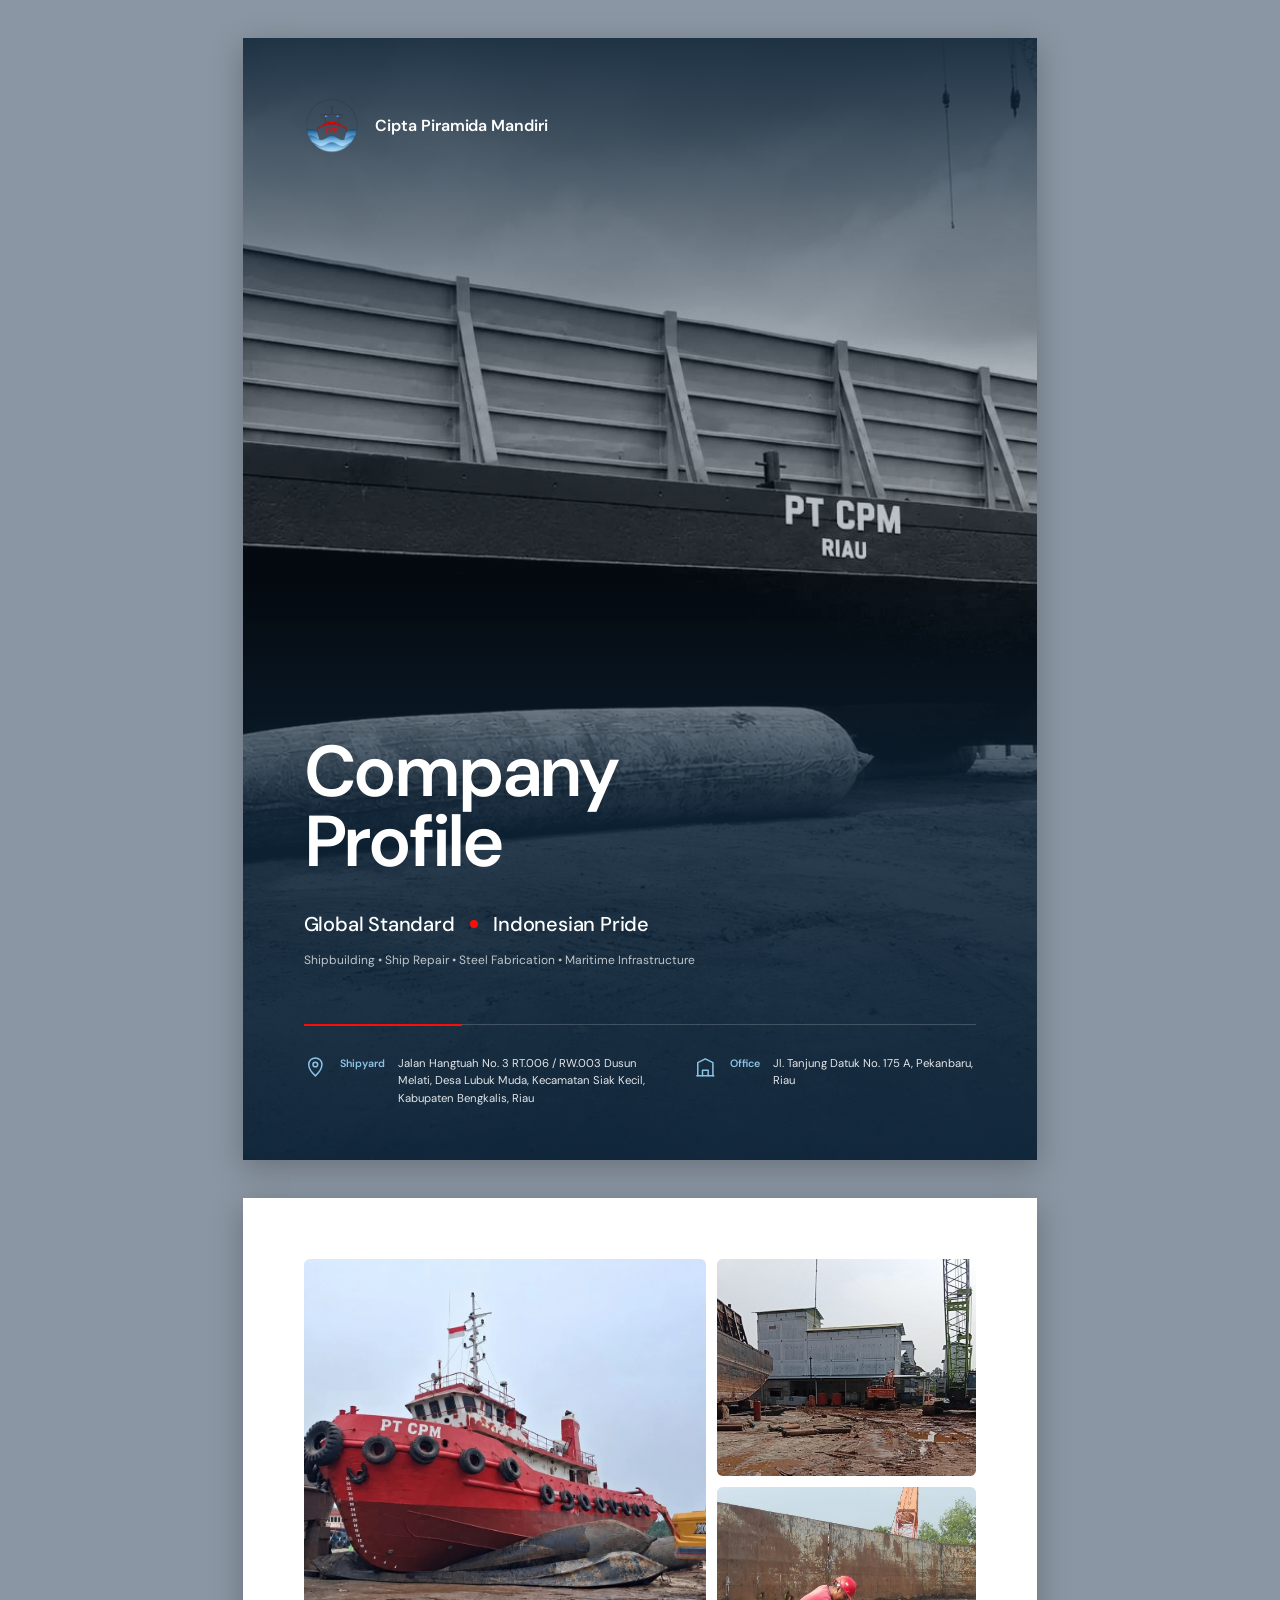
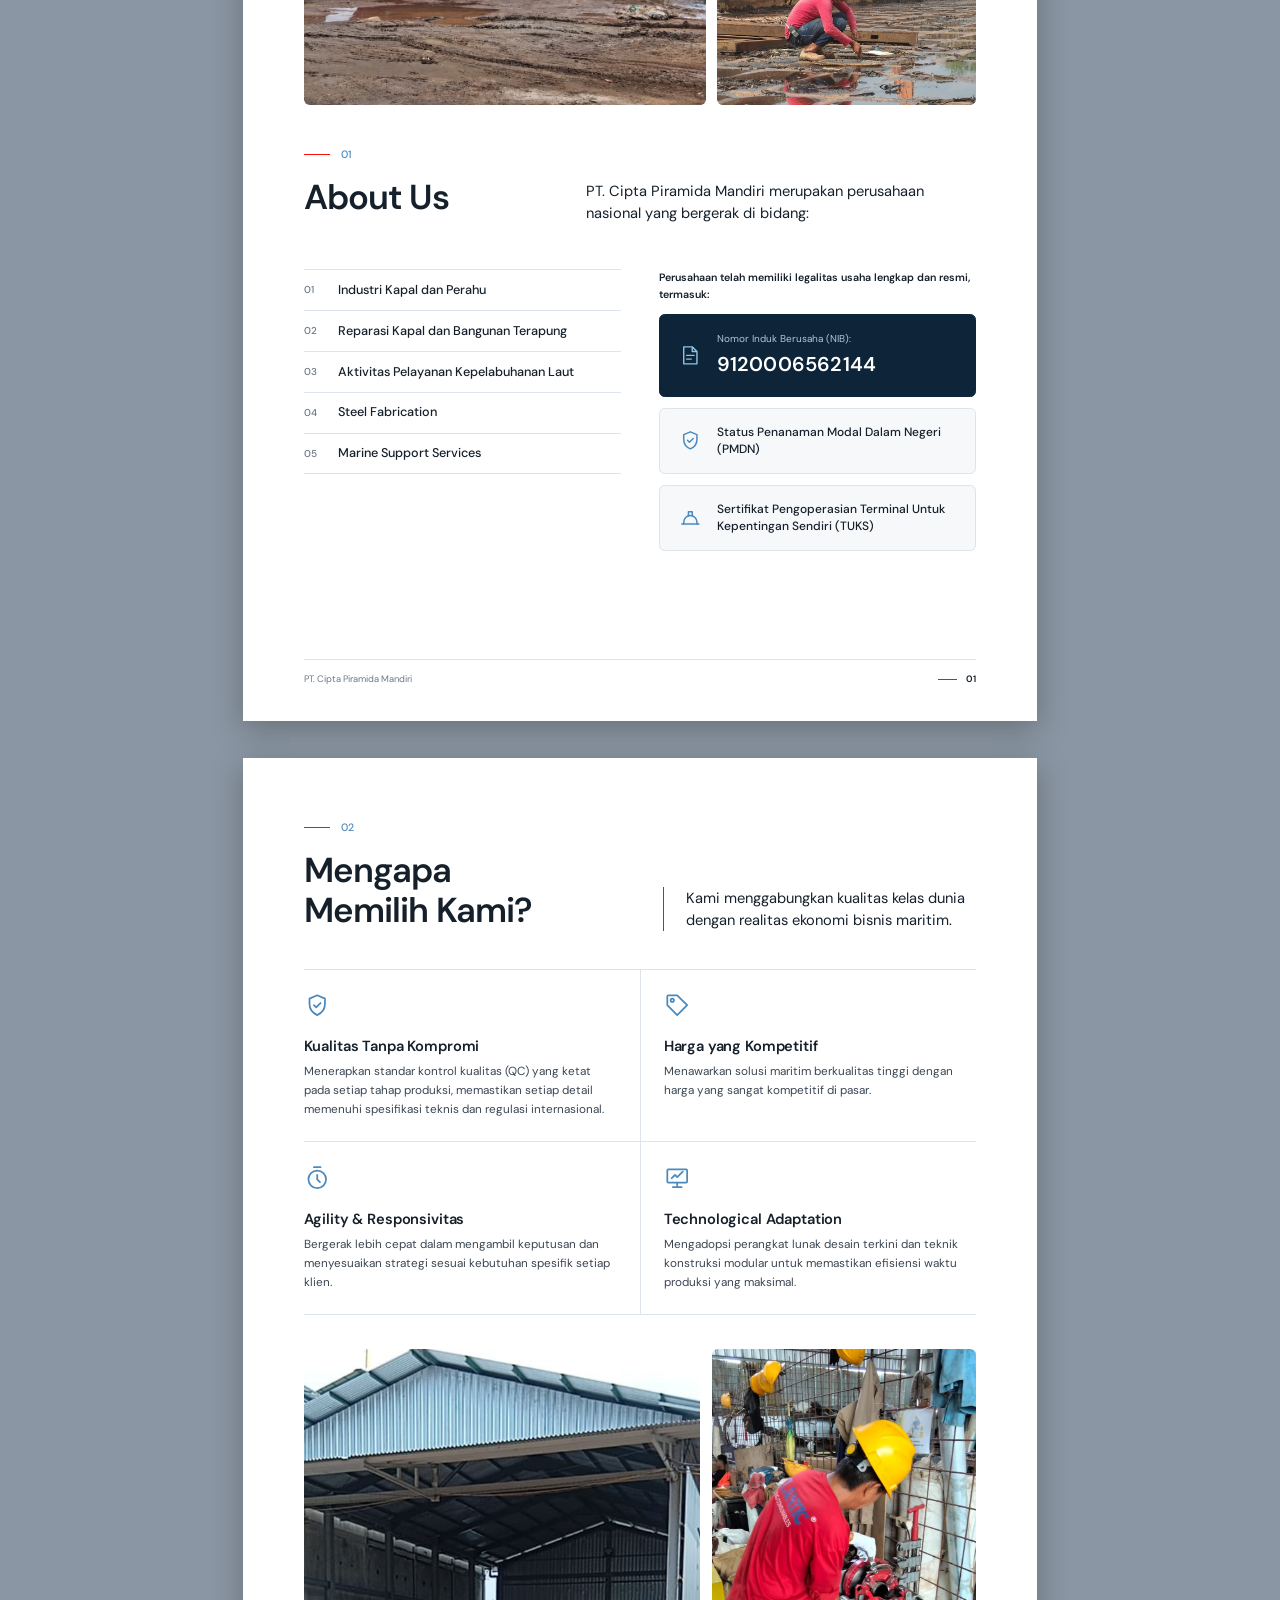
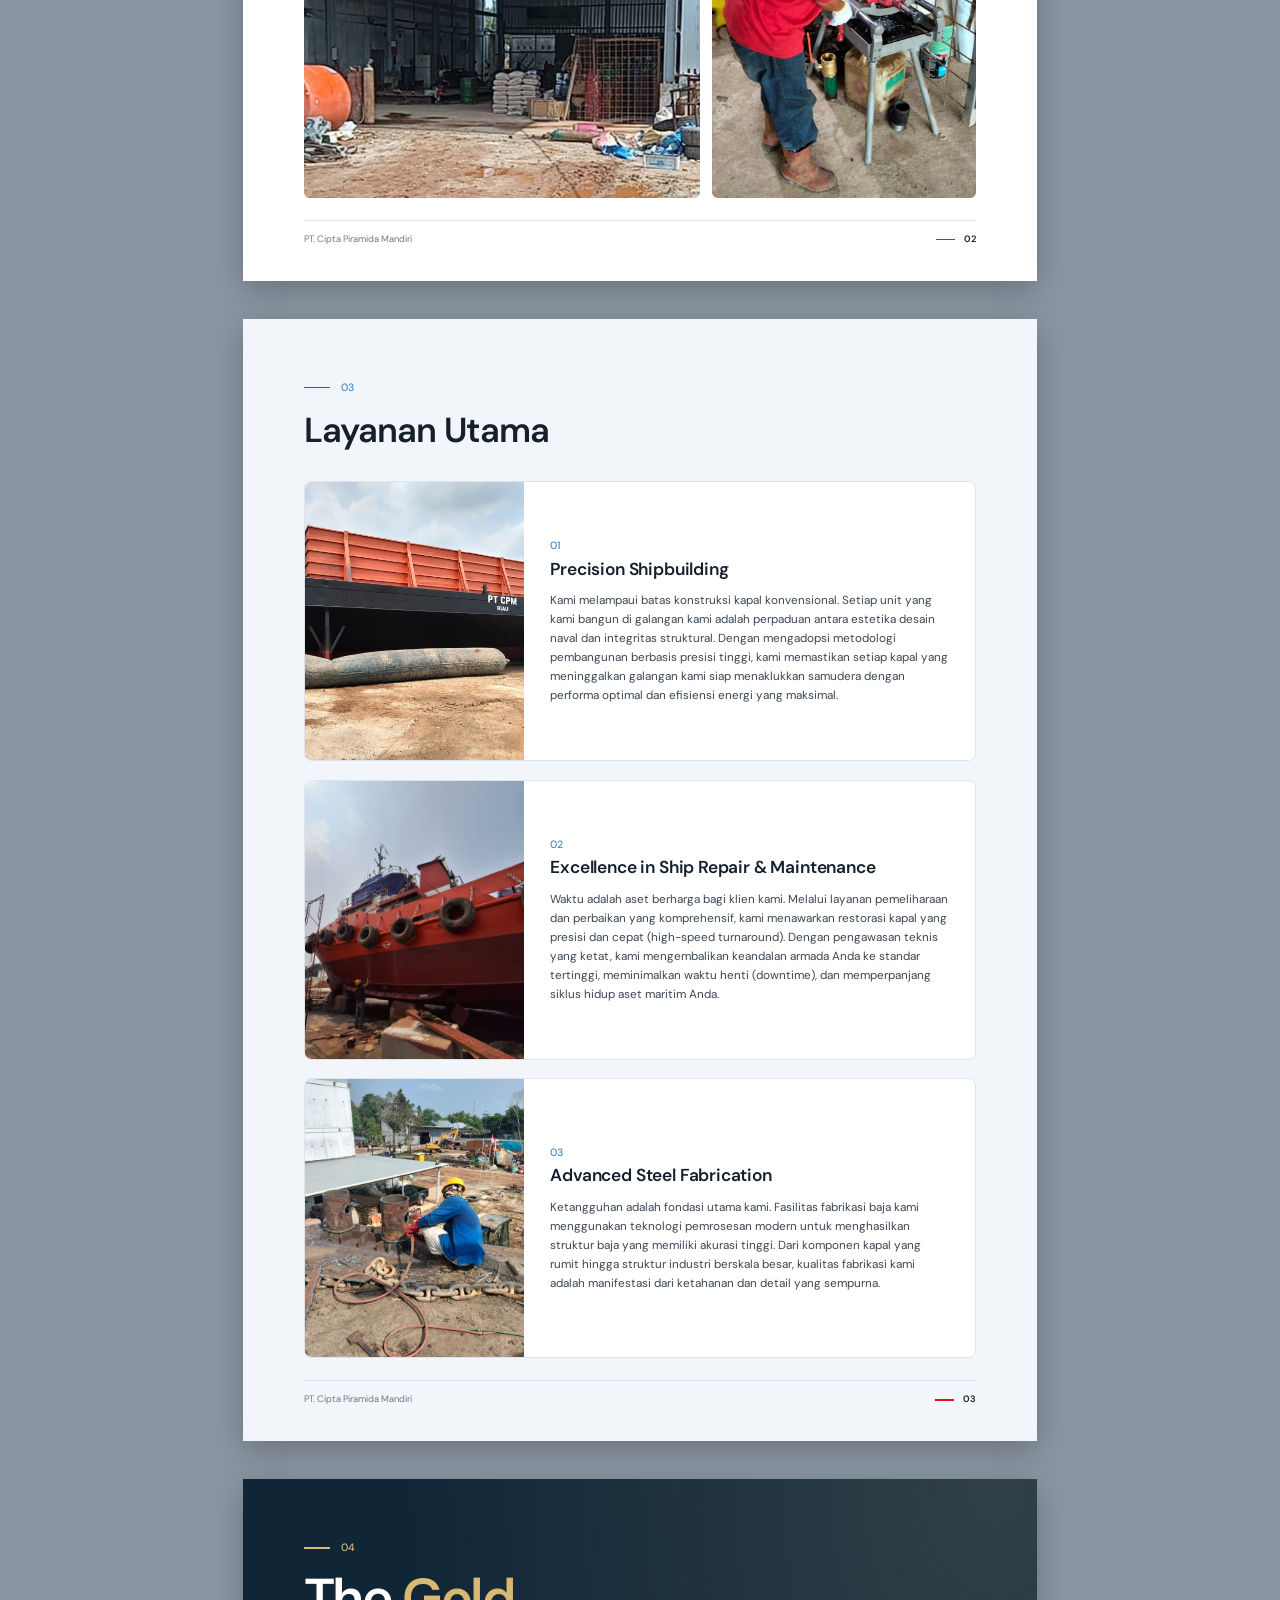
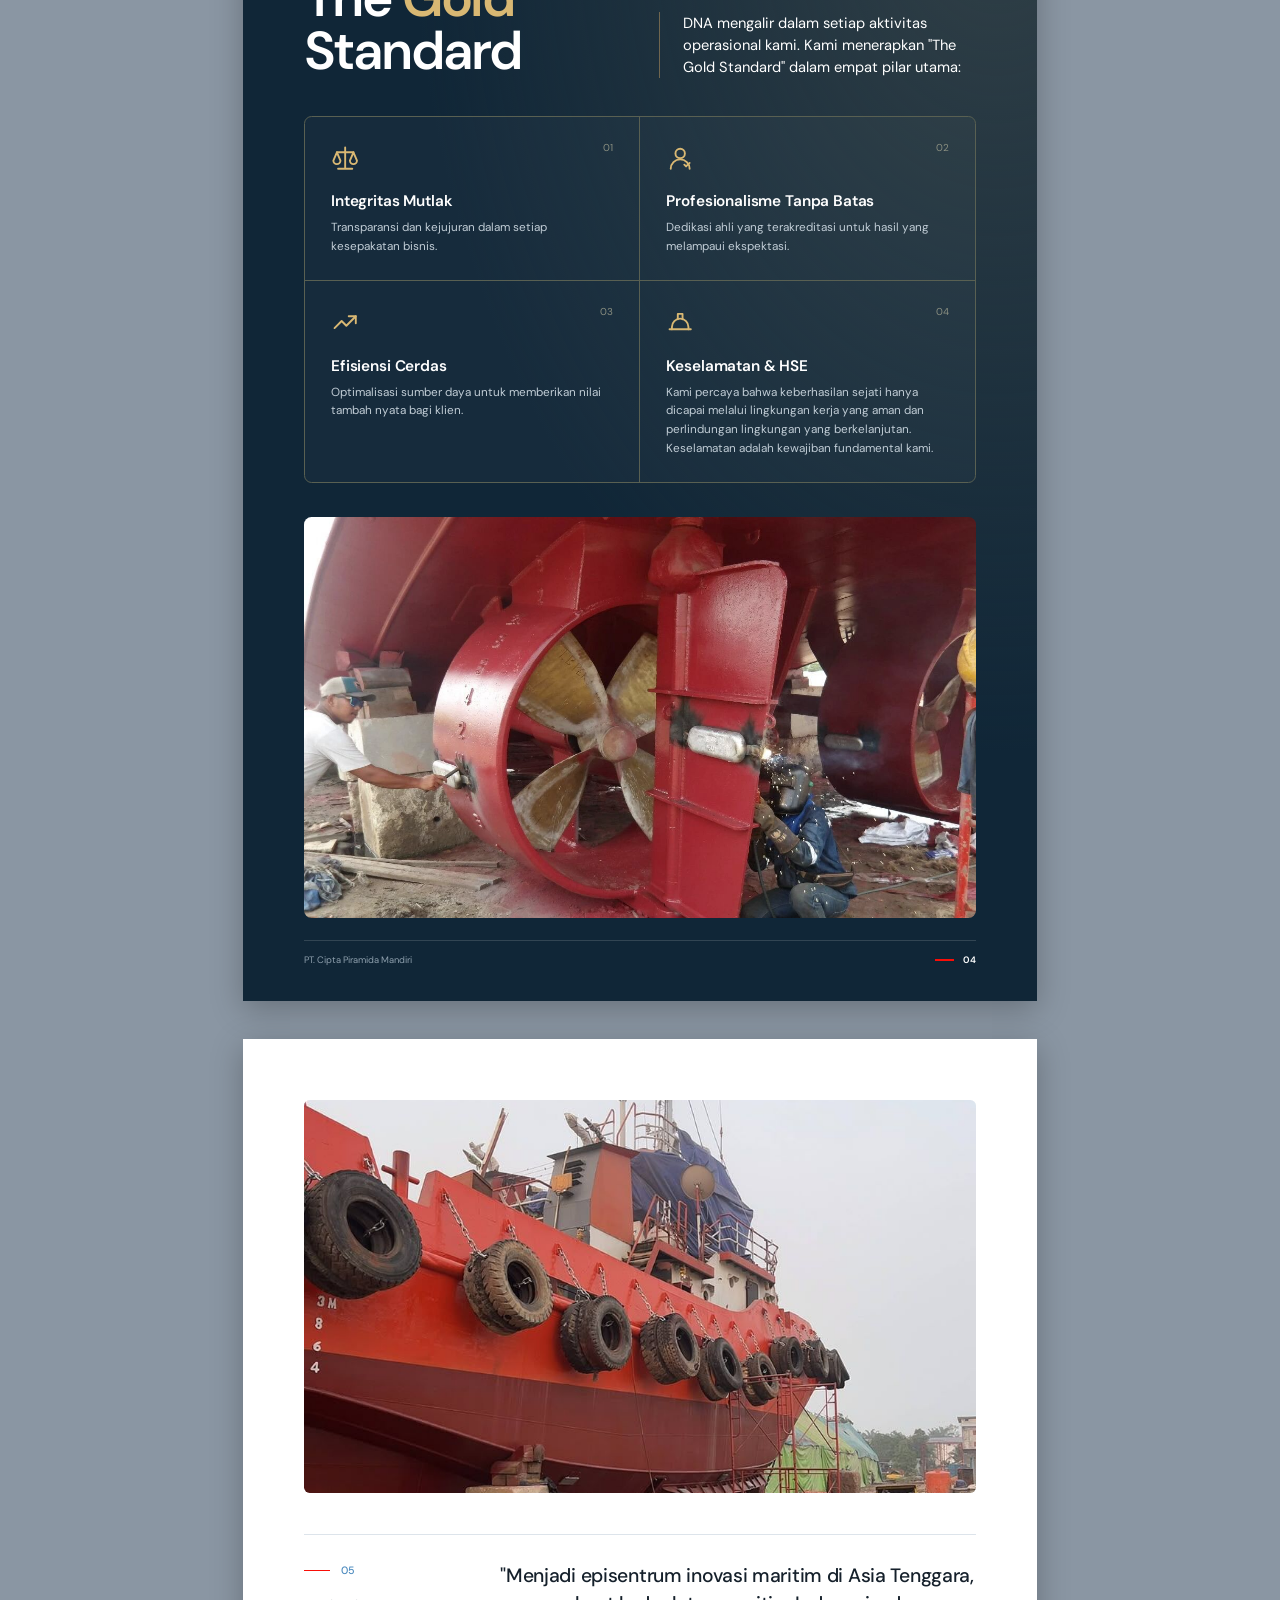
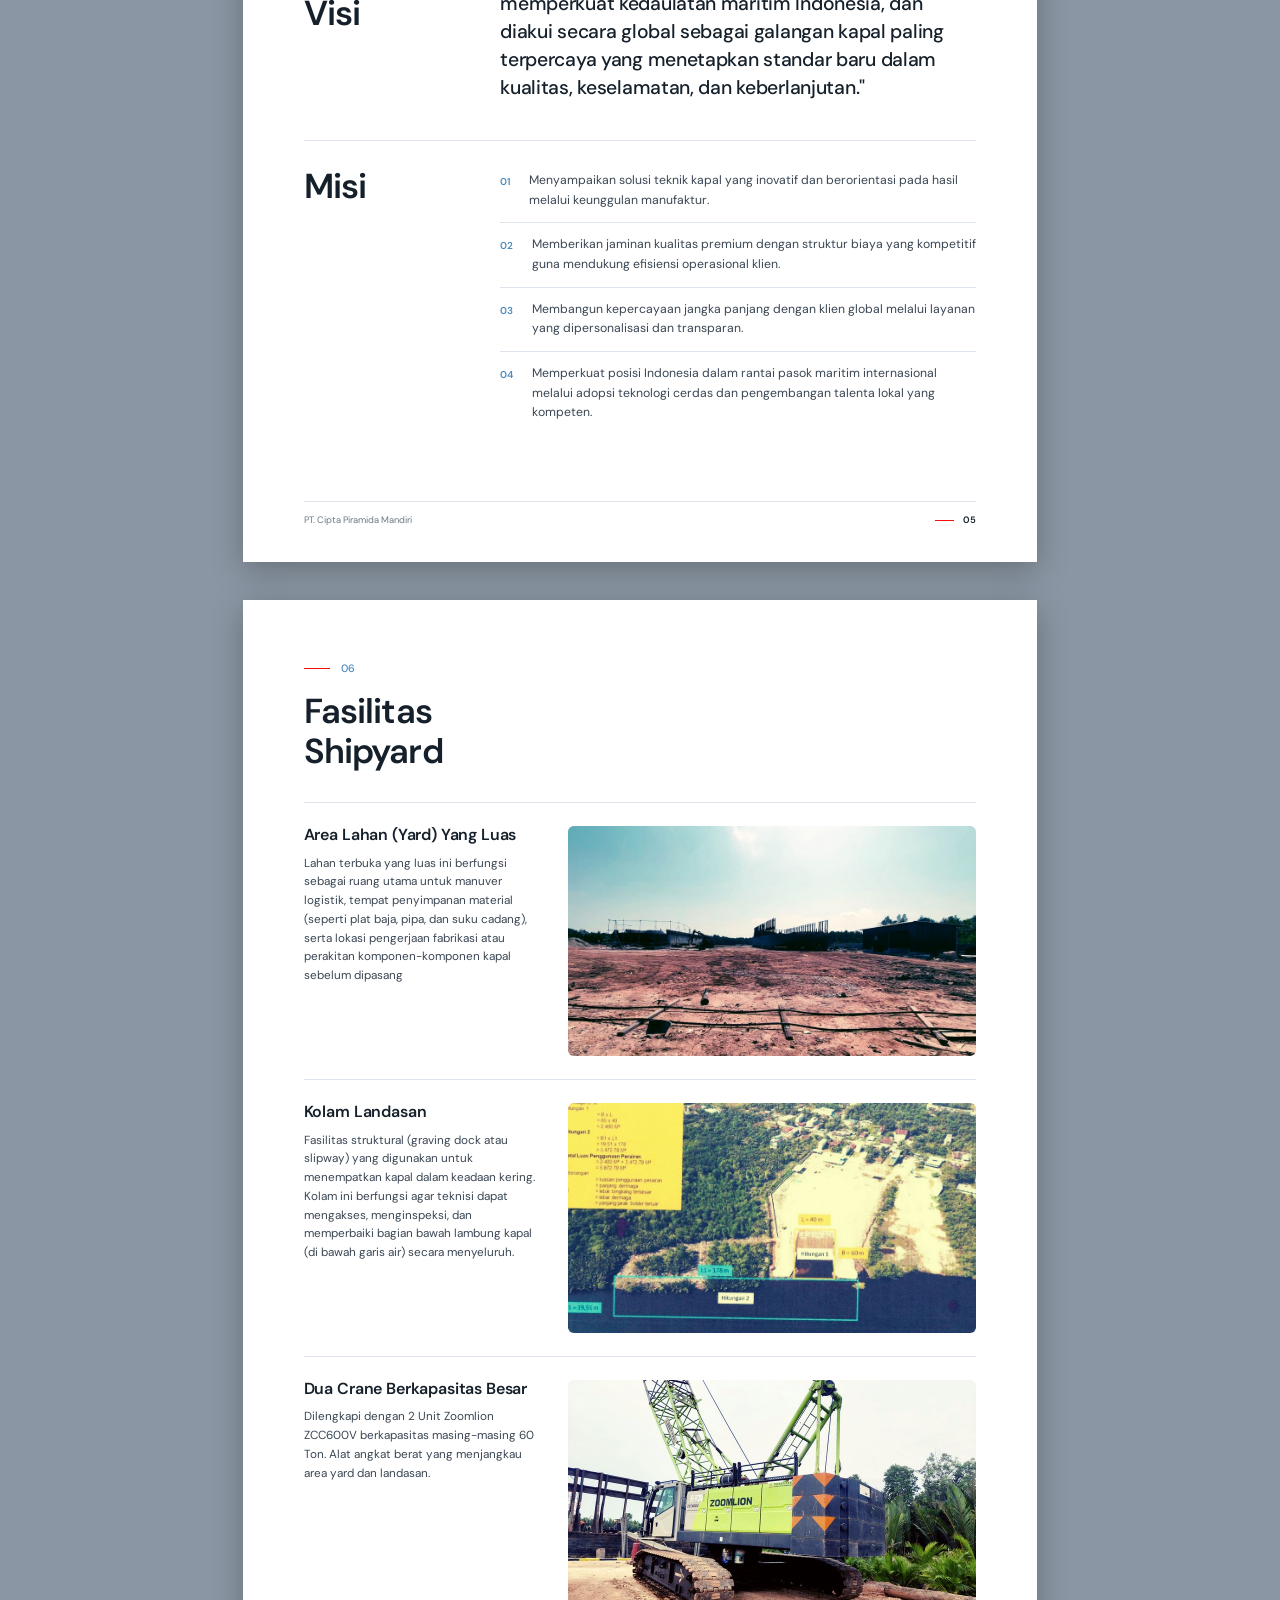
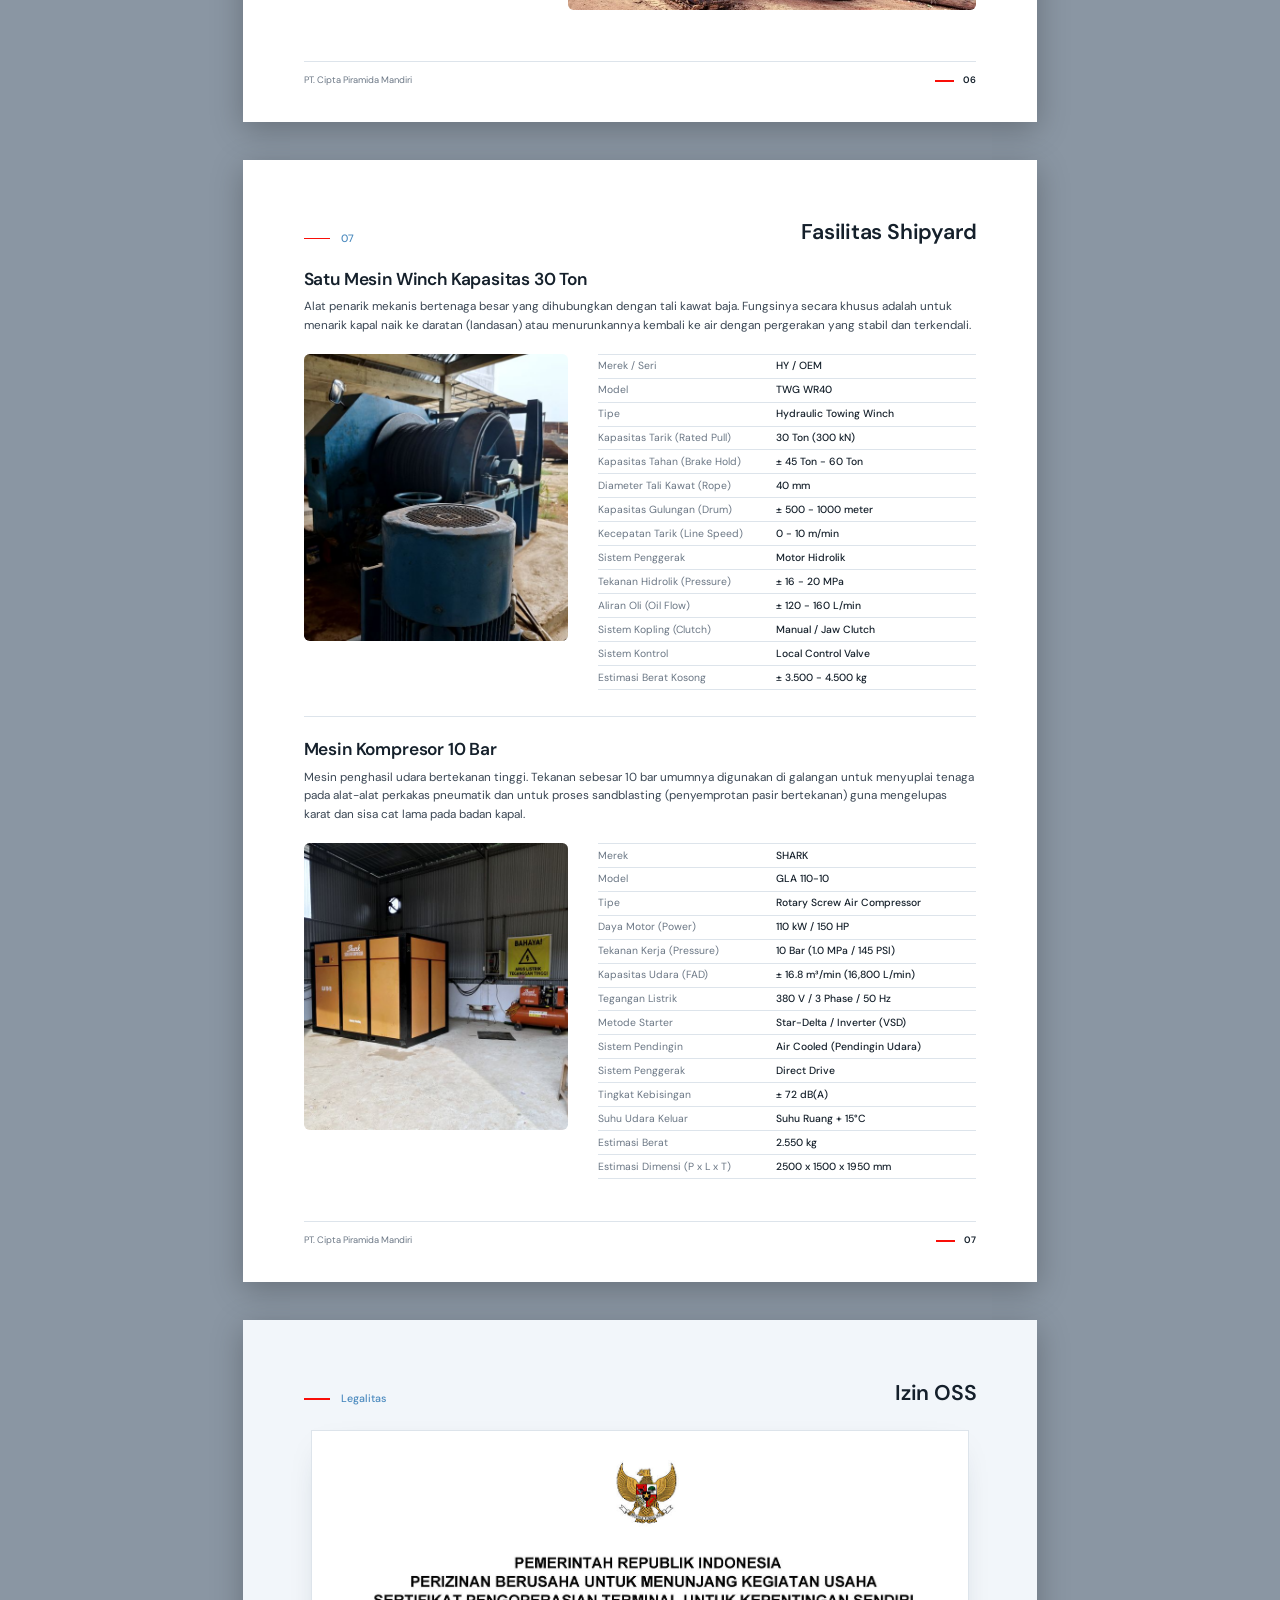
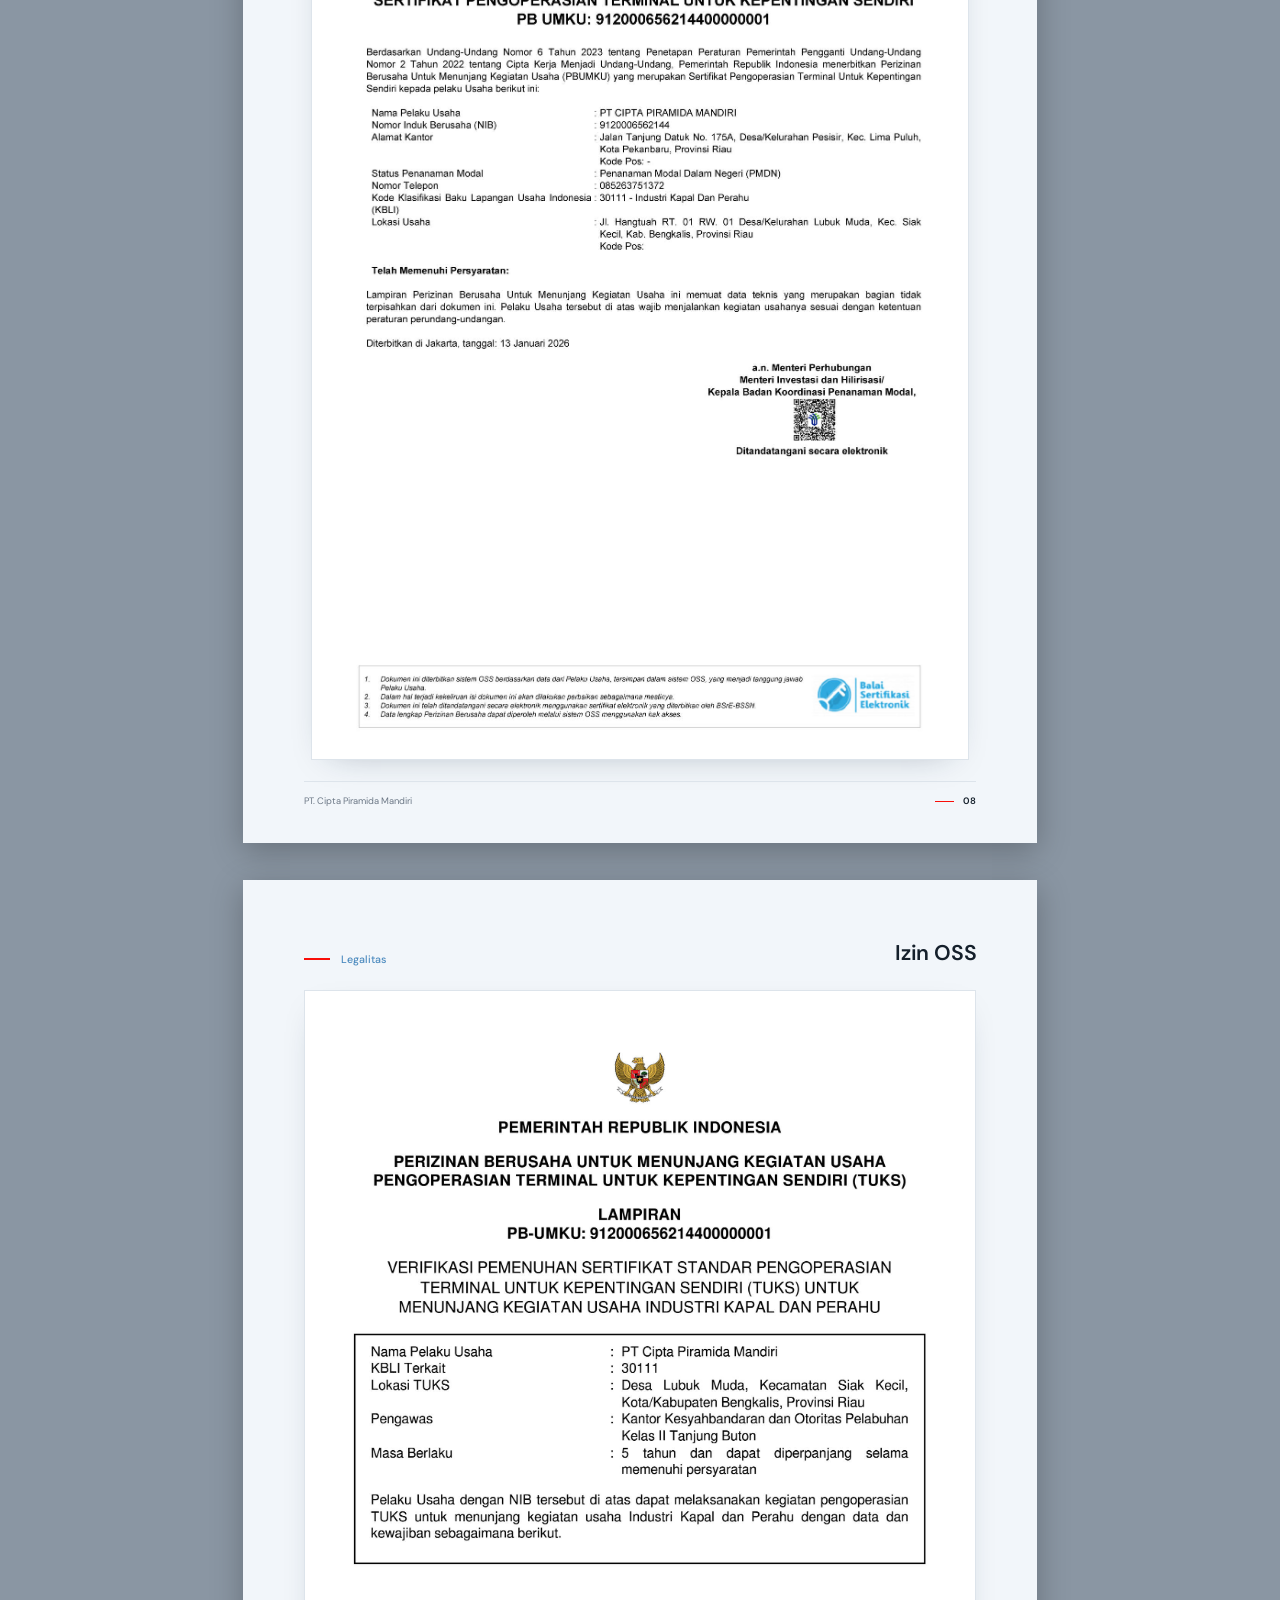
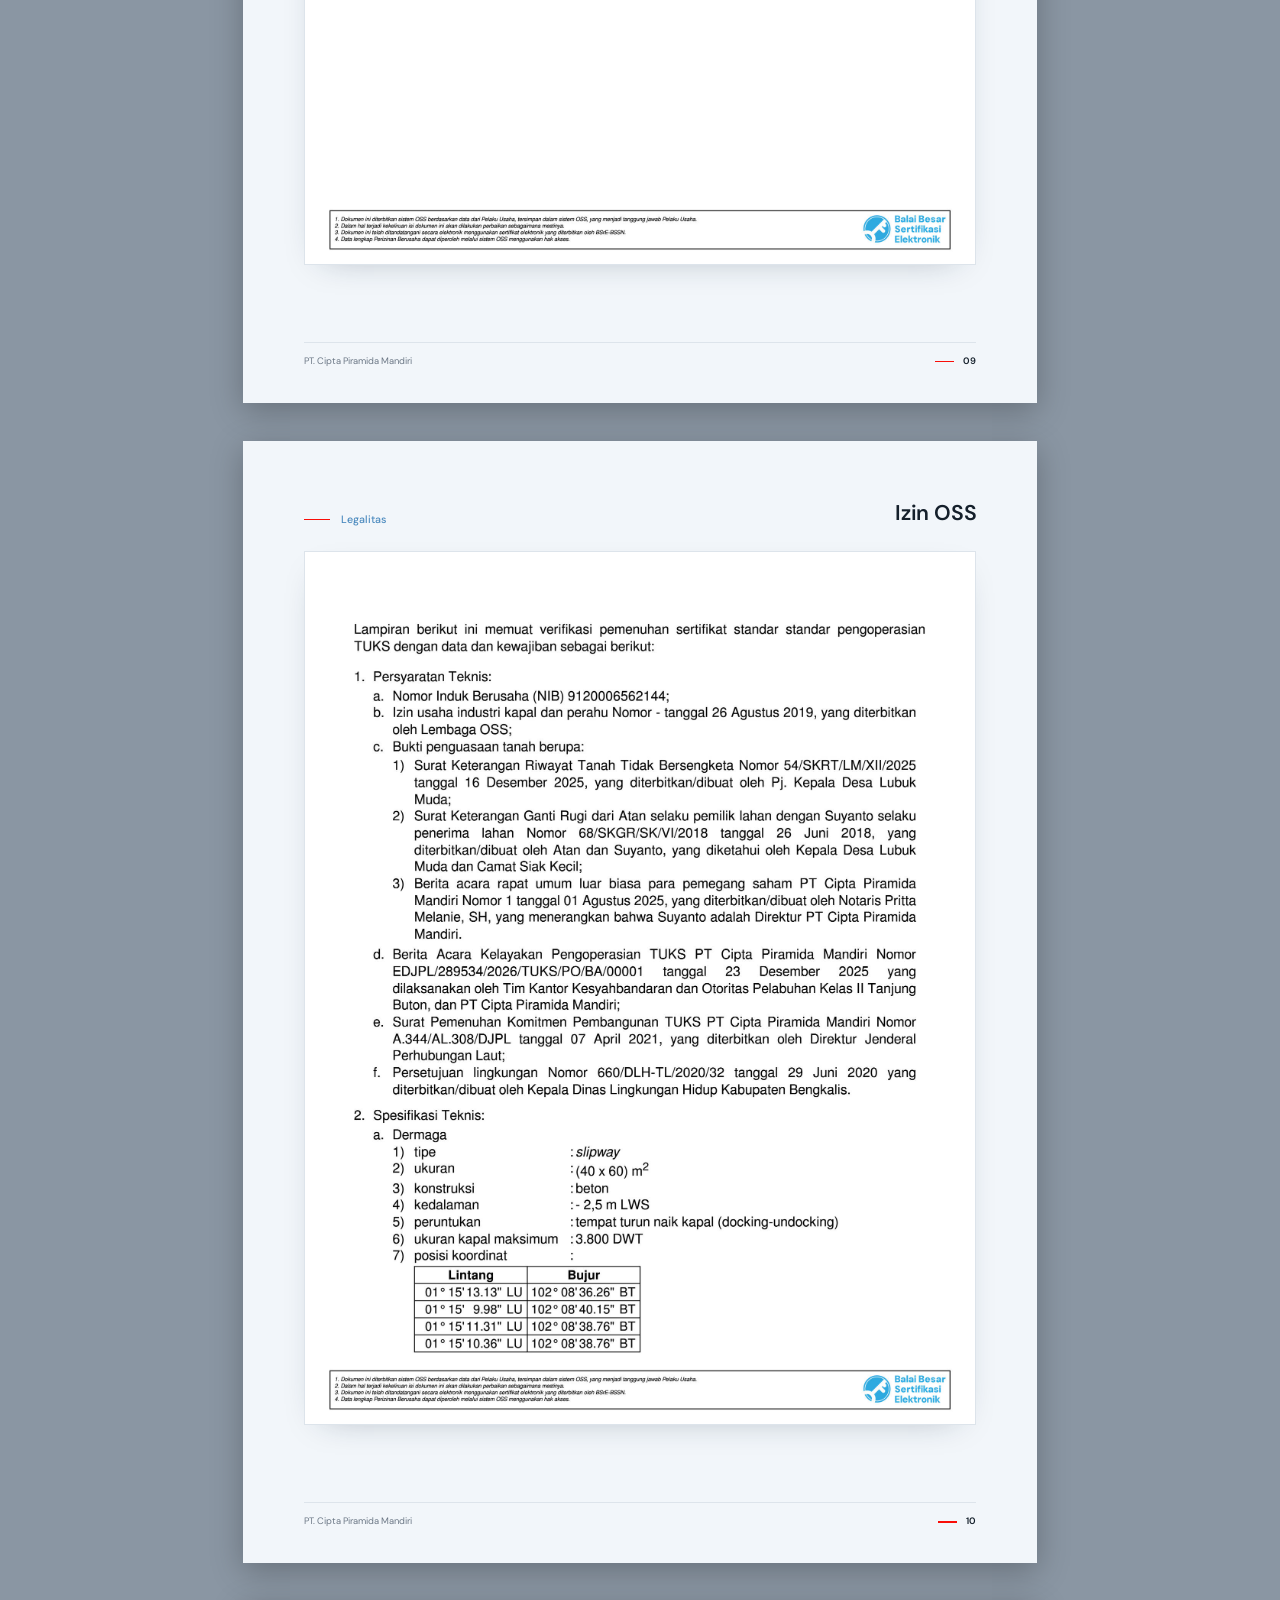
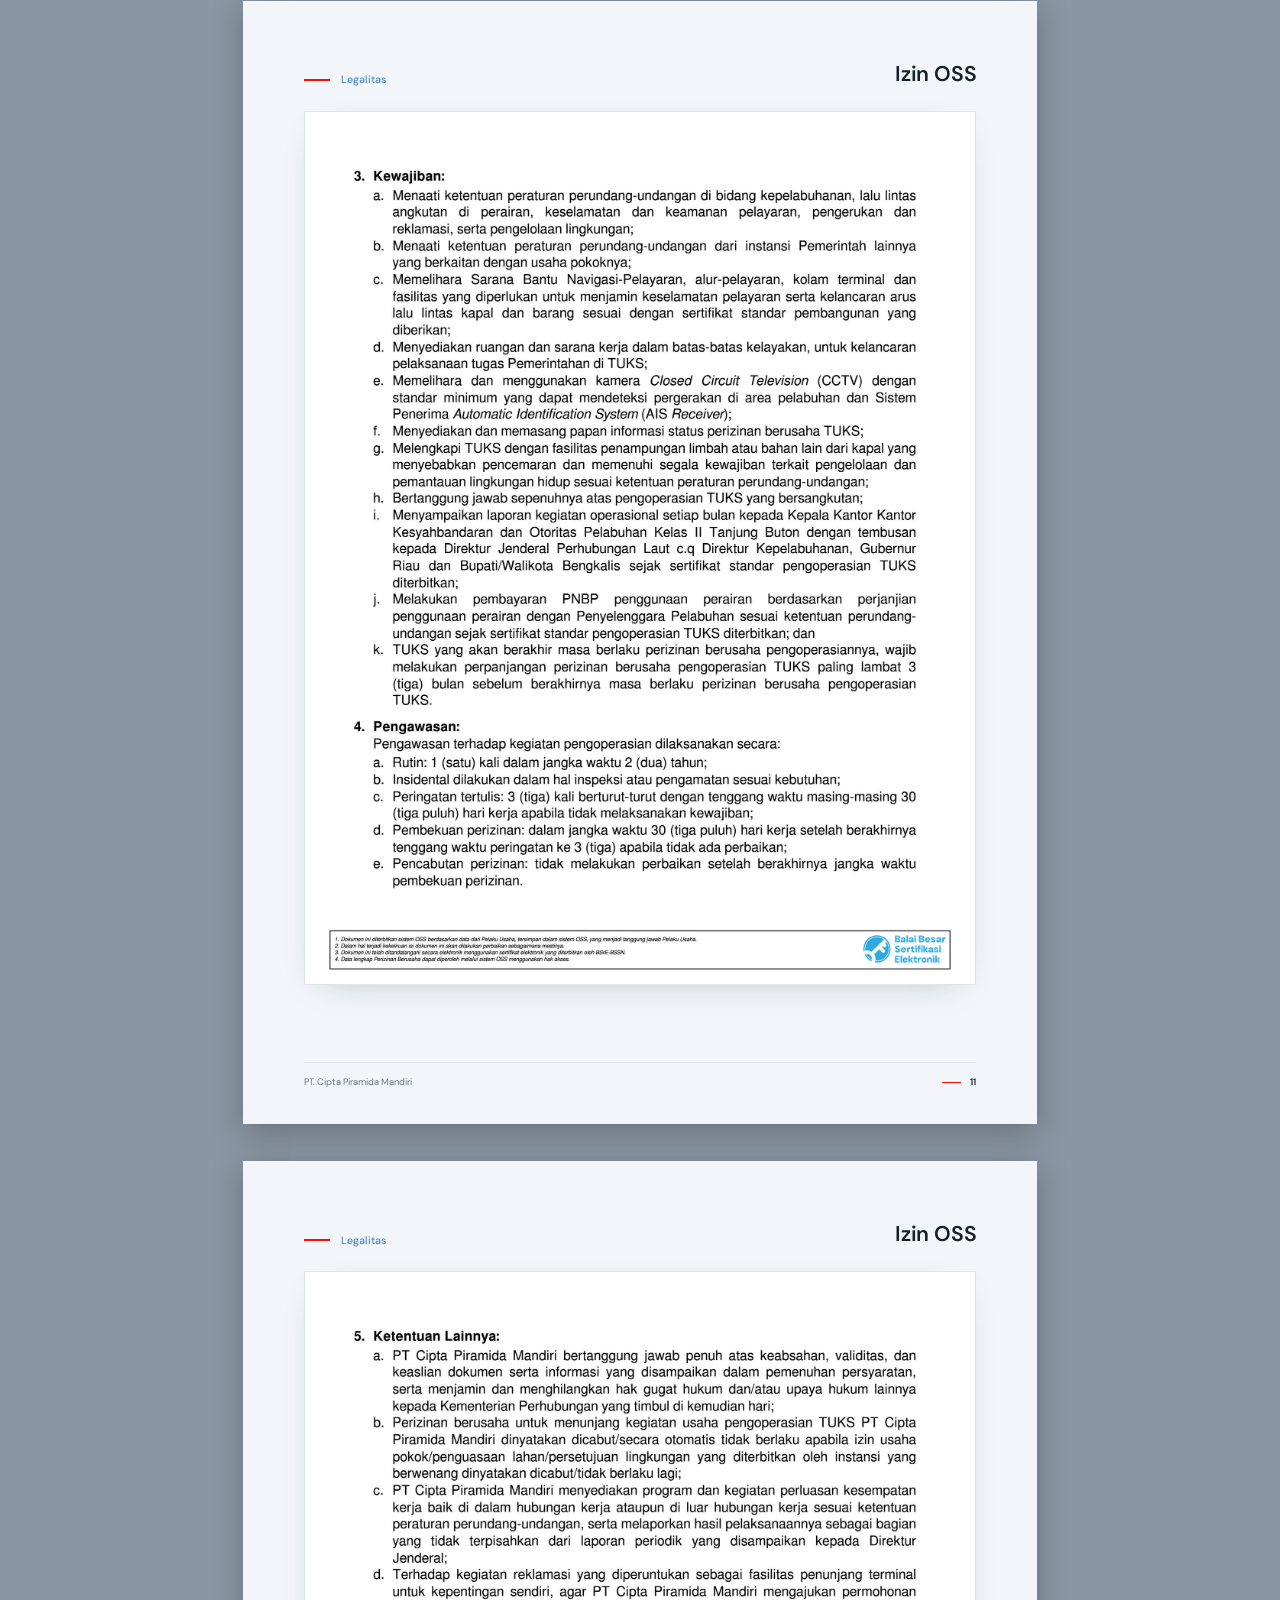
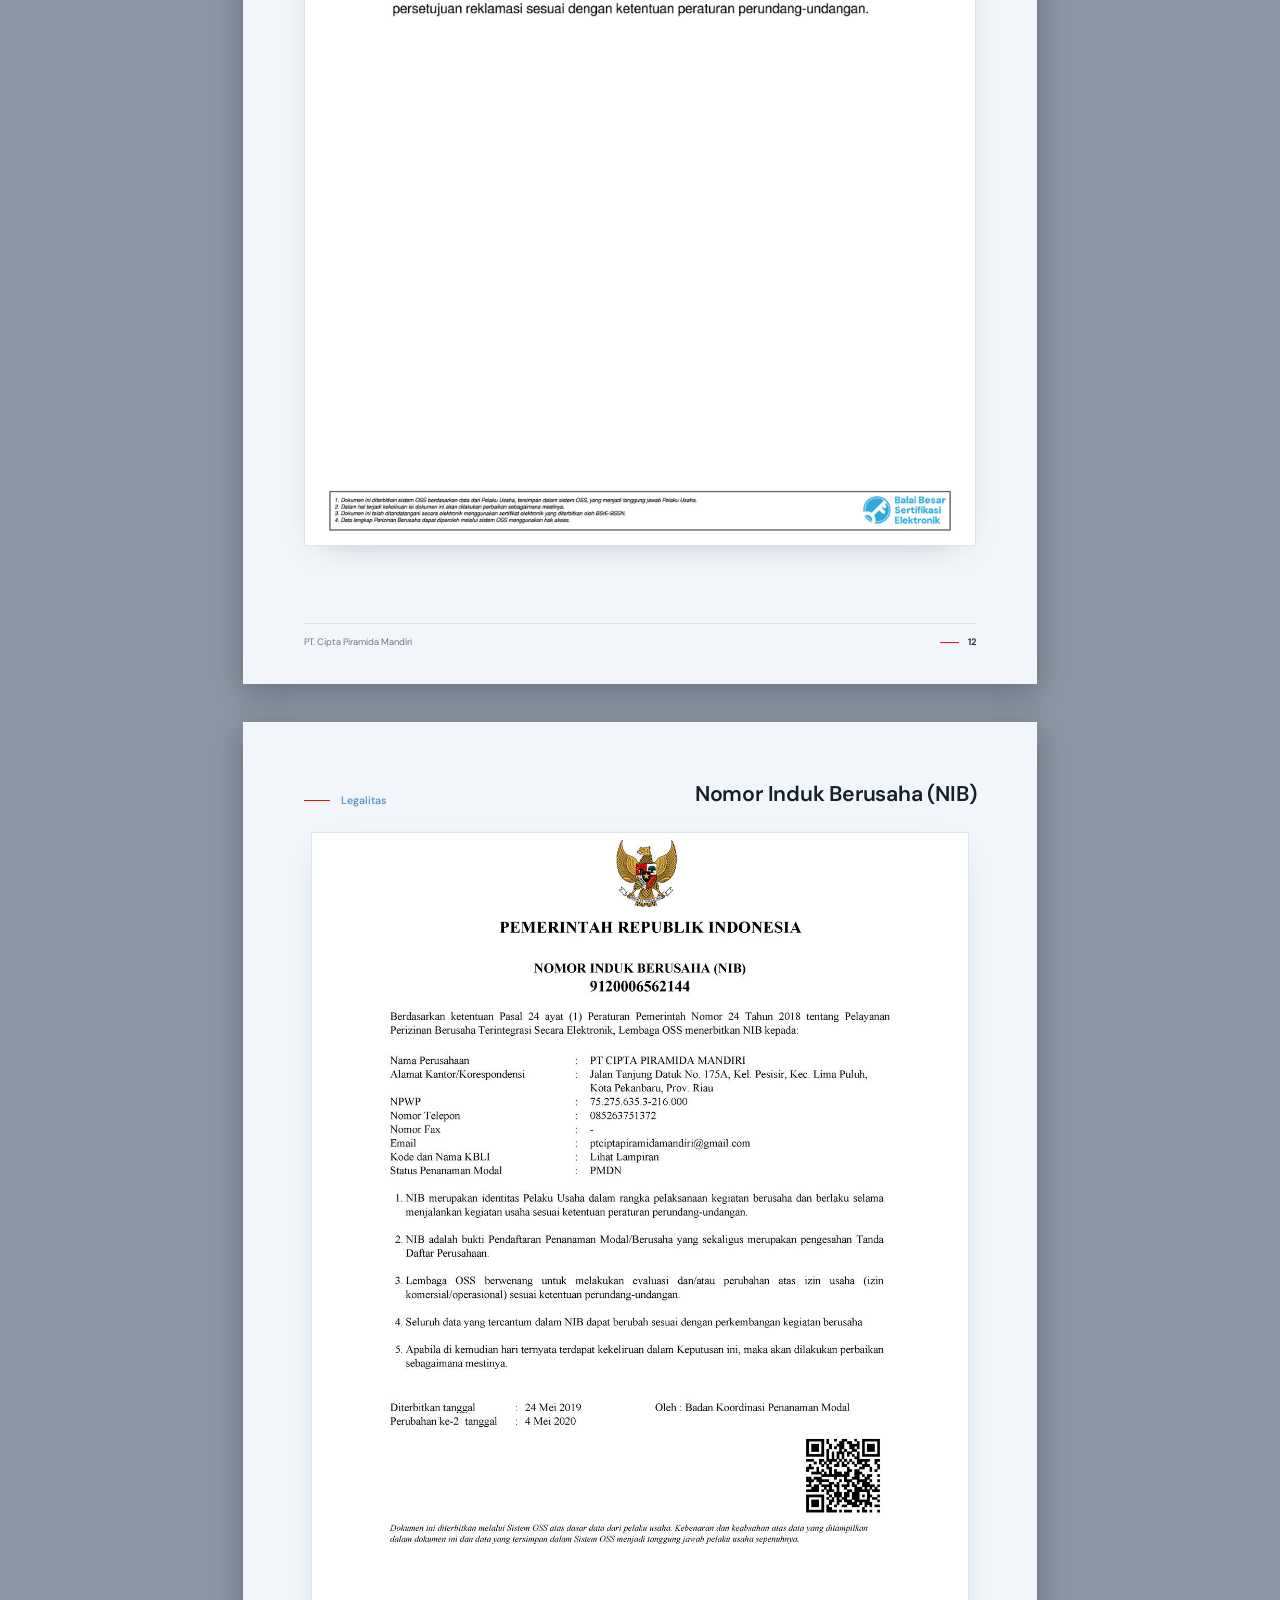
==== commit 92e1bf24: "Company profile draft: single crane photo, drop facilities header photo, landscape Visi layout Co-Au" ====
--- a/compro/company-profile.html
+++ b/compro/company-profile.html
@@ -174,22 +174,21 @@
 .gold-photo img { border-radius: 2mm; filter: saturate(.9); }
 
 /* ---------- Vision & mission ---------- */
-.vm-top { display: grid; grid-template-columns: 62mm 1fr; grid-template-rows: minmax(0,1fr); gap: 10mm; height: 136mm; margin-bottom: 12mm; }
-.vm-vision { display: flex; flex-direction: column; justify-content: center; }
-.vm-vision blockquote { margin: 0; font-size: 16pt; line-height: 1.42; letter-spacing: -0.015em; color: var(--ink); font-weight: 500; }
-.vm-mission h2 { margin-bottom: 6mm; }
-.vm-list { display: grid; grid-template-columns: 1fr 1fr; gap: 0 10mm; }
-.vm-list li { display: flex; gap: 4mm; padding: 6mm 0; border-top: 1px solid var(--line); font-size: 9.2pt; color: var(--text); }
+.vm-photo { height: 104mm; margin-bottom: 11mm; }
+.vm-row { display: grid; grid-template-columns: 44mm 1fr; gap: 8mm; padding-top: 7mm; border-top: 1px solid var(--line); }
+.vm-row + .vm-row { margin-top: 10mm; }
+.vm-row blockquote { margin: 0; font-size: 14.5pt; line-height: 1.45; letter-spacing: -0.015em; color: var(--ink); font-weight: 500; }
+.vm-list li { display: flex; gap: 5mm; padding: 3.2mm 0; border-bottom: 1px solid var(--line); font-size: 9.2pt; color: var(--text); }
+.vm-list li:first-child { padding-top: 1mm; }
+.vm-list li:last-child { border-bottom: 0; }
 .vm-list li span { font-size: 7.5pt; font-weight: 600; color: var(--blue); padding-top: .8mm; }
 
 /* ---------- Facilities ---------- */
-.fac-head { display: grid; grid-template-columns: 1fr 98mm; grid-template-rows: minmax(0,1fr); gap: 8mm; height: 42mm; margin-bottom: 8mm; }
-.fac-head > div { display: flex; flex-direction: column; justify-content: flex-end; }
+.fac-head { margin-bottom: 8mm; }
 .fac-block { display: grid; grid-template-columns: 62mm 1fr; gap: 8mm; padding: 6mm 0; border-top: 1px solid var(--line); }
 .fac-block h3 { font-size: 12pt; margin-bottom: 2.5mm; }
 .fac-block p { margin: 0; font-size: 8.8pt; }
-.fac-block .media { height: 56mm; }
-.fac-block .media.two { display: grid; grid-template-columns: 1fr 1fr; grid-template-rows: minmax(0,1fr); gap: 3mm; }
+.fac-block .media { height: 61mm; }
 .fac-cont { display: flex; align-items: baseline; justify-content: space-between; margin-bottom: 6mm; }
 .fac-cont h2 { font-size: 16pt; }
 .eq { padding: 6mm 0 0; border-top: 1px solid var(--line); }
@@ -400,16 +399,18 @@
 
 <!-- ============ VISION & MISSION ============ -->
 <section class="page">
-  <div class="vm-top">
-    <img class="ph" src="../assets/img/dok/tugboat-yard.jpg" alt="" style="object-position:42% 50%">
-    <div class="vm-vision">
+  <div class="vm-photo"><img class="ph" src="../assets/img/dok/tugboat-yard.jpg" alt="" style="object-position:50% 45%"></div>
+  <div class="vm-row">
+    <div>
       <p class="eyebrow">05</p>
-      <h2 class="title" style="margin-bottom:7mm">Visi</h2>
-      <blockquote>"Menjadi episentrum inovasi maritim di Asia Tenggara, memperkuat kedaulatan maritim Indonesia, dan diakui secara global sebagai galangan kapal paling terpercaya yang menetapkan standar baru dalam kualitas, keselamatan, dan keberlanjutan."</blockquote>
-    </div>
-  </div>
-  <div class="vm-mission">
-    <h2 class="title">Misi</h2>
+      <h2 class="title">Visi</h2>
+    </div>
+    <blockquote>"Menjadi episentrum inovasi maritim di Asia Tenggara, memperkuat kedaulatan maritim Indonesia, dan diakui secara global sebagai galangan kapal paling terpercaya yang menetapkan standar baru dalam kualitas, keselamatan, dan keberlanjutan."</blockquote>
+  </div>
+  <div class="vm-row">
+    <div>
+      <h2 class="title">Misi</h2>
+    </div>
     <ol class="vm-list">
       <li><span>01</span>Menyampaikan solusi teknik kapal yang inovatif dan berorientasi pada hasil melalui keunggulan manufaktur.</li>
       <li><span>02</span>Memberikan jaminan kualitas premium dengan struktur biaya yang kompetitif guna mendukung efisiensi operasional klien.</li>
@@ -427,7 +428,6 @@
       <p class="eyebrow">06</p>
       <h2 class="title">Fasilitas<br>Shipyard</h2>
     </div>
-    <img class="ph" src="../assets/img/dok/tongkang-landasan.jpg" alt="">
   </div>
   <div class="fac-block">
     <div>
@@ -448,10 +448,7 @@
       <h3>Dua Crane Berkapasitas Besar</h3>
       <p>Dilengkapi dengan 2 Unit Zoomlion ZCC600V berkapasitas masing-masing 60 Ton. Alat angkat berat yang menjangkau area yard dan landasan.</p>
     </div>
-    <div class="media two">
-      <img class="ph" src="../assets/img/crane.jpg" alt="">
-      <img class="ph" src="../assets/img/dok/crane-konstruksi.jpg" alt="">
-    </div>
+    <div class="media"><img class="ph" src="../assets/img/crane.jpg" alt=""></div>
   </div>
   <div class="page-foot"><span>PT. Cipta Piramida Mandiri</span><span class="no">06</span></div>
 </section>
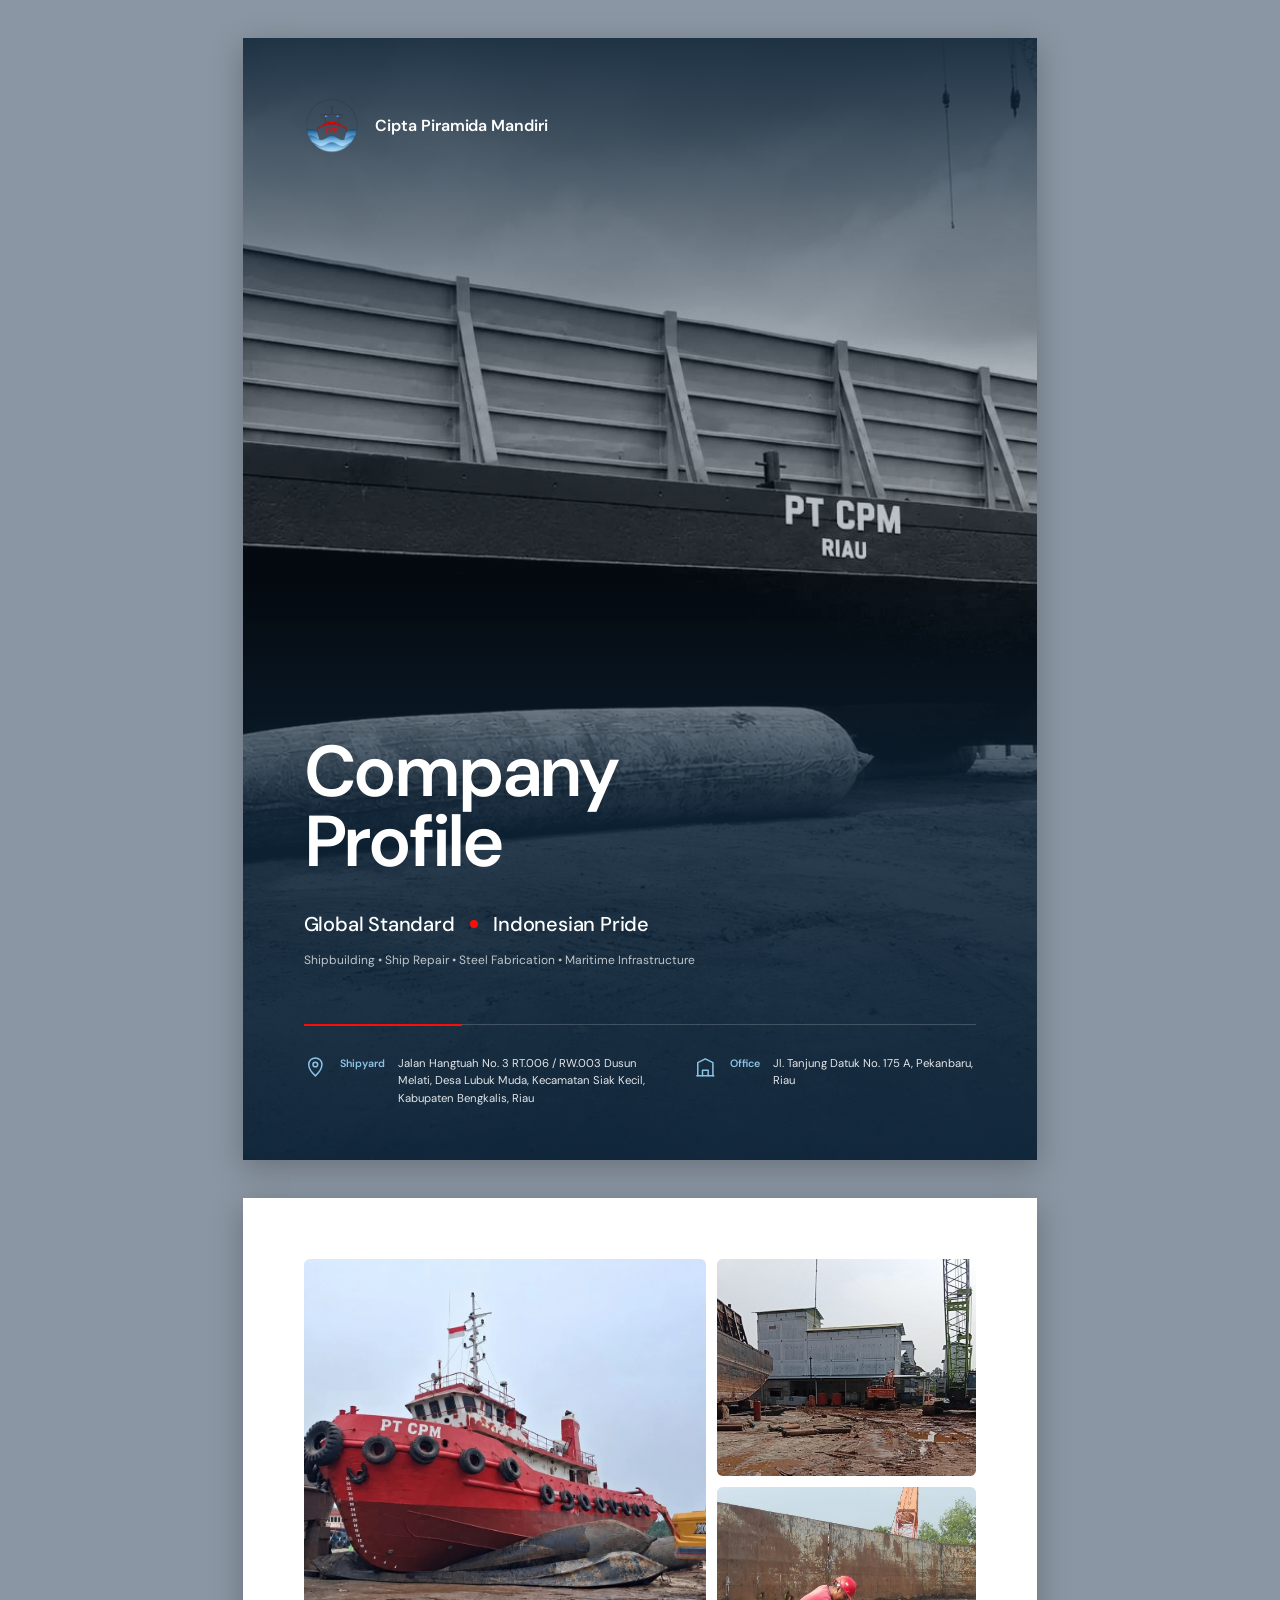
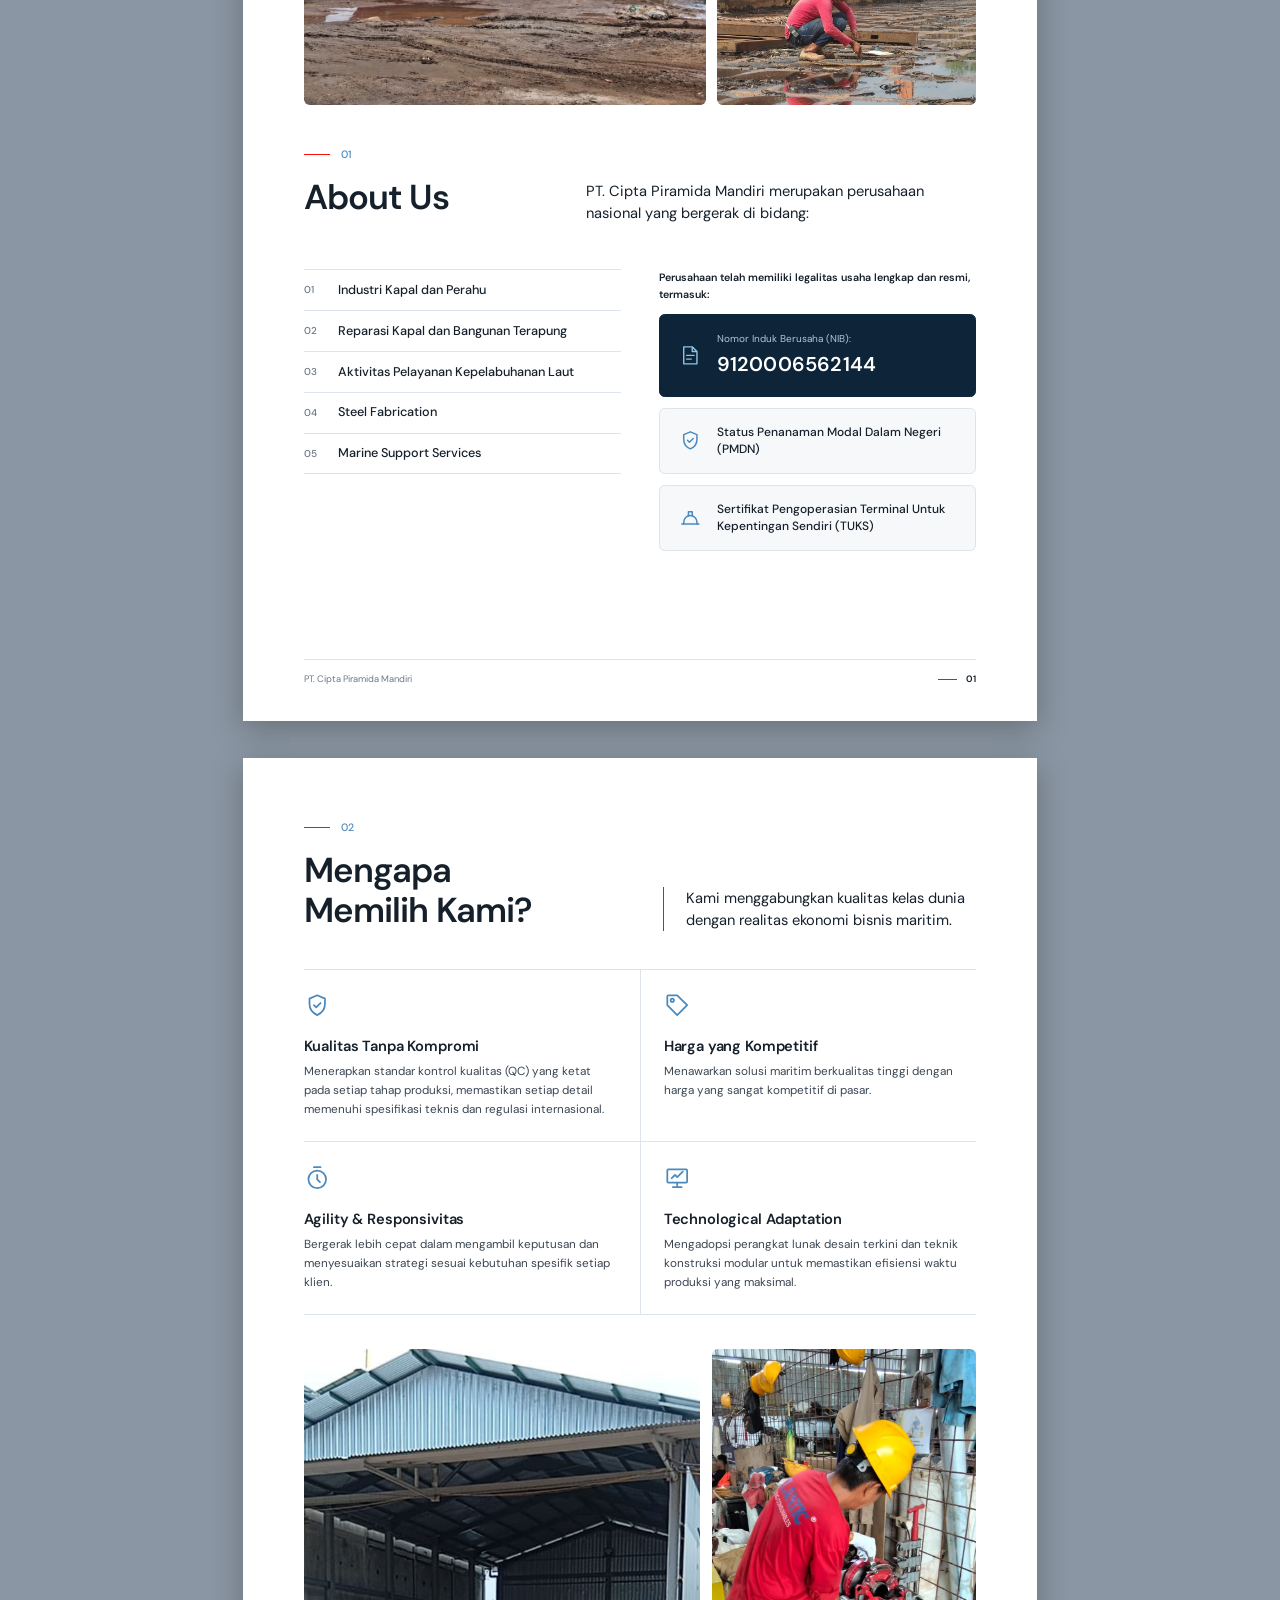
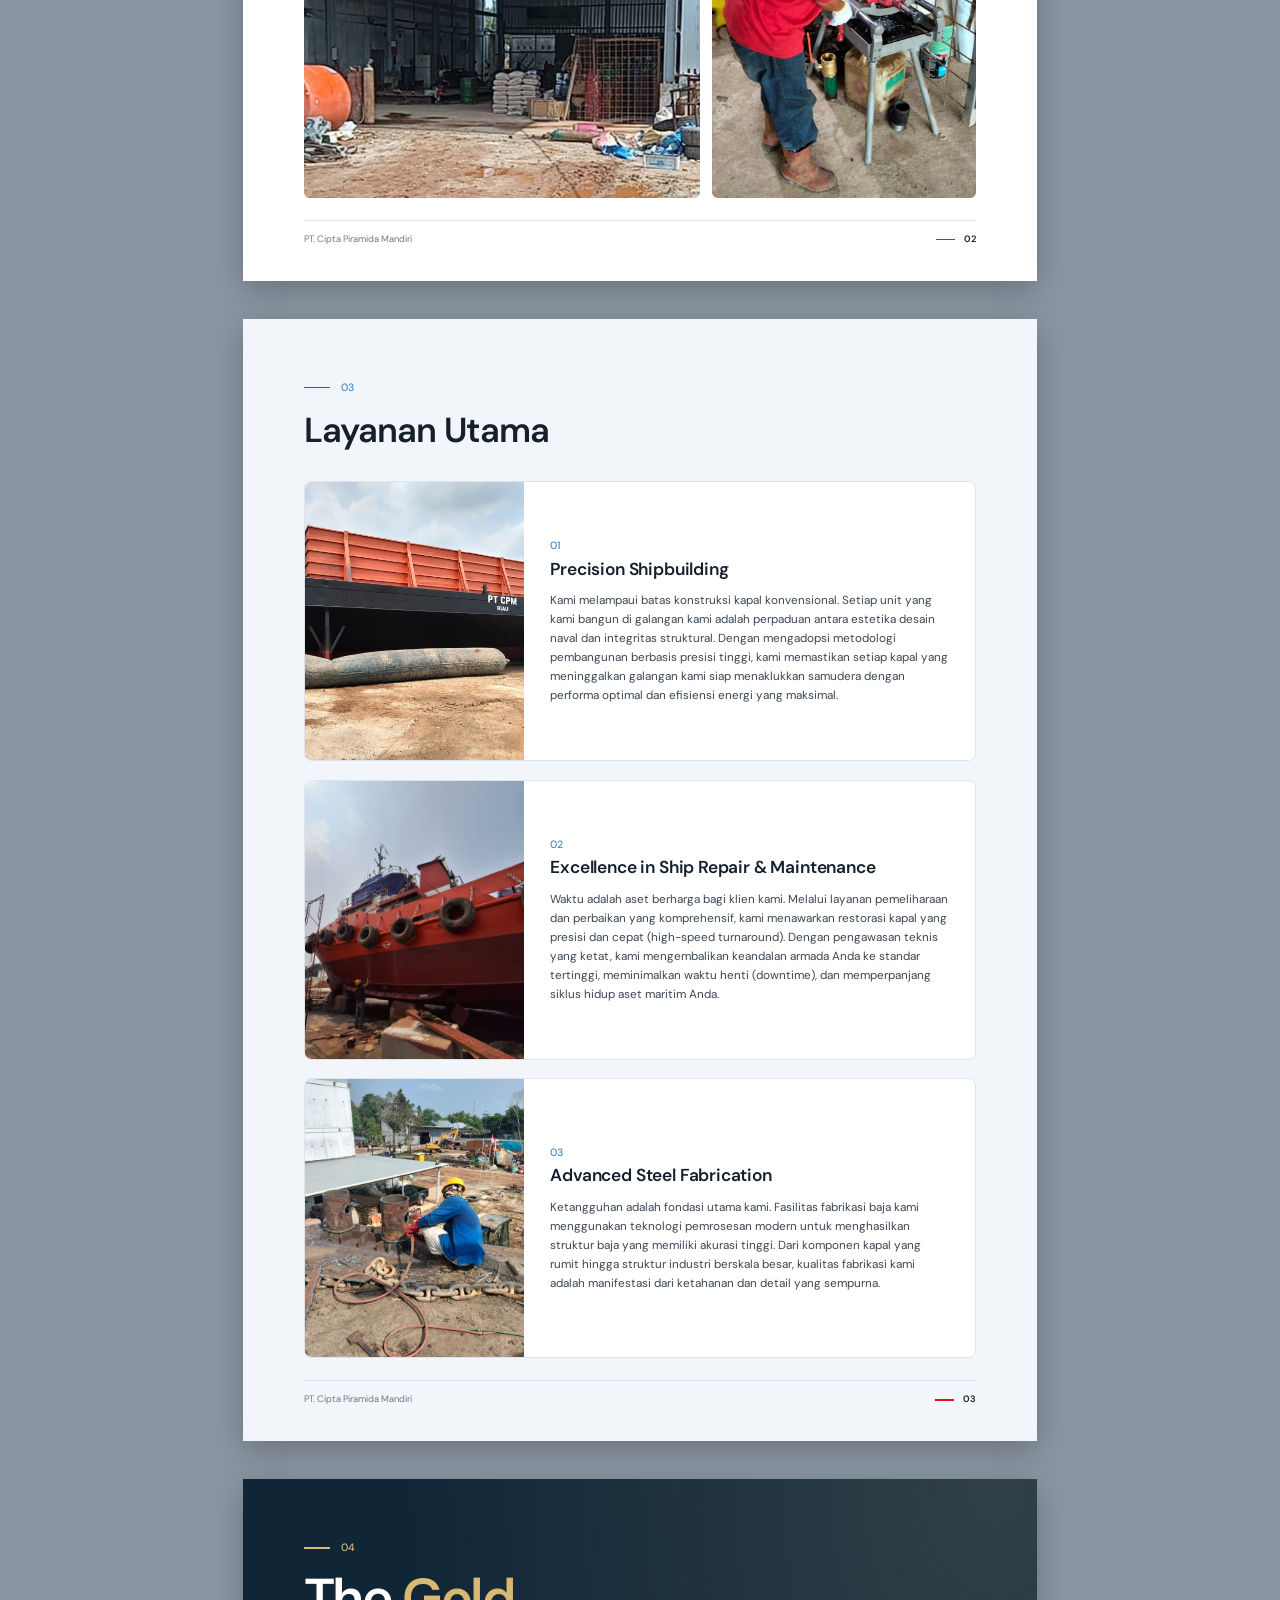
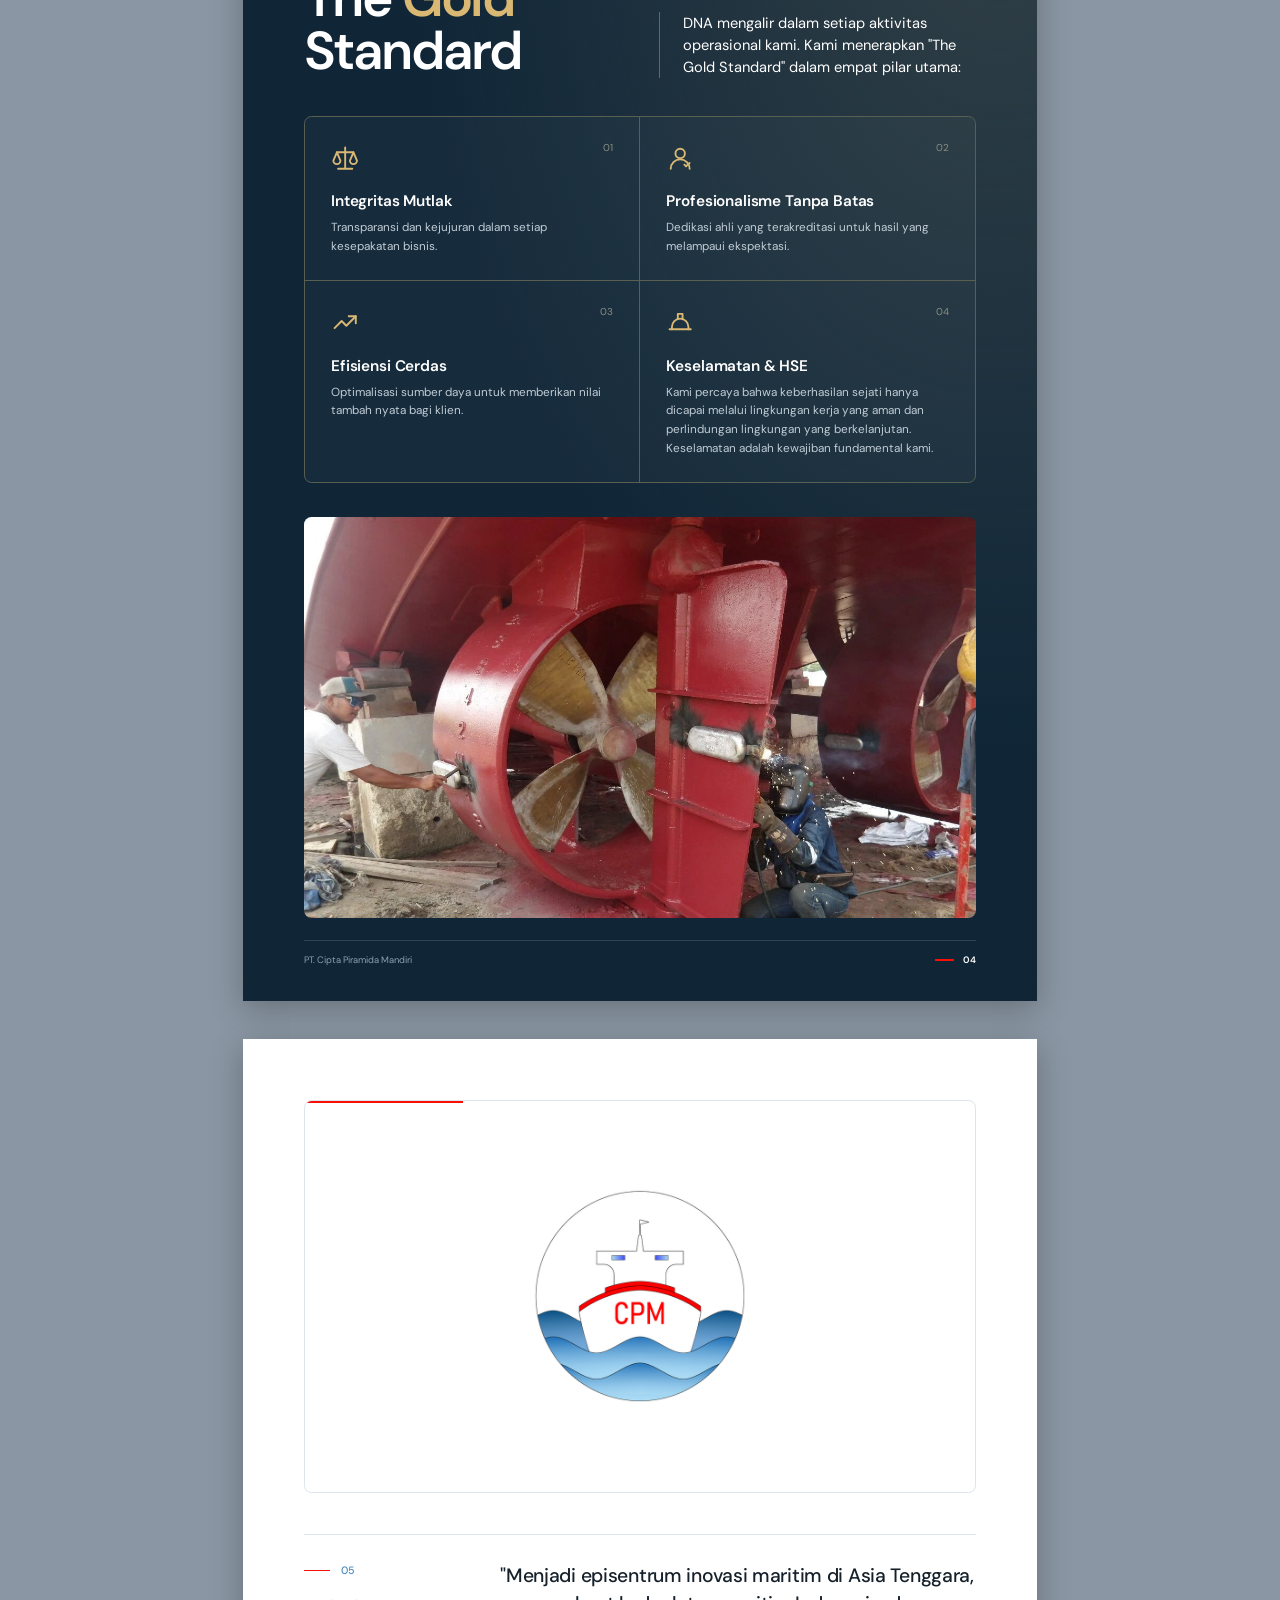
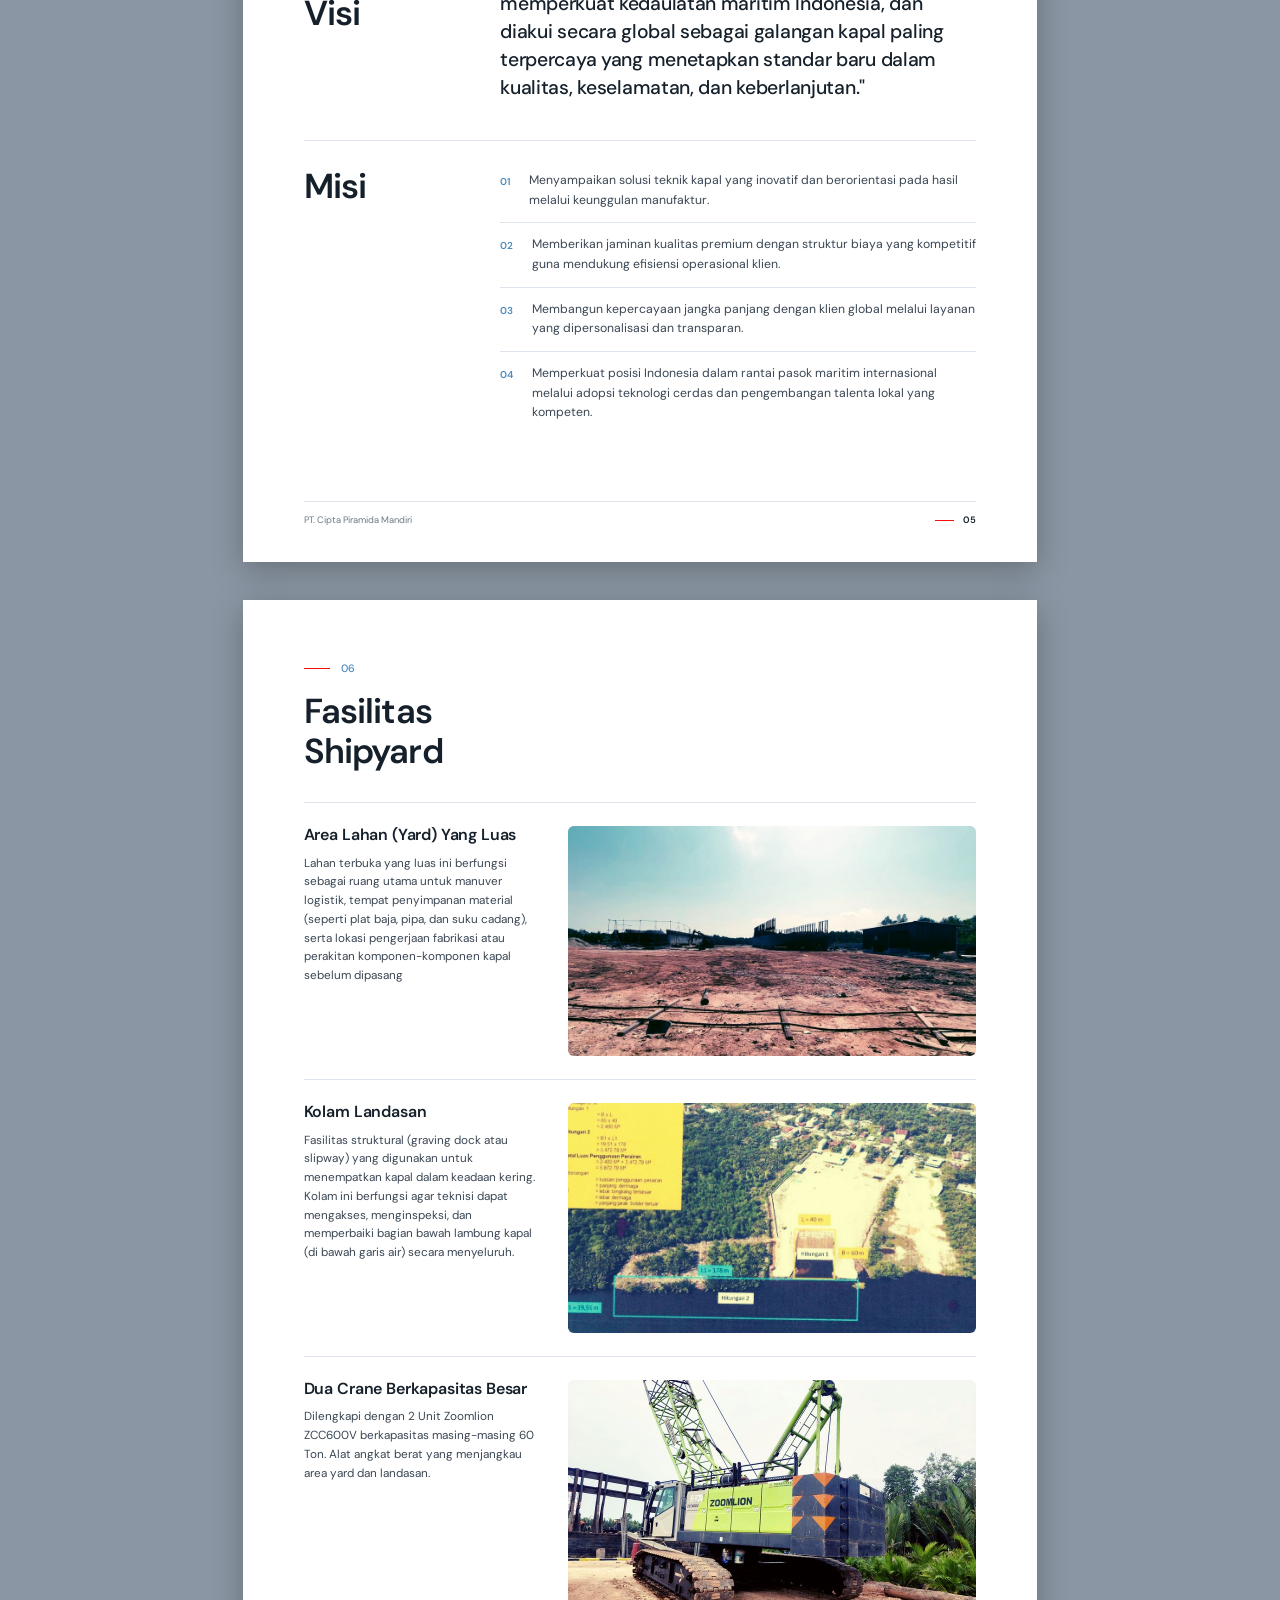
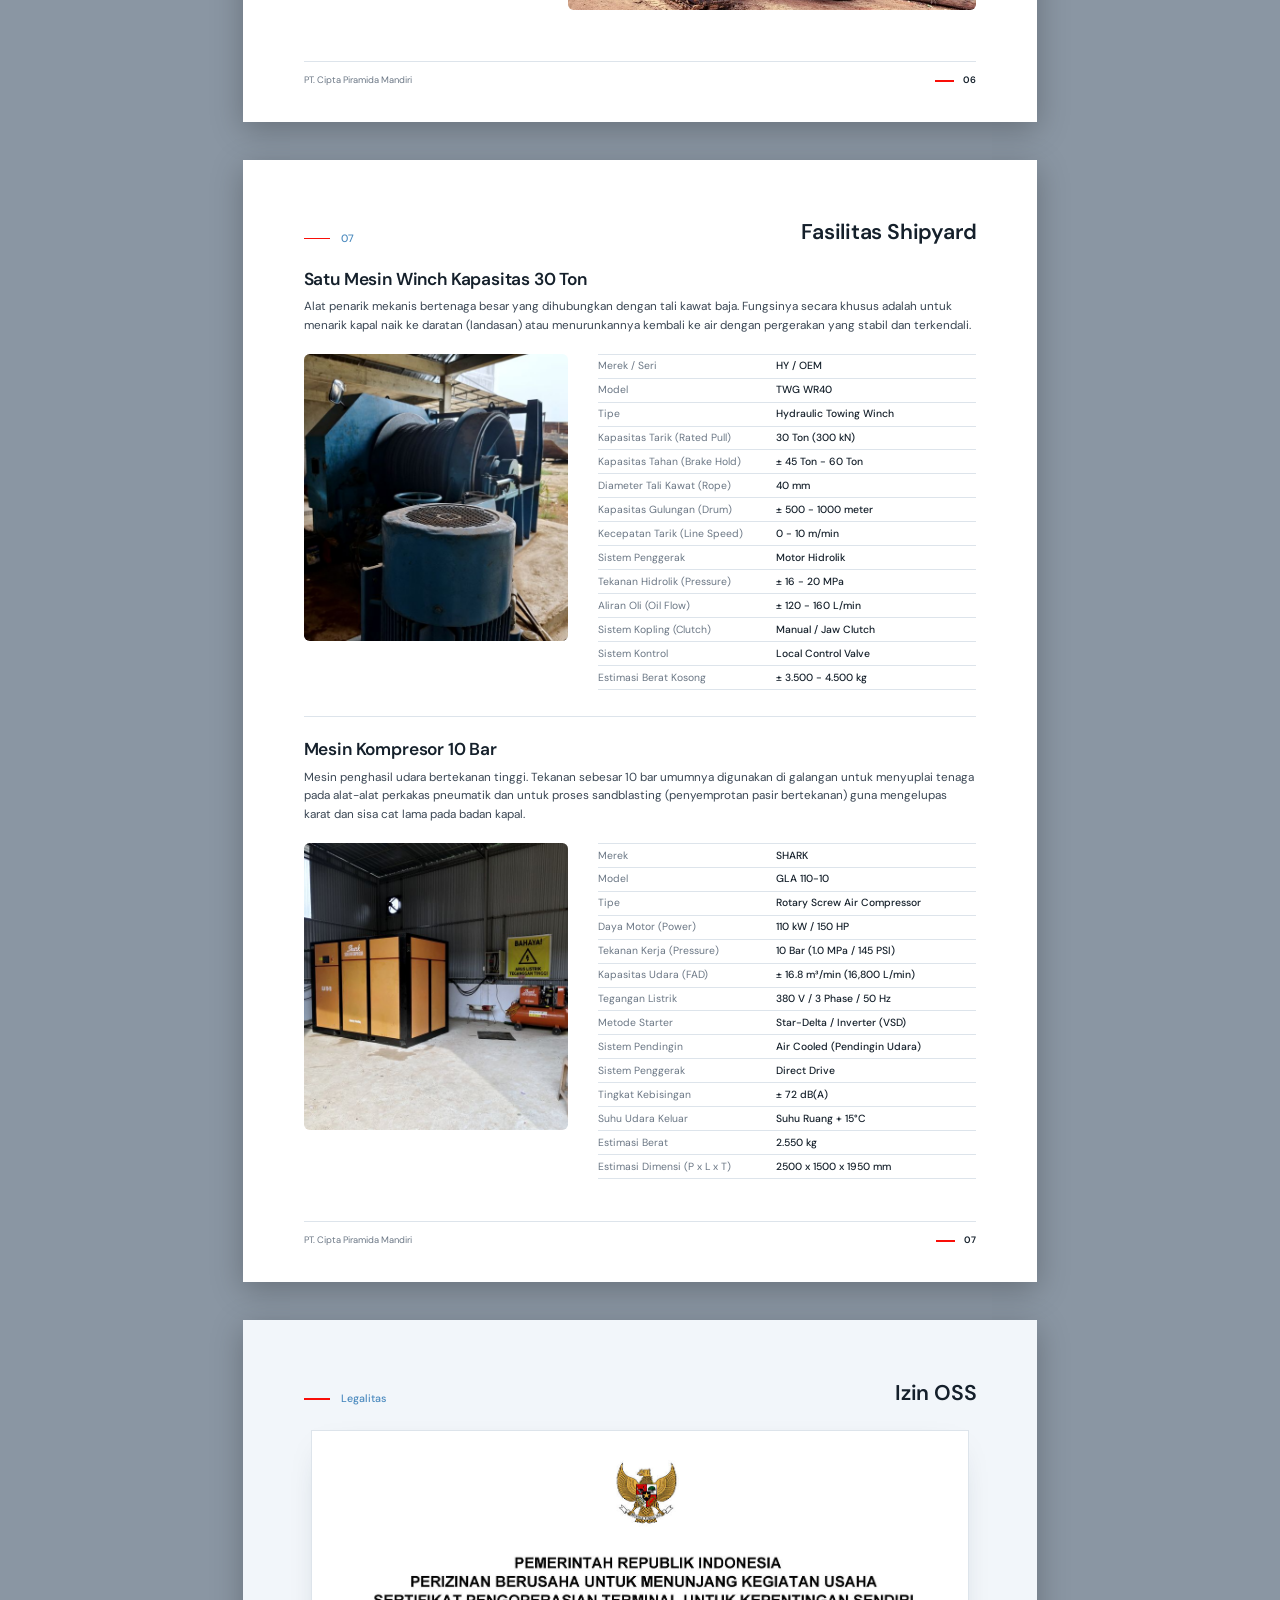
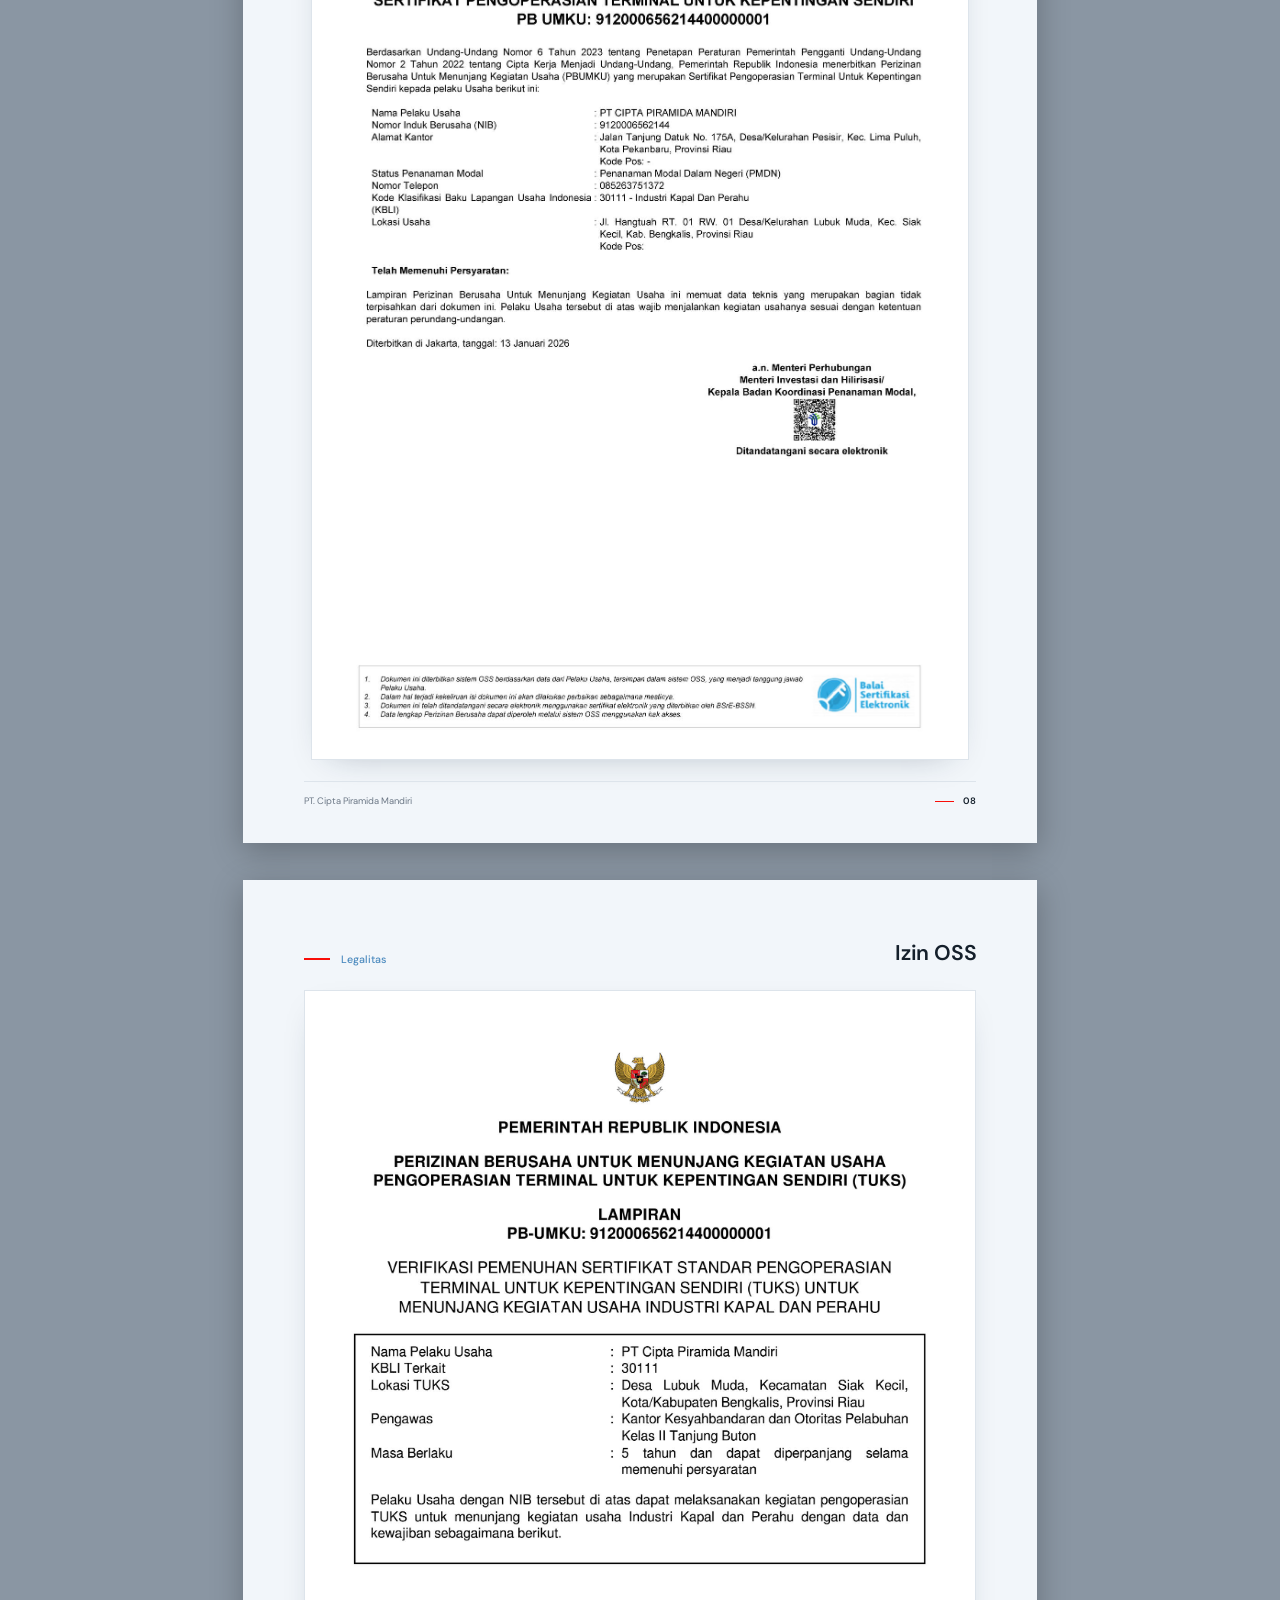
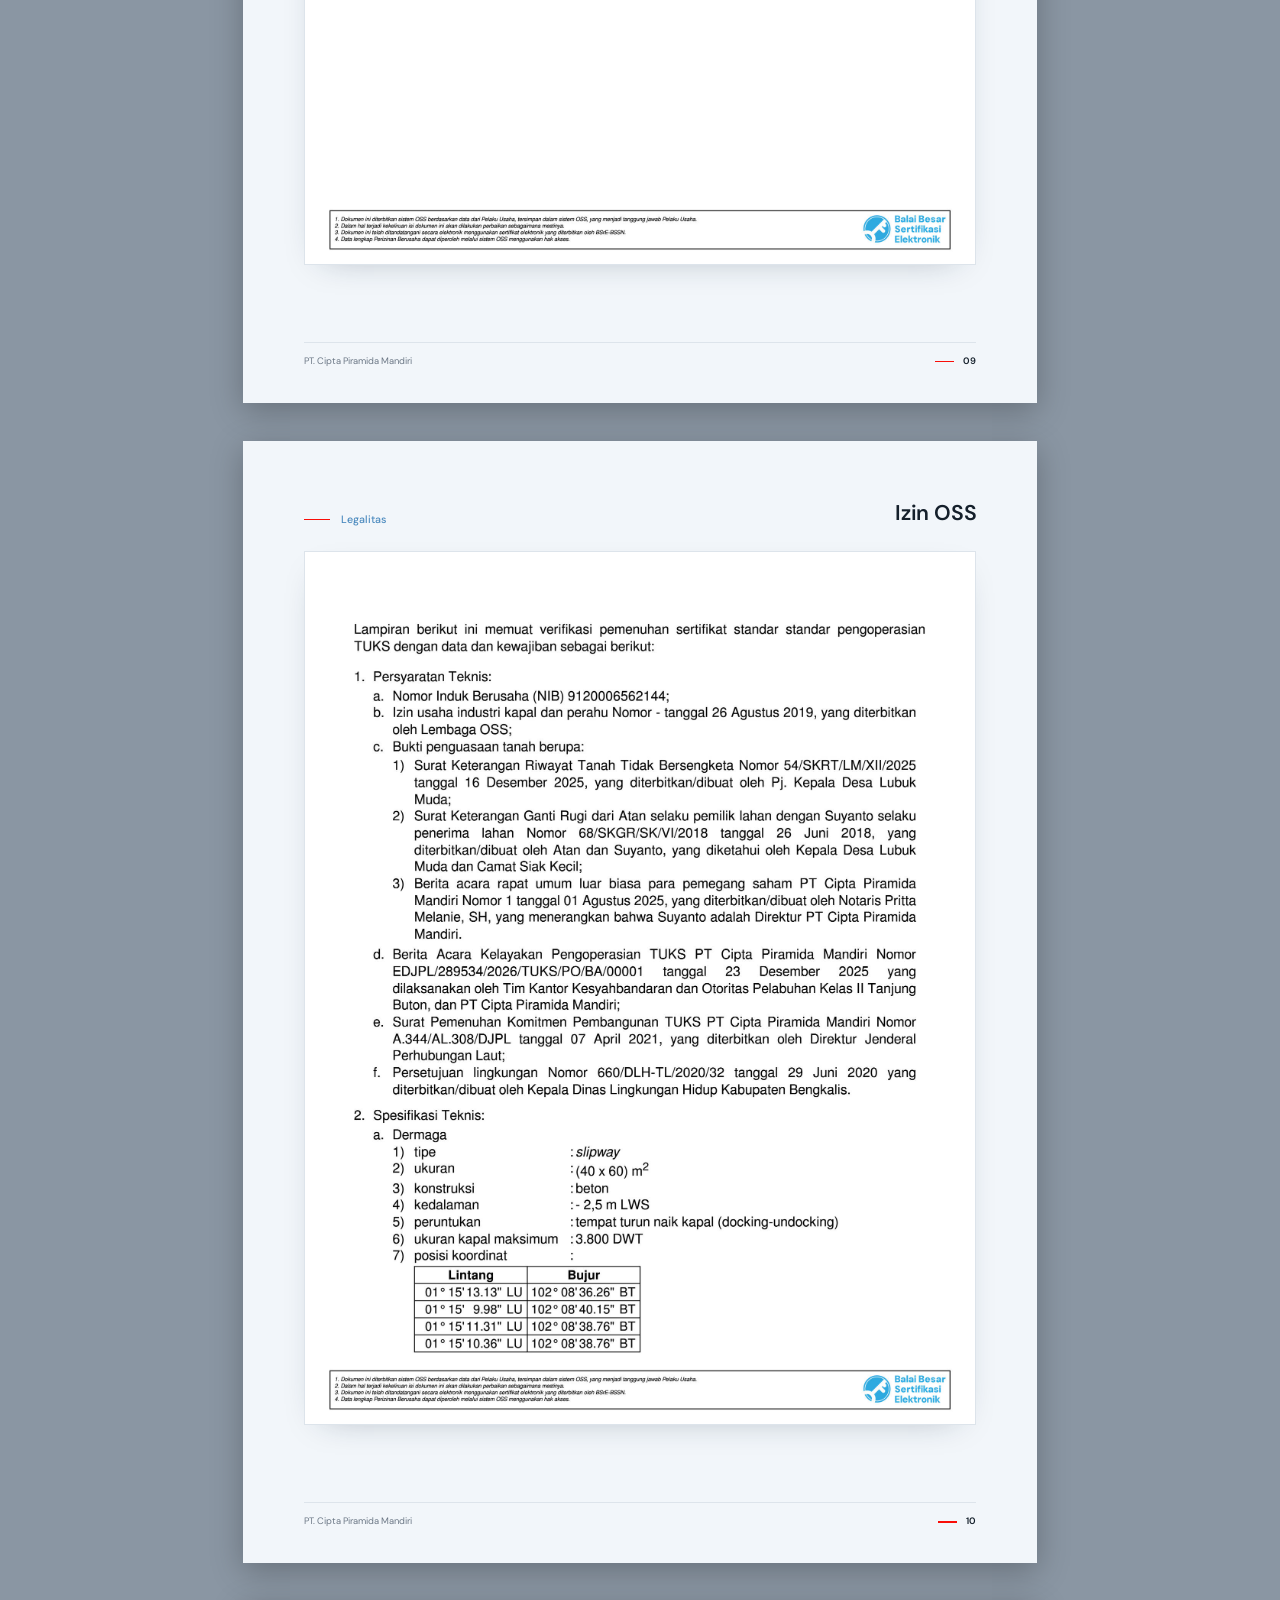
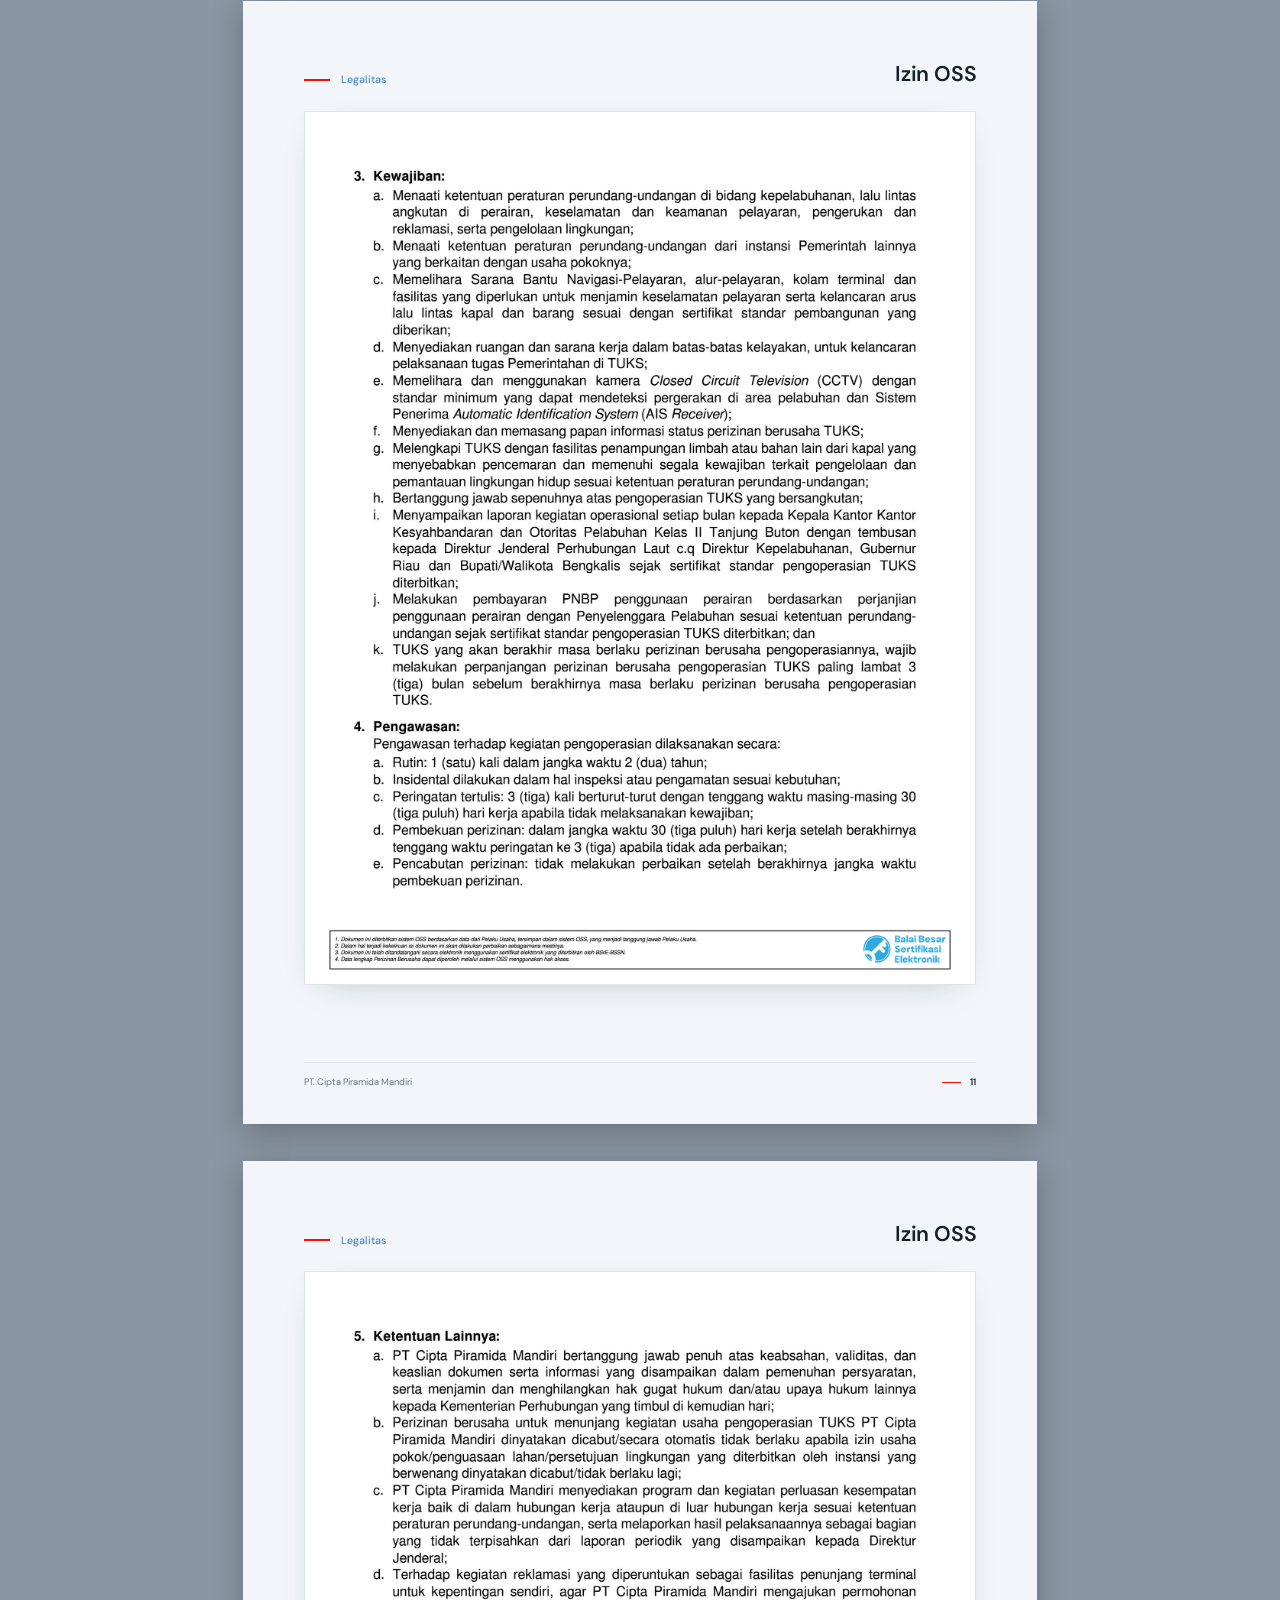
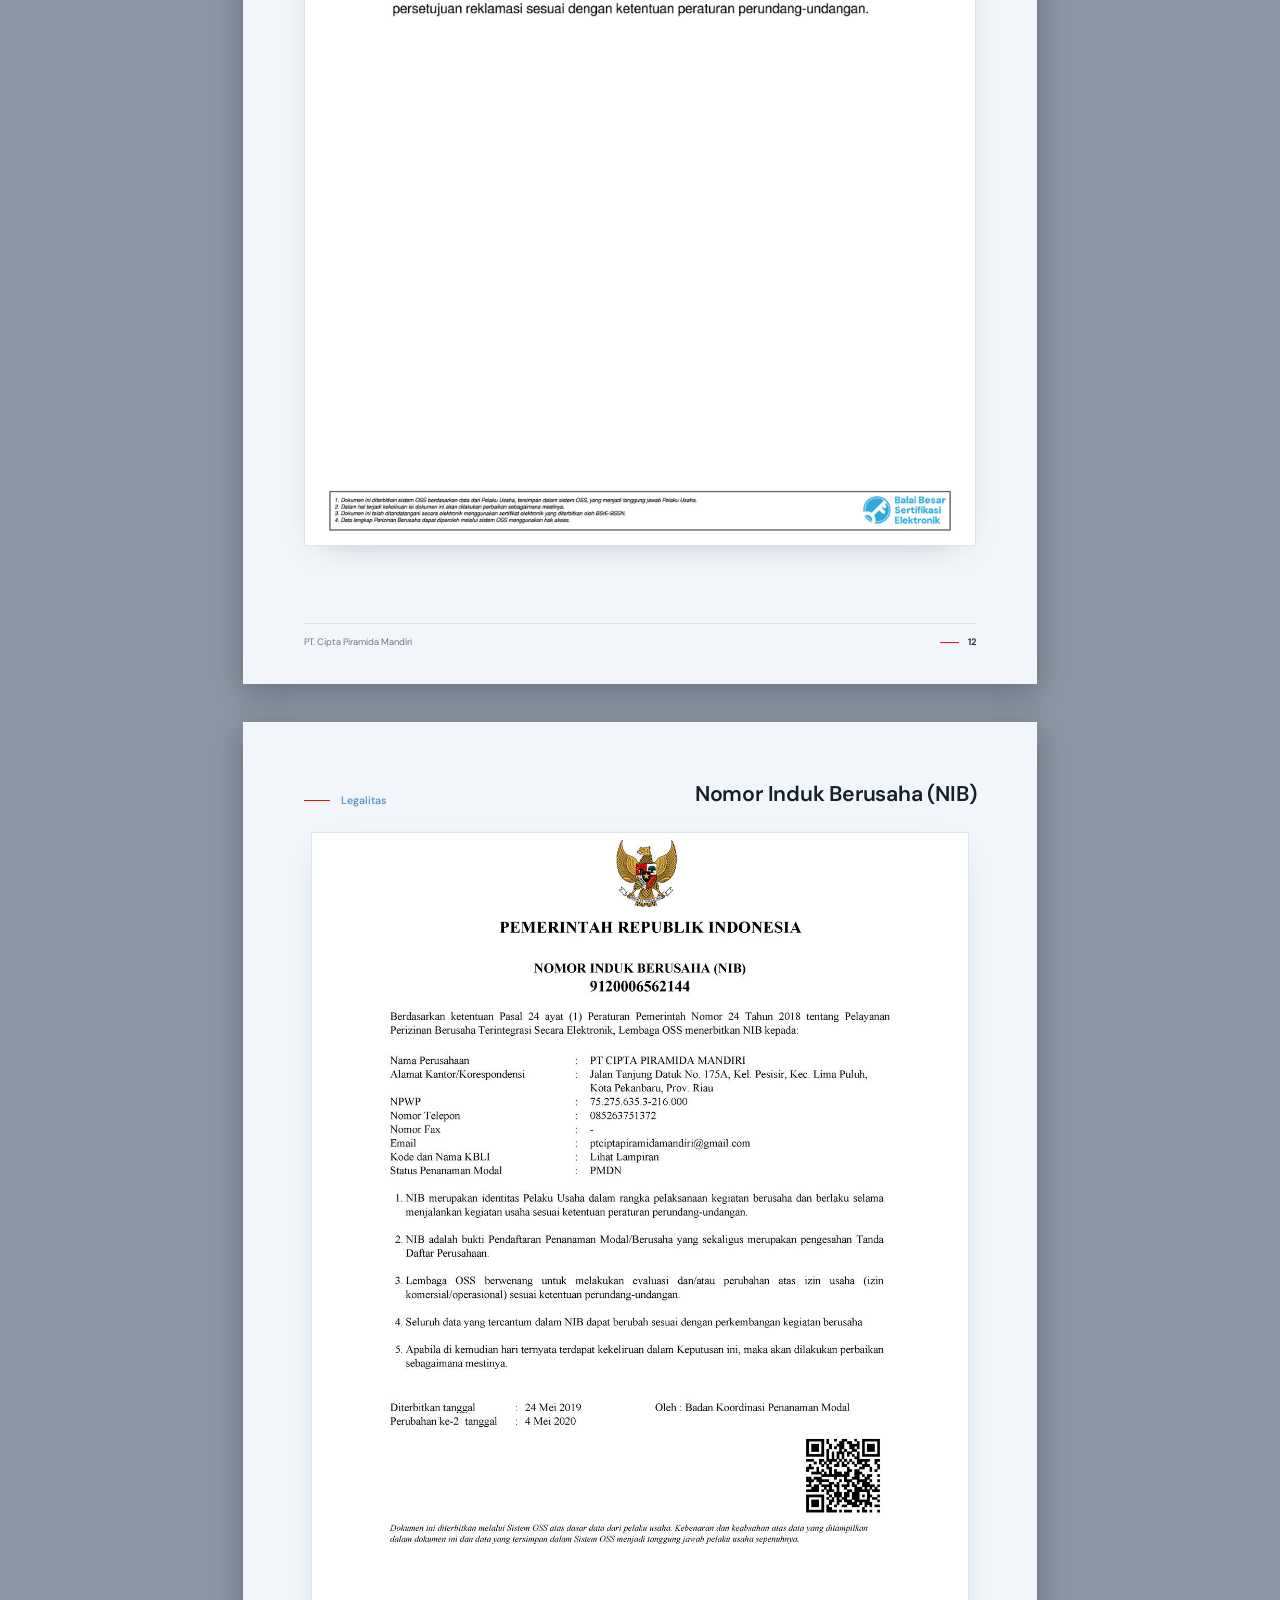
==== commit c0c9c953: "Company profile draft: company logo instead of photo on Visi & Misi page Co-Authored-By: Claude Opus" ====
--- a/compro/company-profile.html
+++ b/compro/company-profile.html
@@ -174,7 +174,9 @@
 .gold-photo img { border-radius: 2mm; filter: saturate(.9); }
 
 /* ---------- Vision & mission ---------- */
-.vm-photo { height: 104mm; margin-bottom: 11mm; }
+.vm-logo { height: 104mm; margin-bottom: 11mm; display: flex; align-items: center; justify-content: center; border: 1px solid var(--line); border-radius: 2mm; position: relative; overflow: hidden; }
+.vm-logo::before { content: ""; position: absolute; left: 0; top: 0; width: 42mm; height: 2px; background: var(--red); }
+.vm-logo img { width: 72mm; height: auto; }
 .vm-row { display: grid; grid-template-columns: 44mm 1fr; gap: 8mm; padding-top: 7mm; border-top: 1px solid var(--line); }
 .vm-row + .vm-row { margin-top: 10mm; }
 .vm-row blockquote { margin: 0; font-size: 14.5pt; line-height: 1.45; letter-spacing: -0.015em; color: var(--ink); font-weight: 500; }
@@ -399,7 +401,7 @@
 
 <!-- ============ VISION & MISSION ============ -->
 <section class="page">
-  <div class="vm-photo"><img class="ph" src="../assets/img/dok/tugboat-yard.jpg" alt="" style="object-position:50% 45%"></div>
+  <div class="vm-logo"><img src="../assets/img/og-logo.png" alt="Logo PT. Cipta Piramida Mandiri"></div>
   <div class="vm-row">
     <div>
       <p class="eyebrow">05</p>
